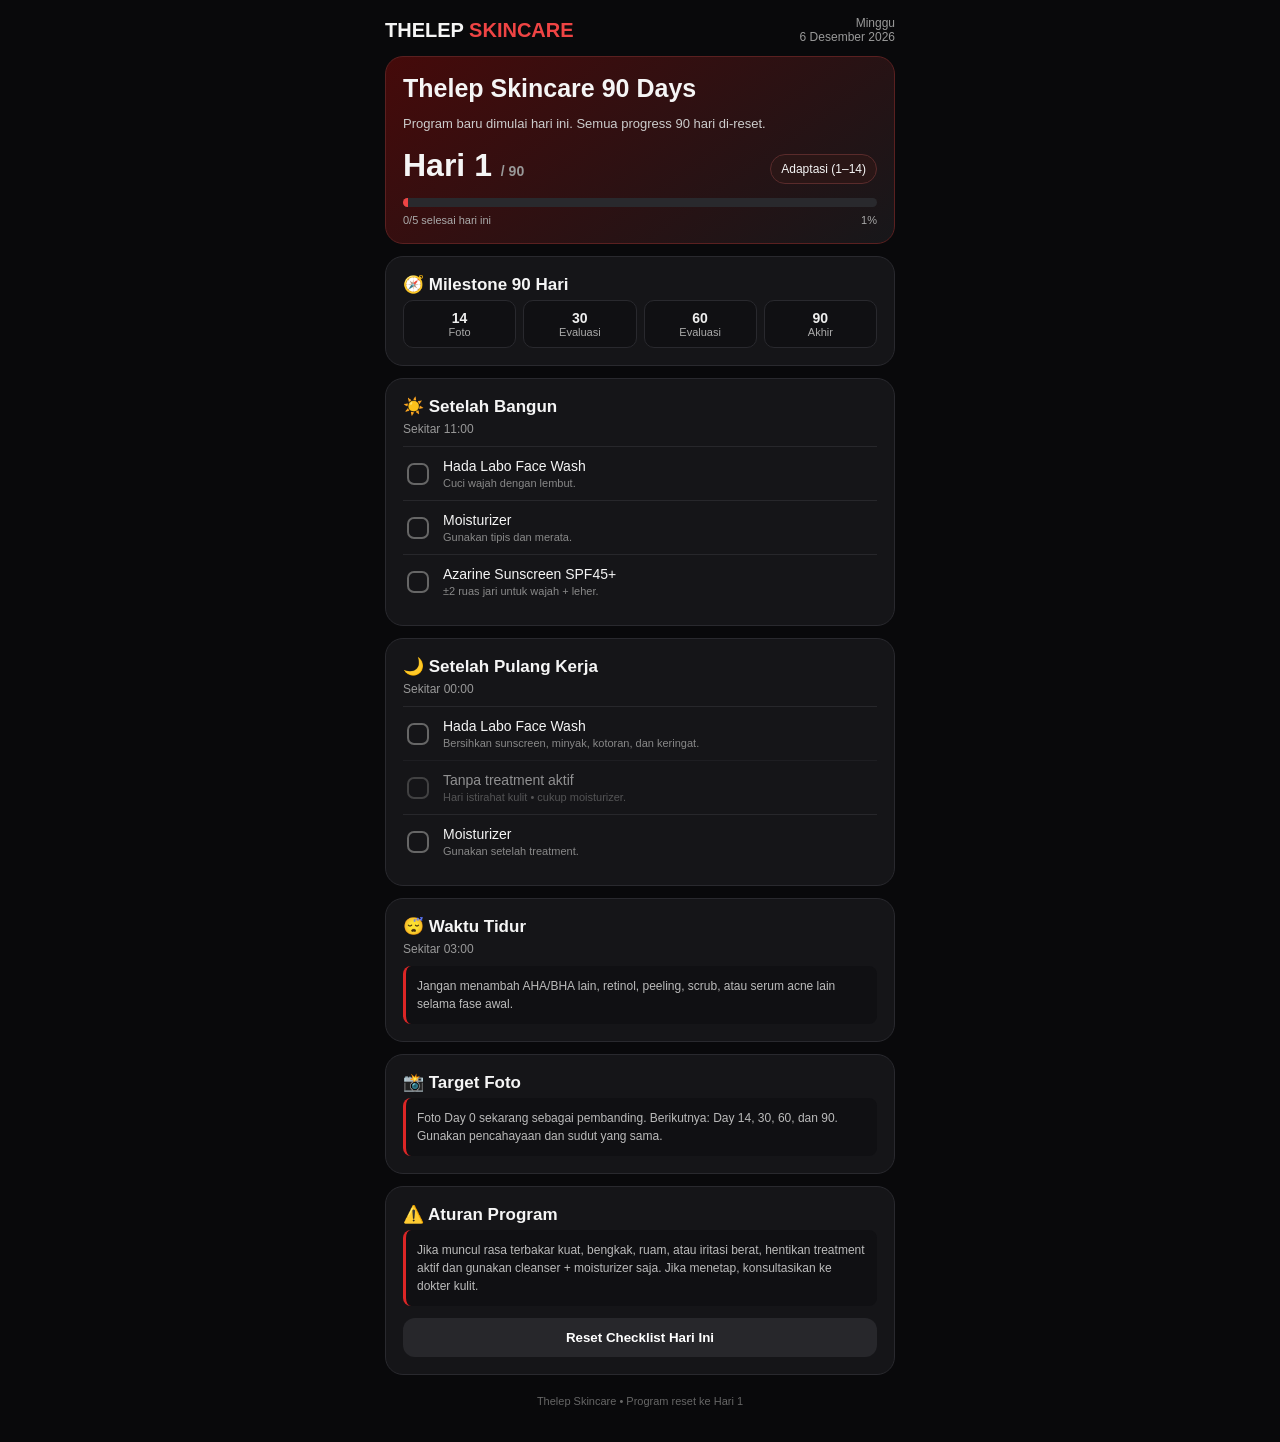
==== index.html @ 9ebb6afb "Reset skincare 90 day program to Day 1" ====
<!doctype html><html lang="id"><head><meta charset="utf-8"><meta name="viewport" content="width=device-width,initial-scale=1"><meta name="theme-color" content="#b91c1c"><title>Thelep Skincare 90 Days</title><style>*{box-sizing:border-box}body{margin:0;background:#09090b;color:#f5f5f5;font-family:Arial,sans-serif}.app{max-width:540px;margin:auto;padding:16px 15px 35px}.header{display:flex;justify-content:space-between;align-items:center}.logo{font-weight:900;font-size:20px}.logo span{color:#ef4444}.date{color:#999;font-size:12px;text-align:right}.hero,.card{background:#151518;border:1px solid #29292e;border-radius:18px;padding:17px;margin:12px 0}.hero{background:linear-gradient(145deg,#450a0a,#17171a);border-color:#5a2020}.hero h1{margin:0;font-size:25px}.hero p{color:#ccc;font-size:13px}.dayrow{display:flex;justify-content:space-between;align-items:end;margin-top:16px}.daynum{font-size:32px;font-weight:900}.daynum small{font-size:14px;color:#999}.phase{font-size:12px;padding:7px 10px;border-radius:99px;background:#2a1616;border:1px solid #5a2b2b}.bar{height:9px;background:#29292d;border-radius:99px;overflow:hidden;margin-top:14px}.fill{height:100%;background:#ef4444;width:1%}.stats{display:flex;justify-content:space-between;color:#aaa;font-size:11px;margin-top:7px}.card h2{font-size:17px;margin:0 0 5px}.time{font-size:12px;color:#999;margin-bottom:10px}.task{display:flex;gap:11px;align-items:center;padding:11px 0;border-top:1px solid #27272b}.task input{appearance:none;width:22px;height:22px;border:2px solid #666;border-radius:7px}.task input:checked{background:#dc2626;border-color:#dc2626}.task input:checked:after{content:'✓';display:block;text-align:center;color:white;line-height:18px}.task label{font-size:14px}.task small{display:block;color:#888;font-size:11px;margin-top:3px}.done label{text-decoration:line-through;color:#777}.note{background:#101013;border-left:3px solid #dc2626;padding:11px;border-radius:8px;color:#bbb;font-size:12px;line-height:1.5}.milestones{display:grid;grid-template-columns:repeat(4,1fr);gap:7px}.mile{text-align:center;background:#101013;border:1px solid #29292e;border-radius:10px;padding:9px 4px;color:#aaa;font-size:11px}.mile b{display:block;color:#eee;font-size:14px}.btn{width:100%;border:0;border-radius:12px;padding:12px;background:#b91c1c;color:#fff;font-weight:700;margin-top:12px}.secondary{background:#27272b}.footer{text-align:center;color:#666;font-size:11px;margin-top:20px}</style></head><body><div class="app"><div class="header"><div class="logo">THELEP <span>SKINCARE</span></div><div class="date" id="date"></div></div><section class="hero"><h1>Thelep Skincare 90 Days</h1><p>Program baru dimulai hari ini. Semua progress 90 hari di-reset.</p><div class="dayrow"><div class="daynum">Hari 1 <small>/ 90</small></div><div class="phase">Adaptasi (1–14)</div></div><div class="bar"><div class="fill"></div></div><div class="stats"><span id="count">0/0 selesai hari ini</span><span>1%</span></div></section><section class="card"><h2>🧭 Milestone 90 Hari</h2><div class="milestones"><div class="mile"><b>14</b>Foto</div><div class="mile"><b>30</b>Evaluasi</div><div class="mile"><b>60</b>Evaluasi</div><div class="mile"><b>90</b>Akhir</div></div></section><section class="card"><h2>☀️ Setelah Bangun</h2><div class="time">Sekitar 11:00</div><div class="task"><input type="checkbox" data-id="clean-am"><label>Hada Labo Face Wash<small>Cuci wajah dengan lembut.</small></label></div><div class="task"><input type="checkbox" data-id="moist-am"><label>Moisturizer<small>Gunakan tipis dan merata.</small></label></div><div class="task"><input type="checkbox" data-id="sun"><label>Azarine Sunscreen SPF45+<small>±2 ruas jari untuk wajah + leher.</small></label></div></section><section class="card"><h2>🌙 Setelah Pulang Kerja</h2><div class="time">Sekitar 00:00</div><div class="task"><input type="checkbox" data-id="clean-pm"><label>Hada Labo Face Wash<small>Bersihkan sunscreen, minyak, kotoran, dan keringat.</small></label></div><div id="treatment"></div><div class="task"><input type="checkbox" data-id="moist-pm"><label>Moisturizer<small>Gunakan setelah treatment.</small></label></div></section><section class="card"><h2>😴 Waktu Tidur</h2><div class="time">Sekitar 03:00</div><div class="note">Jangan menambah AHA/BHA lain, retinol, peeling, scrub, atau serum acne lain selama fase awal.</div></section><section class="card"><h2>📸 Target Foto</h2><div class="note">Foto Day 0 sekarang sebagai pembanding. Berikutnya: Day 14, 30, 60, dan 90. Gunakan pencahayaan dan sudut yang sama.</div></section><section class="card"><h2>⚠️ Aturan Program</h2><div class="note">Jika muncul rasa terbakar kuat, bengkak, ruam, atau iritasi berat, hentikan treatment aktif dan gunakan cleanser + moisturizer saja. Jika menetap, konsultasikan ke dokter kulit.</div><button class="btn secondary" onclick="clearToday()">Reset Checklist Hari Ini</button></section><div class="footer">Thelep Skincare • Program reset ke Hari 1</div></div><script>const now=new Date();document.getElementById('date').innerHTML=['Minggu','Senin','Selasa','Rabu','Kamis','Jumat','Sabtu'][now.getDay()]+'<br>'+now.toLocaleDateString('id-ID',{day:'numeric',month:'long',year:'numeric'});const key='thelep-skincare-reset-'+now.getFullYear()+'-'+now.getMonth()+'-'+now.getDate();const treatmentDay=[1,3,5].includes(now.getDay());document.getElementById('treatment').innerHTML=treatmentDay?'<div class="task"><input type="checkbox" data-id="serum"><label>Wardah Acnederm Acne Relief Serum<small>Hari treatment • Senin/Rabu/Jumat • 3×/minggu.</small></label></div>':'<div class="task" style="opacity:.55"><input type="checkbox" disabled><label>Tanpa treatment aktif<small>Hari istirahat kulit • cukup moisturizer.</small></label></div>';let saved=JSON.parse(localStorage.getItem(key)||'{}');function update(){let a=[...document.querySelectorAll('input[data-id]')],d=a.filter(x=>x.checked).length;document.getElementById('count').textContent=d+'/'+a.length+' selesai hari ini';a.forEach(x=>x.closest('.task').classList.toggle('done',x.checked))}document.querySelectorAll('input[data-id]').forEach(x=>{x.checked=!!saved[x.dataset.id];x.onchange=()=>{saved[x.dataset.id]=x.checked;localStorage.setItem(key,JSON.stringify(saved));update()}});update();function clearToday(){localStorage.removeItem(key);location.reload()}</script></body></html>
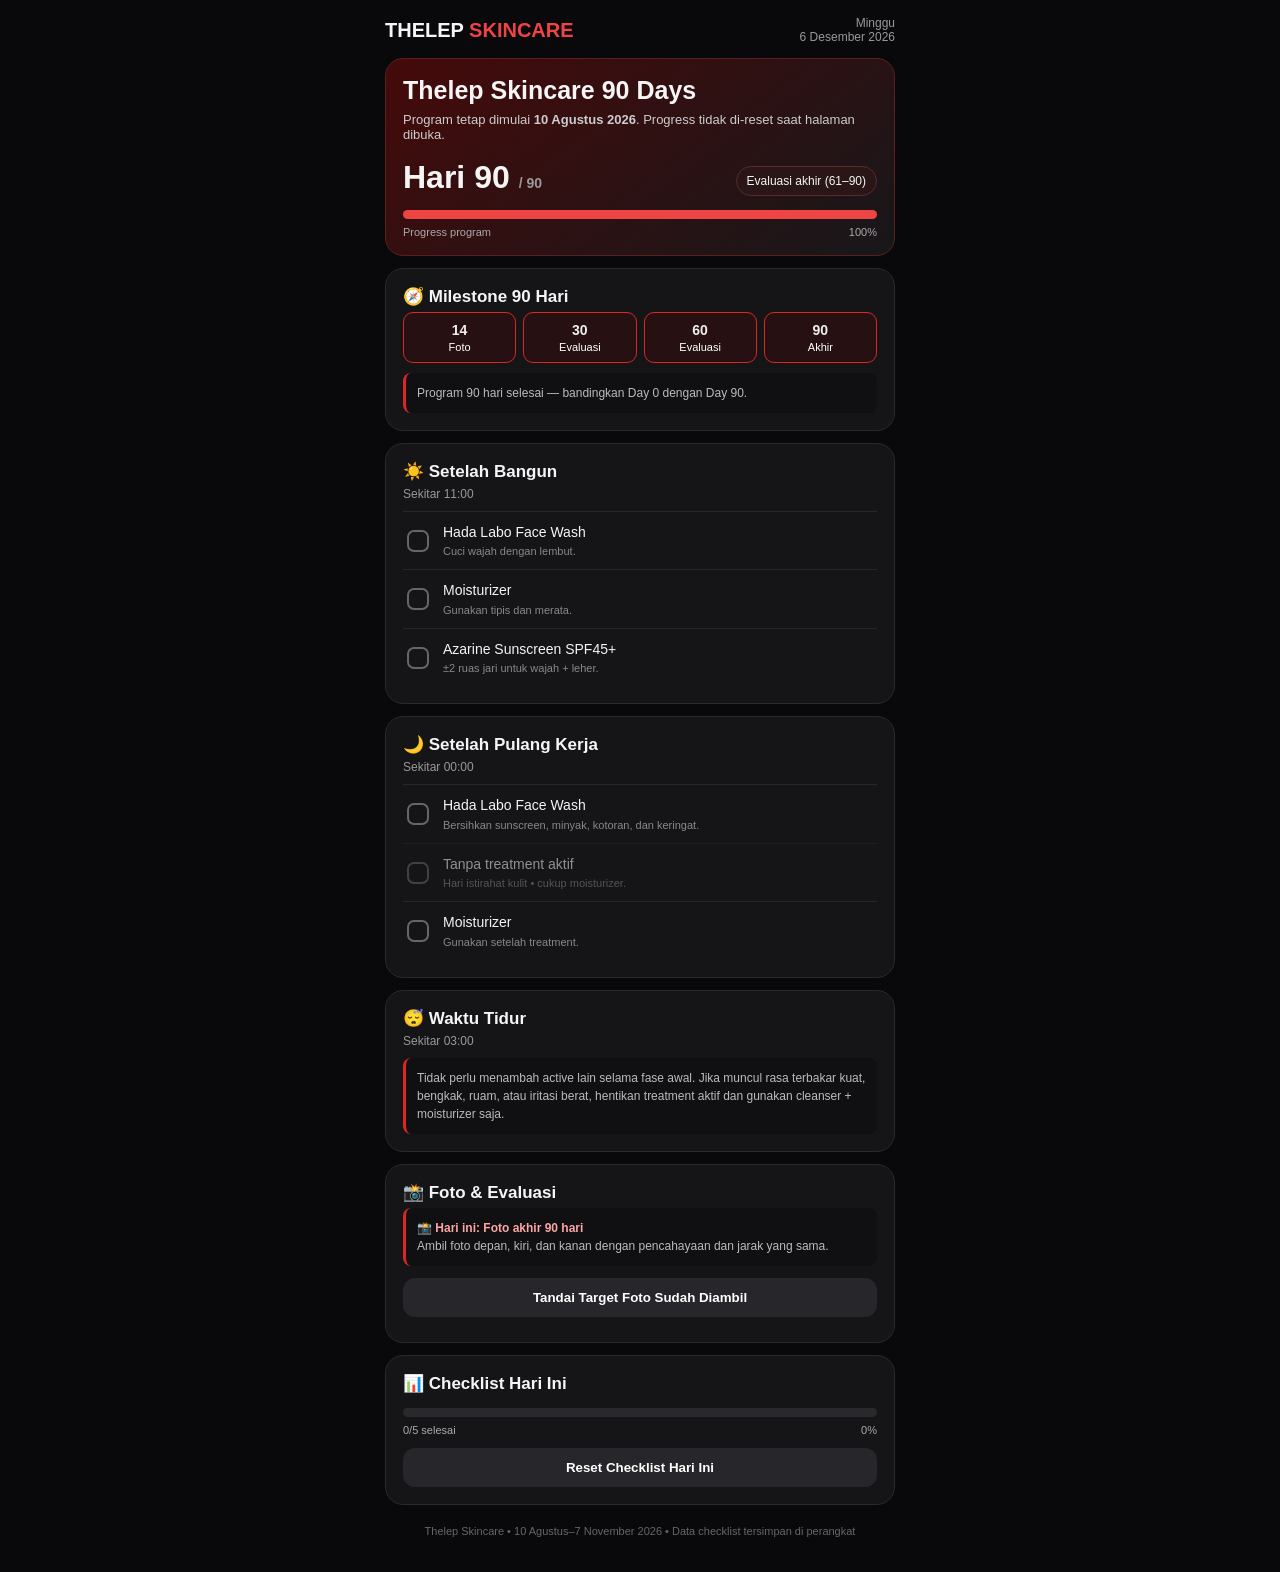
==== commit 68de9f56: "Fix 90-day timeline, daily checklist, milestones and local progress" ====
--- a/index.html
+++ b/index.html
@@ -1 +1,69 @@
-<!doctype html><html lang="id"><head><meta charset="utf-8"><meta name="viewport" content="width=device-width,initial-scale=1"><meta name="theme-color" content="#b91c1c"><title>Thelep Skincare 90 Days</title><style>*{box-sizing:border-box}body{margin:0;background:#09090b;color:#f5f5f5;font-family:Arial,sans-serif}.app{max-width:540px;margin:auto;padding:16px 15px 35px}.header{display:flex;justify-content:space-between;align-items:center}.logo{font-weight:900;font-size:20px}.logo span{color:#ef4444}.date{color:#999;font-size:12px;text-align:right}.hero,.card{background:#151518;border:1px solid #29292e;border-radius:18px;padding:17px;margin:12px 0}.hero{background:linear-gradient(145deg,#450a0a,#17171a);border-color:#5a2020}.hero h1{margin:0;font-size:25px}.hero p{color:#ccc;font-size:13px}.dayrow{display:flex;justify-content:space-between;align-items:end;margin-top:16px}.daynum{font-size:32px;font-weight:900}.daynum small{font-size:14px;color:#999}.phase{font-size:12px;padding:7px 10px;border-radius:99px;background:#2a1616;border:1px solid #5a2b2b}.bar{height:9px;background:#29292d;border-radius:99px;overflow:hidden;margin-top:14px}.fill{height:100%;background:#ef4444;width:1%}.stats{display:flex;justify-content:space-between;color:#aaa;font-size:11px;margin-top:7px}.card h2{font-size:17px;margin:0 0 5px}.time{font-size:12px;color:#999;margin-bottom:10px}.task{display:flex;gap:11px;align-items:center;padding:11px 0;border-top:1px solid #27272b}.task input{appearance:none;width:22px;height:22px;border:2px solid #666;border-radius:7px}.task input:checked{background:#dc2626;border-color:#dc2626}.task input:checked:after{content:'✓';display:block;text-align:center;color:white;line-height:18px}.task label{font-size:14px}.task small{display:block;color:#888;font-size:11px;margin-top:3px}.done label{text-decoration:line-through;color:#777}.note{background:#101013;border-left:3px solid #dc2626;padding:11px;border-radius:8px;color:#bbb;font-size:12px;line-height:1.5}.milestones{display:grid;grid-template-columns:repeat(4,1fr);gap:7px}.mile{text-align:center;background:#101013;border:1px solid #29292e;border-radius:10px;padding:9px 4px;color:#aaa;font-size:11px}.mile b{display:block;color:#eee;font-size:14px}.btn{width:100%;border:0;border-radius:12px;padding:12px;background:#b91c1c;color:#fff;font-weight:700;margin-top:12px}.secondary{background:#27272b}.footer{text-align:center;color:#666;font-size:11px;margin-top:20px}</style></head><body><div class="app"><div class="header"><div class="logo">THELEP <span>SKINCARE</span></div><div class="date" id="date"></div></div><section class="hero"><h1>Thelep Skincare 90 Days</h1><p>Program baru dimulai hari ini. Semua progress 90 hari di-reset.</p><div class="dayrow"><div class="daynum">Hari 1 <small>/ 90</small></div><div class="phase">Adaptasi (1–14)</div></div><div class="bar"><div class="fill"></div></div><div class="stats"><span id="count">0/0 selesai hari ini</span><span>1%</span></div></section><section class="card"><h2>🧭 Milestone 90 Hari</h2><div class="milestones"><div class="mile"><b>14</b>Foto</div><div class="mile"><b>30</b>Evaluasi</div><div class="mile"><b>60</b>Evaluasi</div><div class="mile"><b>90</b>Akhir</div></div></section><section class="card"><h2>☀️ Setelah Bangun</h2><div class="time">Sekitar 11:00</div><div class="task"><input type="checkbox" data-id="clean-am"><label>Hada Labo Face Wash<small>Cuci wajah dengan lembut.</small></label></div><div class="task"><input type="checkbox" data-id="moist-am"><label>Moisturizer<small>Gunakan tipis dan merata.</small></label></div><div class="task"><input type="checkbox" data-id="sun"><label>Azarine Sunscreen SPF45+<small>±2 ruas jari untuk wajah + leher.</small></label></div></section><section class="card"><h2>🌙 Setelah Pulang Kerja</h2><div class="time">Sekitar 00:00</div><div class="task"><input type="checkbox" data-id="clean-pm"><label>Hada Labo Face Wash<small>Bersihkan sunscreen, minyak, kotoran, dan keringat.</small></label></div><div id="treatment"></div><div class="task"><input type="checkbox" data-id="moist-pm"><label>Moisturizer<small>Gunakan setelah treatment.</small></label></div></section><section class="card"><h2>😴 Waktu Tidur</h2><div class="time">Sekitar 03:00</div><div class="note">Jangan menambah AHA/BHA lain, retinol, peeling, scrub, atau serum acne lain selama fase awal.</div></section><section class="card"><h2>📸 Target Foto</h2><div class="note">Foto Day 0 sekarang sebagai pembanding. Berikutnya: Day 14, 30, 60, dan 90. Gunakan pencahayaan dan sudut yang sama.</div></section><section class="card"><h2>⚠️ Aturan Program</h2><div class="note">Jika muncul rasa terbakar kuat, bengkak, ruam, atau iritasi berat, hentikan treatment aktif dan gunakan cleanser + moisturizer saja. Jika menetap, konsultasikan ke dokter kulit.</div><button class="btn secondary" onclick="clearToday()">Reset Checklist Hari Ini</button></section><div class="footer">Thelep Skincare • Program reset ke Hari 1</div></div><script>const now=new Date();document.getElementById('date').innerHTML=['Minggu','Senin','Selasa','Rabu','Kamis','Jumat','Sabtu'][now.getDay()]+'<br>'+now.toLocaleDateString('id-ID',{day:'numeric',month:'long',year:'numeric'});const key='thelep-skincare-reset-'+now.getFullYear()+'-'+now.getMonth()+'-'+now.getDate();const treatmentDay=[1,3,5].includes(now.getDay());document.getElementById('treatment').innerHTML=treatmentDay?'<div class="task"><input type="checkbox" data-id="serum"><label>Wardah Acnederm Acne Relief Serum<small>Hari treatment • Senin/Rabu/Jumat • 3×/minggu.</small></label></div>':'<div class="task" style="opacity:.55"><input type="checkbox" disabled><label>Tanpa treatment aktif<small>Hari istirahat kulit • cukup moisturizer.</small></label></div>';let saved=JSON.parse(localStorage.getItem(key)||'{}');function update(){let a=[...document.querySelectorAll('input[data-id]')],d=a.filter(x=>x.checked).length;document.getElementById('count').textContent=d+'/'+a.length+' selesai hari ini';a.forEach(x=>x.closest('.task').classList.toggle('done',x.checked))}document.querySelectorAll('input[data-id]').forEach(x=>{x.checked=!!saved[x.dataset.id];x.onchange=()=>{saved[x.dataset.id]=x.checked;localStorage.setItem(key,JSON.stringify(saved));update()}});update();function clearToday(){localStorage.removeItem(key);location.reload()}</script></body></html>+<!doctype html>
+<html lang="id">
+<head>
+<meta charset="utf-8">
+<meta name="viewport" content="width=device-width,initial-scale=1,viewport-fit=cover">
+<meta name="theme-color" content="#b91c1c">
+<meta name="apple-mobile-web-app-capable" content="yes">
+<title>Thelep Skincare 90 Days</title>
+<style>
+*{box-sizing:border-box}body{margin:0;background:#09090b;color:#f5f5f5;font-family:Arial,sans-serif}.app{max-width:540px;margin:auto;min-height:100vh;padding:16px 15px 35px}.header{display:flex;justify-content:space-between;align-items:center;margin-bottom:14px}.logo{font-weight:900;font-size:20px}.logo span{color:#ef4444}.date{color:#999;font-size:12px;text-align:right}.hero,.card{background:#151518;border:1px solid #29292e;border-radius:18px;padding:17px;margin:12px 0}.hero{background:linear-gradient(145deg,#450a0a,#17171a);border-color:#5a2020}.hero h1{margin:0;font-size:25px}.hero p{margin:7px 0 0;color:#ccc;font-size:13px}.dayrow{display:flex;justify-content:space-between;align-items:end;margin-top:17px}.daynum{font-size:32px;font-weight:900}.daynum small{font-size:14px;color:#999}.phase{font-size:12px;padding:7px 10px;border-radius:99px;background:#2a1616;border:1px solid #5a2b2b}.bar{height:9px;background:#29292d;border-radius:99px;overflow:hidden;margin-top:14px}.fill{height:100%;background:#ef4444;transition:.3s}.stats{display:flex;justify-content:space-between;color:#aaa;font-size:11px;margin-top:7px}.card h2{font-size:17px;margin:0 0 5px}.time{font-size:12px;color:#999;margin-bottom:10px}.task{display:flex;gap:11px;align-items:center;padding:11px 0;border-top:1px solid #27272b}.task input{appearance:none;width:22px;height:22px;border:2px solid #666;border-radius:7px;flex:none}.task input:checked{background:#dc2626;border-color:#dc2626}.task input:checked:after{content:'✓';display:block;text-align:center;color:white;line-height:18px}.task label{font-size:14px;line-height:1.3}.task small{display:block;color:#888;font-size:11px;margin-top:3px}.done label{text-decoration:line-through;color:#777}.note{background:#101013;border-left:3px solid #dc2626;padding:11px;border-radius:8px;color:#bbb;font-size:12px;line-height:1.5}.milestones{display:grid;grid-template-columns:repeat(4,1fr);gap:7px}.mile{text-align:center;background:#101013;border:1px solid #29292e;border-radius:10px;padding:9px 4px;color:#aaa;font-size:11px}.mile b{display:block;color:#eee;font-size:14px;margin-bottom:3px}.mile.active{border-color:#dc2626;background:#261012;color:#fff}.btn{width:100%;border:0;border-radius:12px;padding:12px;background:#b91c1c;color:#fff;font-weight:700;margin-top:12px}.secondary{background:#27272b}.footer{text-align:center;color:#666;font-size:11px;margin-top:20px}.success{color:#86efac}.warning{color:#fca5a5}.muted{color:#888;font-size:11px}
+</style>
+</head>
+<body>
+<div class="app">
+<div class="header"><div class="logo">THELEP <span>SKINCARE</span></div><div class="date" id="date"></div></div>
+<section class="hero">
+<h1>Thelep Skincare 90 Days</h1><p>Program tetap dimulai <b>10 Agustus 2026</b>. Progress tidak di-reset saat halaman dibuka.</p>
+<div class="dayrow"><div class="daynum" id="dayNum"></div><div class="phase" id="phase"></div></div>
+<div class="bar"><div class="fill" id="dayFill"></div></div>
+<div class="stats"><span>Progress program</span><span id="dayPercent"></span></div>
+</section>
+<section class="card"><h2>🧭 Milestone 90 Hari</h2><div class="milestones"><div class="mile" id="m14"><b>14</b>Foto</div><div class="mile" id="m30"><b>30</b>Evaluasi</div><div class="mile" id="m60"><b>60</b>Evaluasi</div><div class="mile" id="m90"><b>90</b>Akhir</div></div><div class="note" id="milestoneNote" style="margin-top:10px"></div></section>
+<section class="card"><h2>☀️ Setelah Bangun</h2><div class="time">Sekitar 11:00</div>
+<div class="task"><input type="checkbox" data-id="clean-am"><label>Hada Labo Face Wash<small>Cuci wajah dengan lembut.</small></label></div>
+<div class="task"><input type="checkbox" data-id="moist-am"><label>Moisturizer<small>Gunakan tipis dan merata.</small></label></div>
+<div class="task"><input type="checkbox" data-id="sun"><label>Azarine Sunscreen SPF45+<small>±2 ruas jari untuk wajah + leher.</small></label></div></section>
+<section class="card"><h2>🌙 Setelah Pulang Kerja</h2><div class="time">Sekitar 00:00</div>
+<div class="task"><input type="checkbox" data-id="clean-pm"><label>Hada Labo Face Wash<small>Bersihkan sunscreen, minyak, kotoran, dan keringat.</small></label></div>
+<div id="treatment"></div>
+<div class="task"><input type="checkbox" data-id="moist-pm"><label>Moisturizer<small>Gunakan setelah treatment.</small></label></div></section>
+<section class="card"><h2>😴 Waktu Tidur</h2><div class="time">Sekitar 03:00</div><div class="note">Tidak perlu menambah active lain selama fase awal. Jika muncul rasa terbakar kuat, bengkak, ruam, atau iritasi berat, hentikan treatment aktif dan gunakan cleanser + moisturizer saja.</div></section>
+<section class="card"><h2>📸 Foto & Evaluasi</h2><div class="note" id="photoNote"></div><button class="btn secondary" id="photoBtn" onclick="markPhoto()">Tandai Target Foto Sudah Diambil</button><div id="photoStatus" class="muted" style="margin-top:8px"></div></section>
+<section class="card"><h2>📊 Checklist Hari Ini</h2><div class="bar"><div class="fill" id="checkFill"></div></div><div class="stats"><span id="checkText">0/0 selesai</span><span id="checkPct">0%</span></div><button class="btn secondary" onclick="resetToday()">Reset Checklist Hari Ini</button></section>
+<div class="footer">Thelep Skincare • 10 Agustus–7 November 2026 • Data checklist tersimpan di perangkat</div>
+</div>
+<script>
+const START=Date.UTC(2026,7,10), END=Date.UTC(2026,10,7);
+const now=new Date();
+const todayUTC=Date.UTC(now.getFullYear(),now.getMonth(),now.getDate());
+const dayNames=['Minggu','Senin','Selasa','Rabu','Kamis','Jumat','Sabtu'];
+const pad=n=>String(n).padStart(2,'0');
+const dateKey=now.getFullYear()+'-'+pad(now.getMonth()+1)+'-'+pad(now.getDate());
+const storageKey='thelep-skincare-90-'+dateKey;
+document.getElementById('date').innerHTML=dayNames[now.getDay()]+'<br>'+now.toLocaleDateString('id-ID',{day:'numeric',month:'long',year:'numeric'});
+let day=Math.floor((todayUTC-START)/86400000)+1;
+if(todayUTC<START) day=0;
+if(todayUTC>END) day=90;
+const phase=day<=14?'Adaptasi (1–14)':day<=30?'Konsistensi (15–30)':day<=60?'Perkembangan (31–60)':'Evaluasi akhir (61–90)';
+document.getElementById('dayNum').innerHTML=day?'Hari '+day+' <small>/ 90</small>':'Program belum dimulai';
+document.getElementById('phase').textContent=phase;
+const dayPct=day?Math.round(day/90*100):0;
+document.getElementById('dayFill').style.width=dayPct+'%';document.getElementById('dayPercent').textContent=dayPct+'%';
+[14,30,60,90].forEach(x=>{if(day>=x)document.getElementById('m'+x).classList.add('active')});
+const photoTargets=[14,30,60,90];
+const nextTarget=photoTargets.find(x=>x>=day)||90;
+const labels={14:'Foto progres pertama',30:'Evaluasi bulan pertama',60:'Evaluasi bulan kedua',90:'Foto akhir 90 hari'};
+document.getElementById('milestoneNote').textContent=day<14?'Target berikutnya Hari 14 — foto progres pertama.':day<30?'Target berikutnya Hari 30 — evaluasi bulan pertama.':day<60?'Target berikutnya Hari 60 — evaluasi bulan kedua.':day<90?'Target berikutnya Hari 90 — evaluasi akhir.':'Program 90 hari selesai — bandingkan Day 0 dengan Day 90.';
+const treatmentDay=[1,3,5].includes(now.getDay());
+document.getElementById('treatment').innerHTML=(day>=1&&day<=90&&treatmentDay)?'<div class="task"><input type="checkbox" data-id="serum"><label>Wardah Acnederm Acne Relief Serum<small>Hari treatment • Senin/Rabu/Jumat • 3×/minggu.</small></label></div>':'<div class="task" style="opacity:.55"><input type="checkbox" disabled><label>Tanpa treatment aktif<small>Hari istirahat kulit • cukup moisturizer.</small></label></div>';
+let saved=JSON.parse(localStorage.getItem(storageKey)||'{}');
+function update(){const a=[...document.querySelectorAll('input[data-id]')],done=a.filter(x=>x.checked).length,p=a.length?Math.round(done/a.length*100):0;document.getElementById('checkFill').style.width=p+'%';document.getElementById('checkText').textContent=done+'/'+a.length+' selesai';document.getElementById('checkPct').textContent=p+'%';a.forEach(x=>x.closest('.task').classList.toggle('done',x.checked))}
+document.querySelectorAll('input[data-id]').forEach(x=>{x.checked=!!saved[x.dataset.id];x.addEventListener('change',()=>{saved[x.dataset.id]=x.checked;localStorage.setItem(storageKey,JSON.stringify(saved));update()})});
+const photoStore=JSON.parse(localStorage.getItem('thelep-skincare-90-photos')||'{}');
+function refreshPhoto(){if(day===nextTarget){document.getElementById('photoNote').innerHTML='📸 <b class="warning">Hari ini: '+labels[nextTarget]+'</b><br>Ambil foto depan, kiri, dan kanan dengan pencahayaan dan jarak yang sama.'}else{document.getElementById('photoNote').textContent=day<nextTarget?'Target berikutnya: Hari '+nextTarget+' — '+labels[nextTarget]+'.':'Program selesai. Bandingkan foto Day 0 dengan Day 90.'}document.getElementById('photoStatus').innerHTML=photoStore[nextTarget]?'<span class="success">✓ Target foto Hari '+nextTarget+' sudah ditandai.</span>':''}
+function markPhoto(){photoStore[nextTarget]=new Date().toISOString();localStorage.setItem('thelep-skincare-90-photos',JSON.stringify(photoStore));refreshPhoto()}
+function resetToday(){localStorage.removeItem(storageKey);location.reload()}
+update();refreshPhoto();
+</script>
+</body></html>
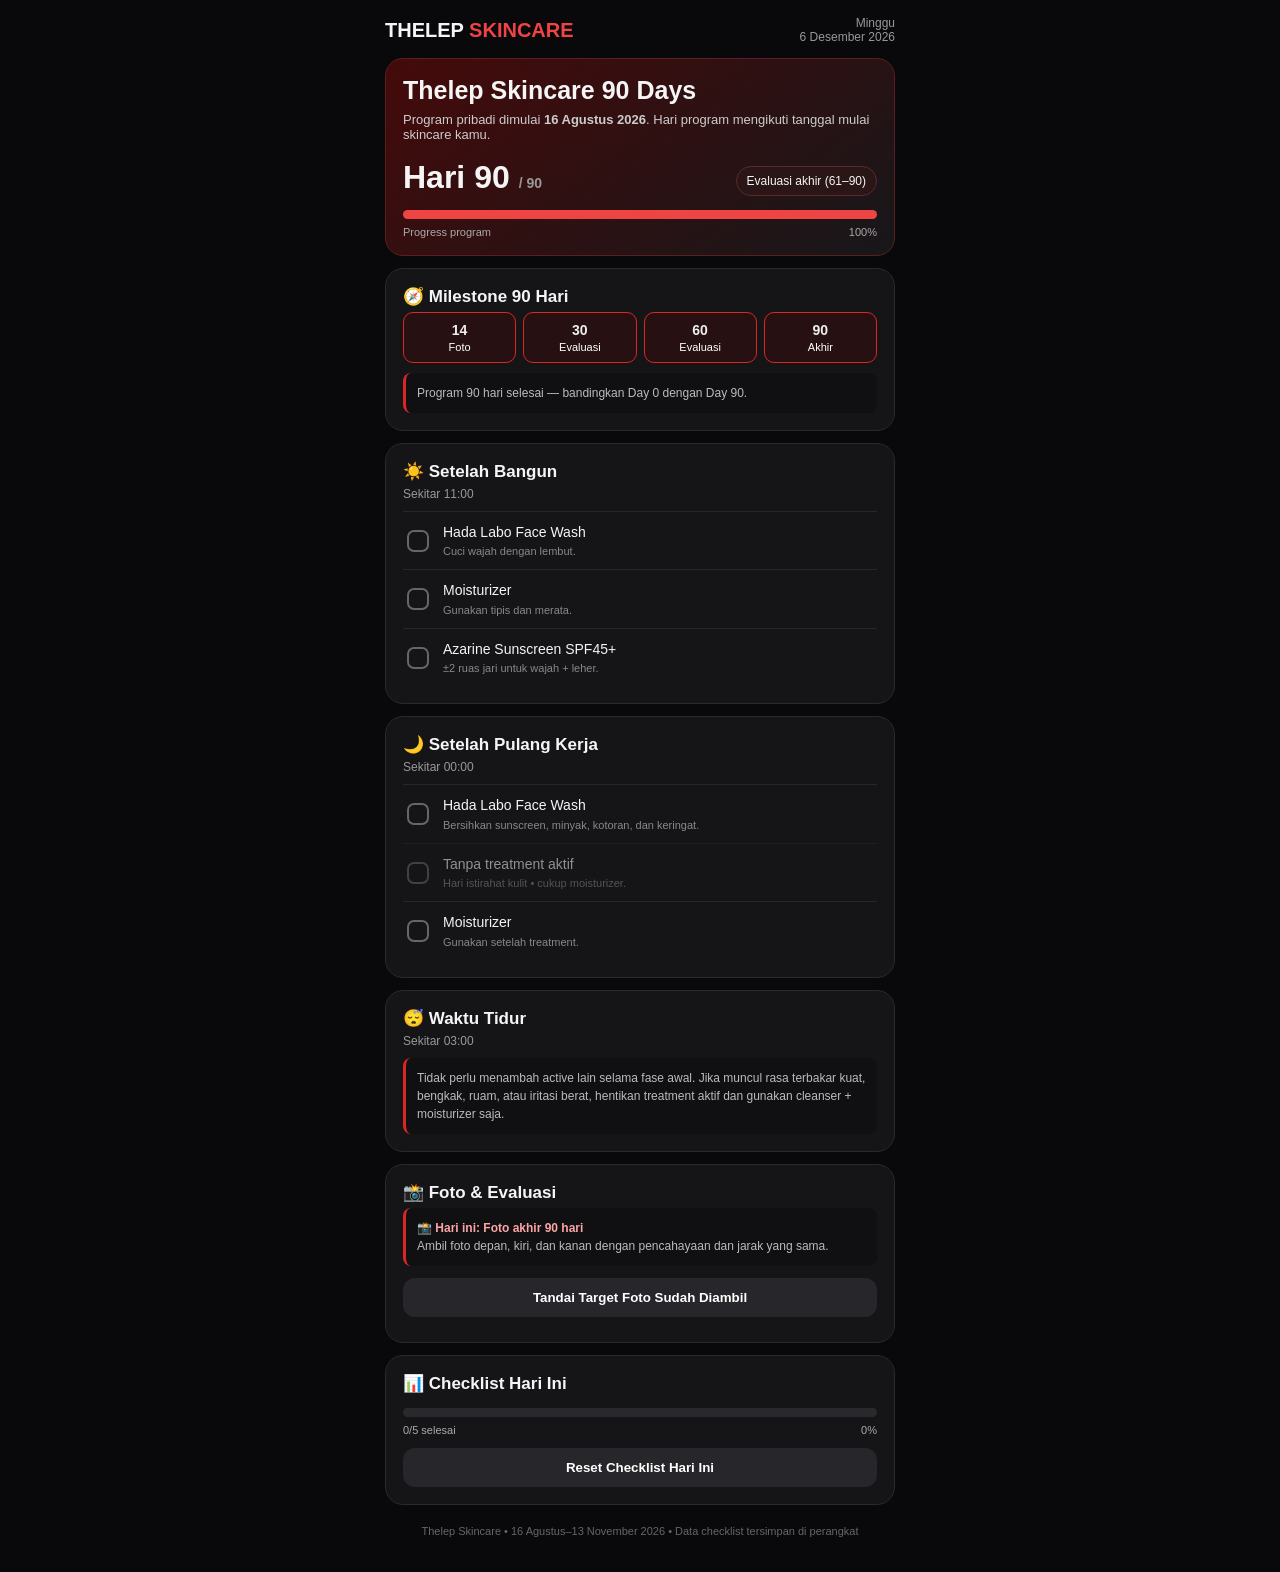
==== commit 8489fd8c: "Correct 90 day program start date to August 16" ====
--- a/index.html
+++ b/index.html
@@ -1,69 +1,27 @@
 <!doctype html>
 <html lang="id">
-<head>
-<meta charset="utf-8">
-<meta name="viewport" content="width=device-width,initial-scale=1,viewport-fit=cover">
-<meta name="theme-color" content="#b91c1c">
-<meta name="apple-mobile-web-app-capable" content="yes">
-<title>Thelep Skincare 90 Days</title>
-<style>
-*{box-sizing:border-box}body{margin:0;background:#09090b;color:#f5f5f5;font-family:Arial,sans-serif}.app{max-width:540px;margin:auto;min-height:100vh;padding:16px 15px 35px}.header{display:flex;justify-content:space-between;align-items:center;margin-bottom:14px}.logo{font-weight:900;font-size:20px}.logo span{color:#ef4444}.date{color:#999;font-size:12px;text-align:right}.hero,.card{background:#151518;border:1px solid #29292e;border-radius:18px;padding:17px;margin:12px 0}.hero{background:linear-gradient(145deg,#450a0a,#17171a);border-color:#5a2020}.hero h1{margin:0;font-size:25px}.hero p{margin:7px 0 0;color:#ccc;font-size:13px}.dayrow{display:flex;justify-content:space-between;align-items:end;margin-top:17px}.daynum{font-size:32px;font-weight:900}.daynum small{font-size:14px;color:#999}.phase{font-size:12px;padding:7px 10px;border-radius:99px;background:#2a1616;border:1px solid #5a2b2b}.bar{height:9px;background:#29292d;border-radius:99px;overflow:hidden;margin-top:14px}.fill{height:100%;background:#ef4444;transition:.3s}.stats{display:flex;justify-content:space-between;color:#aaa;font-size:11px;margin-top:7px}.card h2{font-size:17px;margin:0 0 5px}.time{font-size:12px;color:#999;margin-bottom:10px}.task{display:flex;gap:11px;align-items:center;padding:11px 0;border-top:1px solid #27272b}.task input{appearance:none;width:22px;height:22px;border:2px solid #666;border-radius:7px;flex:none}.task input:checked{background:#dc2626;border-color:#dc2626}.task input:checked:after{content:'✓';display:block;text-align:center;color:white;line-height:18px}.task label{font-size:14px;line-height:1.3}.task small{display:block;color:#888;font-size:11px;margin-top:3px}.done label{text-decoration:line-through;color:#777}.note{background:#101013;border-left:3px solid #dc2626;padding:11px;border-radius:8px;color:#bbb;font-size:12px;line-height:1.5}.milestones{display:grid;grid-template-columns:repeat(4,1fr);gap:7px}.mile{text-align:center;background:#101013;border:1px solid #29292e;border-radius:10px;padding:9px 4px;color:#aaa;font-size:11px}.mile b{display:block;color:#eee;font-size:14px;margin-bottom:3px}.mile.active{border-color:#dc2626;background:#261012;color:#fff}.btn{width:100%;border:0;border-radius:12px;padding:12px;background:#b91c1c;color:#fff;font-weight:700;margin-top:12px}.secondary{background:#27272b}.footer{text-align:center;color:#666;font-size:11px;margin-top:20px}.success{color:#86efac}.warning{color:#fca5a5}.muted{color:#888;font-size:11px}
-</style>
-</head>
-<body>
-<div class="app">
+<head><meta charset="utf-8"><meta name="viewport" content="width=device-width,initial-scale=1,viewport-fit=cover"><meta name="theme-color" content="#b91c1c"><meta name="apple-mobile-web-app-capable" content="yes"><title>Thelep Skincare 90 Days</title>
+<style>*{box-sizing:border-box}body{margin:0;background:#09090b;color:#f5f5f5;font-family:Arial,sans-serif}.app{max-width:540px;margin:auto;min-height:100vh;padding:16px 15px 35px}.header{display:flex;justify-content:space-between;align-items:center;margin-bottom:14px}.logo{font-weight:900;font-size:20px}.logo span{color:#ef4444}.date{color:#999;font-size:12px;text-align:right}.hero,.card{background:#151518;border:1px solid #29292e;border-radius:18px;padding:17px;margin:12px 0}.hero{background:linear-gradient(145deg,#450a0a,#17171a);border-color:#5a2020}.hero h1{margin:0;font-size:25px}.hero p{margin:7px 0 0;color:#ccc;font-size:13px}.dayrow{display:flex;justify-content:space-between;align-items:end;margin-top:17px}.daynum{font-size:32px;font-weight:900}.daynum small{font-size:14px;color:#999}.phase{font-size:12px;padding:7px 10px;border-radius:99px;background:#2a1616;border:1px solid #5a2b2b}.bar{height:9px;background:#29292d;border-radius:99px;overflow:hidden;margin-top:14px}.fill{height:100%;background:#ef4444;transition:.3s}.stats{display:flex;justify-content:space-between;color:#aaa;font-size:11px;margin-top:7px}.card h2{font-size:17px;margin:0 0 5px}.time{font-size:12px;color:#999;margin-bottom:10px}.task{display:flex;gap:11px;align-items:center;padding:11px 0;border-top:1px solid #27272b}.task input{appearance:none;width:22px;height:22px;border:2px solid #666;border-radius:7px;flex:none}.task input:checked{background:#dc2626;border-color:#dc2626}.task input:checked:after{content:'✓';display:block;text-align:center;color:white;line-height:18px}.task label{font-size:14px;line-height:1.3}.task small{display:block;color:#888;font-size:11px;margin-top:3px}.done label{text-decoration:line-through;color:#777}.note{background:#101013;border-left:3px solid #dc2626;padding:11px;border-radius:8px;color:#bbb;font-size:12px;line-height:1.5}.milestones{display:grid;grid-template-columns:repeat(4,1fr);gap:7px}.mile{text-align:center;background:#101013;border:1px solid #29292e;border-radius:10px;padding:9px 4px;color:#aaa;font-size:11px}.mile b{display:block;color:#eee;font-size:14px;margin-bottom:3px}.mile.active{border-color:#dc2626;background:#261012;color:#fff}.btn{width:100%;border:0;border-radius:12px;padding:12px;background:#b91c1c;color:#fff;font-weight:700;margin-top:12px}.secondary{background:#27272b}.footer{text-align:center;color:#666;font-size:11px;margin-top:20px}.success{color:#86efac}.warning{color:#fca5a5}.muted{color:#888;font-size:11px}</style>
+</head><body><div class="app">
 <div class="header"><div class="logo">THELEP <span>SKINCARE</span></div><div class="date" id="date"></div></div>
-<section class="hero">
-<h1>Thelep Skincare 90 Days</h1><p>Program tetap dimulai <b>10 Agustus 2026</b>. Progress tidak di-reset saat halaman dibuka.</p>
-<div class="dayrow"><div class="daynum" id="dayNum"></div><div class="phase" id="phase"></div></div>
-<div class="bar"><div class="fill" id="dayFill"></div></div>
-<div class="stats"><span>Progress program</span><span id="dayPercent"></span></div>
-</section>
+<section class="hero"><h1>Thelep Skincare 90 Days</h1><p>Program pribadi dimulai <b>16 Agustus 2026</b>. Hari program mengikuti tanggal mulai skincare kamu.</p><div class="dayrow"><div class="daynum" id="dayNum"></div><div class="phase" id="phase"></div></div><div class="bar"><div class="fill" id="dayFill"></div></div><div class="stats"><span>Progress program</span><span id="dayPercent"></span></div></section>
 <section class="card"><h2>🧭 Milestone 90 Hari</h2><div class="milestones"><div class="mile" id="m14"><b>14</b>Foto</div><div class="mile" id="m30"><b>30</b>Evaluasi</div><div class="mile" id="m60"><b>60</b>Evaluasi</div><div class="mile" id="m90"><b>90</b>Akhir</div></div><div class="note" id="milestoneNote" style="margin-top:10px"></div></section>
-<section class="card"><h2>☀️ Setelah Bangun</h2><div class="time">Sekitar 11:00</div>
-<div class="task"><input type="checkbox" data-id="clean-am"><label>Hada Labo Face Wash<small>Cuci wajah dengan lembut.</small></label></div>
-<div class="task"><input type="checkbox" data-id="moist-am"><label>Moisturizer<small>Gunakan tipis dan merata.</small></label></div>
-<div class="task"><input type="checkbox" data-id="sun"><label>Azarine Sunscreen SPF45+<small>±2 ruas jari untuk wajah + leher.</small></label></div></section>
-<section class="card"><h2>🌙 Setelah Pulang Kerja</h2><div class="time">Sekitar 00:00</div>
-<div class="task"><input type="checkbox" data-id="clean-pm"><label>Hada Labo Face Wash<small>Bersihkan sunscreen, minyak, kotoran, dan keringat.</small></label></div>
-<div id="treatment"></div>
-<div class="task"><input type="checkbox" data-id="moist-pm"><label>Moisturizer<small>Gunakan setelah treatment.</small></label></div></section>
+<section class="card"><h2>☀️ Setelah Bangun</h2><div class="time">Sekitar 11:00</div><div class="task"><input type="checkbox" data-id="clean-am"><label>Hada Labo Face Wash<small>Cuci wajah dengan lembut.</small></label></div><div class="task"><input type="checkbox" data-id="moist-am"><label>Moisturizer<small>Gunakan tipis dan merata.</small></label></div><div class="task"><input type="checkbox" data-id="sun"><label>Azarine Sunscreen SPF45+<small>±2 ruas jari untuk wajah + leher.</small></label></div></section>
+<section class="card"><h2>🌙 Setelah Pulang Kerja</h2><div class="time">Sekitar 00:00</div><div class="task"><input type="checkbox" data-id="clean-pm"><label>Hada Labo Face Wash<small>Bersihkan sunscreen, minyak, kotoran, dan keringat.</small></label></div><div id="treatment"></div><div class="task"><input type="checkbox" data-id="moist-pm"><label>Moisturizer<small>Gunakan setelah treatment.</small></label></div></section>
 <section class="card"><h2>😴 Waktu Tidur</h2><div class="time">Sekitar 03:00</div><div class="note">Tidak perlu menambah active lain selama fase awal. Jika muncul rasa terbakar kuat, bengkak, ruam, atau iritasi berat, hentikan treatment aktif dan gunakan cleanser + moisturizer saja.</div></section>
-<section class="card"><h2>📸 Foto & Evaluasi</h2><div class="note" id="photoNote"></div><button class="btn secondary" id="photoBtn" onclick="markPhoto()">Tandai Target Foto Sudah Diambil</button><div id="photoStatus" class="muted" style="margin-top:8px"></div></section>
-<section class="card"><h2>📊 Checklist Hari Ini</h2><div class="bar"><div class="fill" id="checkFill"></div></div><div class="stats"><span id="checkText">0/0 selesai</span><span id="checkPct">0%</span></div><button class="btn secondary" onclick="resetToday()">Reset Checklist Hari Ini</button></section>
-<div class="footer">Thelep Skincare • 10 Agustus–7 November 2026 • Data checklist tersimpan di perangkat</div>
+<section class="card"><h2>📸 Foto & Evaluasi</h2><div class="note" id="photoNote"></div><button class="btn secondary" onclick="markPhoto()">Tandai Target Foto Sudah Diambil</button><div id="photoStatus" class="muted" style="margin-top:8px"></div></section>
+<section class="card"><h2>📊 Checklist Hari Ini</h2><div class="bar"><div class="fill" id="checkFill"></div></div><div class="stats"><span id="checkText">0/0 selesai</span><span id="checkPct">0%</span></div><button class="btn secondary" onclick="resetToday()">Reset Checklist Hari Ini</button></section><div class="footer">Thelep Skincare • 16 Agustus–13 November 2026 • Data checklist tersimpan di perangkat</div>
 </div>
 <script>
-const START=Date.UTC(2026,7,10), END=Date.UTC(2026,10,7);
-const now=new Date();
-const todayUTC=Date.UTC(now.getFullYear(),now.getMonth(),now.getDate());
-const dayNames=['Minggu','Senin','Selasa','Rabu','Kamis','Jumat','Sabtu'];
-const pad=n=>String(n).padStart(2,'0');
-const dateKey=now.getFullYear()+'-'+pad(now.getMonth()+1)+'-'+pad(now.getDate());
-const storageKey='thelep-skincare-90-'+dateKey;
+const START=Date.UTC(2026,7,16),END=Date.UTC(2026,10,13),now=new Date(),todayUTC=Date.UTC(now.getFullYear(),now.getMonth(),now.getDate());
+const dayNames=['Minggu','Senin','Selasa','Rabu','Kamis','Jumat','Sabtu'],pad=n=>String(n).padStart(2,'0'),dateKey=now.getFullYear()+'-'+pad(now.getMonth()+1)+'-'+pad(now.getDate()),storageKey='thelep-skincare-90-'+dateKey;
 document.getElementById('date').innerHTML=dayNames[now.getDay()]+'<br>'+now.toLocaleDateString('id-ID',{day:'numeric',month:'long',year:'numeric'});
-let day=Math.floor((todayUTC-START)/86400000)+1;
-if(todayUTC<START) day=0;
-if(todayUTC>END) day=90;
+let day=Math.floor((todayUTC-START)/86400000)+1;if(todayUTC<START)day=0;if(todayUTC>END)day=90;
 const phase=day<=14?'Adaptasi (1–14)':day<=30?'Konsistensi (15–30)':day<=60?'Perkembangan (31–60)':'Evaluasi akhir (61–90)';
-document.getElementById('dayNum').innerHTML=day?'Hari '+day+' <small>/ 90</small>':'Program belum dimulai';
-document.getElementById('phase').textContent=phase;
-const dayPct=day?Math.round(day/90*100):0;
-document.getElementById('dayFill').style.width=dayPct+'%';document.getElementById('dayPercent').textContent=dayPct+'%';
-[14,30,60,90].forEach(x=>{if(day>=x)document.getElementById('m'+x).classList.add('active')});
-const photoTargets=[14,30,60,90];
-const nextTarget=photoTargets.find(x=>x>=day)||90;
-const labels={14:'Foto progres pertama',30:'Evaluasi bulan pertama',60:'Evaluasi bulan kedua',90:'Foto akhir 90 hari'};
+document.getElementById('dayNum').innerHTML=day?'Hari '+day+' <small>/ 90</small>':'Program belum dimulai';document.getElementById('phase').textContent=phase;const dayPct=day?Math.round(day/90*100):0;document.getElementById('dayFill').style.width=dayPct+'%';document.getElementById('dayPercent').textContent=dayPct+'%';
+[14,30,60,90].forEach(x=>{if(day>=x)document.getElementById('m'+x).classList.add('active')});const photoTargets=[14,30,60,90],nextTarget=photoTargets.find(x=>x>=day)||90,labels={14:'Foto progres pertama',30:'Evaluasi bulan pertama',60:'Evaluasi bulan kedua',90:'Foto akhir 90 hari'};
 document.getElementById('milestoneNote').textContent=day<14?'Target berikutnya Hari 14 — foto progres pertama.':day<30?'Target berikutnya Hari 30 — evaluasi bulan pertama.':day<60?'Target berikutnya Hari 60 — evaluasi bulan kedua.':day<90?'Target berikutnya Hari 90 — evaluasi akhir.':'Program 90 hari selesai — bandingkan Day 0 dengan Day 90.';
-const treatmentDay=[1,3,5].includes(now.getDay());
-document.getElementById('treatment').innerHTML=(day>=1&&day<=90&&treatmentDay)?'<div class="task"><input type="checkbox" data-id="serum"><label>Wardah Acnederm Acne Relief Serum<small>Hari treatment • Senin/Rabu/Jumat • 3×/minggu.</small></label></div>':'<div class="task" style="opacity:.55"><input type="checkbox" disabled><label>Tanpa treatment aktif<small>Hari istirahat kulit • cukup moisturizer.</small></label></div>';
-let saved=JSON.parse(localStorage.getItem(storageKey)||'{}');
-function update(){const a=[...document.querySelectorAll('input[data-id]')],done=a.filter(x=>x.checked).length,p=a.length?Math.round(done/a.length*100):0;document.getElementById('checkFill').style.width=p+'%';document.getElementById('checkText').textContent=done+'/'+a.length+' selesai';document.getElementById('checkPct').textContent=p+'%';a.forEach(x=>x.closest('.task').classList.toggle('done',x.checked))}
-document.querySelectorAll('input[data-id]').forEach(x=>{x.checked=!!saved[x.dataset.id];x.addEventListener('change',()=>{saved[x.dataset.id]=x.checked;localStorage.setItem(storageKey,JSON.stringify(saved));update()})});
-const photoStore=JSON.parse(localStorage.getItem('thelep-skincare-90-photos')||'{}');
-function refreshPhoto(){if(day===nextTarget){document.getElementById('photoNote').innerHTML='📸 <b class="warning">Hari ini: '+labels[nextTarget]+'</b><br>Ambil foto depan, kiri, dan kanan dengan pencahayaan dan jarak yang sama.'}else{document.getElementById('photoNote').textContent=day<nextTarget?'Target berikutnya: Hari '+nextTarget+' — '+labels[nextTarget]+'.':'Program selesai. Bandingkan foto Day 0 dengan Day 90.'}document.getElementById('photoStatus').innerHTML=photoStore[nextTarget]?'<span class="success">✓ Target foto Hari '+nextTarget+' sudah ditandai.</span>':''}
-function markPhoto(){photoStore[nextTarget]=new Date().toISOString();localStorage.setItem('thelep-skincare-90-photos',JSON.stringify(photoStore));refreshPhoto()}
-function resetToday(){localStorage.removeItem(storageKey);location.reload()}
-update();refreshPhoto();
-</script>
-</body></html>+const treatmentDay=[1,3,5].includes(now.getDay());document.getElementById('treatment').innerHTML=(day>=1&&day<=90&&treatmentDay)?'<div class="task"><input type="checkbox" data-id="serum"><label>Wardah Acnederm Acne Relief Serum<small>Hari treatment • Senin/Rabu/Jumat • 3×/minggu.</small></label></div>':'<div class="task" style="opacity:.55"><input type="checkbox" disabled><label>Tanpa treatment aktif<small>Hari istirahat kulit • cukup moisturizer.</small></label></div>';
+let saved=JSON.parse(localStorage.getItem(storageKey)||'{}');function update(){const a=[...document.querySelectorAll('input[data-id]')],done=a.filter(x=>x.checked).length,p=a.length?Math.round(done/a.length*100):0;document.getElementById('checkFill').style.width=p+'%';document.getElementById('checkText').textContent=done+'/'+a.length+' selesai';document.getElementById('checkPct').textContent=p+'%';a.forEach(x=>x.closest('.task').classList.toggle('done',x.checked))}document.querySelectorAll('input[data-id]').forEach(x=>{x.checked=!!saved[x.dataset.id];x.addEventListener('change',()=>{saved[x.dataset.id]=x.checked;localStorage.setItem(storageKey,JSON.stringify(saved));update()})});
+const photoStore=JSON.parse(localStorage.getItem('thelep-skincare-90-photos')||'{}');function refreshPhoto(){document.getElementById('photoNote').innerHTML=day===nextTarget?'📸 <b class="warning">Hari ini: '+labels[nextTarget]+'</b><br>Ambil foto depan, kiri, dan kanan dengan pencahayaan dan jarak yang sama.':day<nextTarget?'Target berikutnya: Hari '+nextTarget+' — '+labels[nextTarget]+'.':'Program selesai. Bandingkan foto Day 0 dengan Day 90.';document.getElementById('photoStatus').innerHTML=photoStore[nextTarget]?'<span class="success">✓ Target foto Hari '+nextTarget+' sudah ditandai.</span>':''}function markPhoto(){photoStore[nextTarget]=new Date().toISOString();localStorage.setItem('thelep-skincare-90-photos',JSON.stringify(photoStore));refreshPhoto()}function resetToday(){localStorage.removeItem(storageKey);location.reload()}update();refreshPhoto();
+</script></body></html>
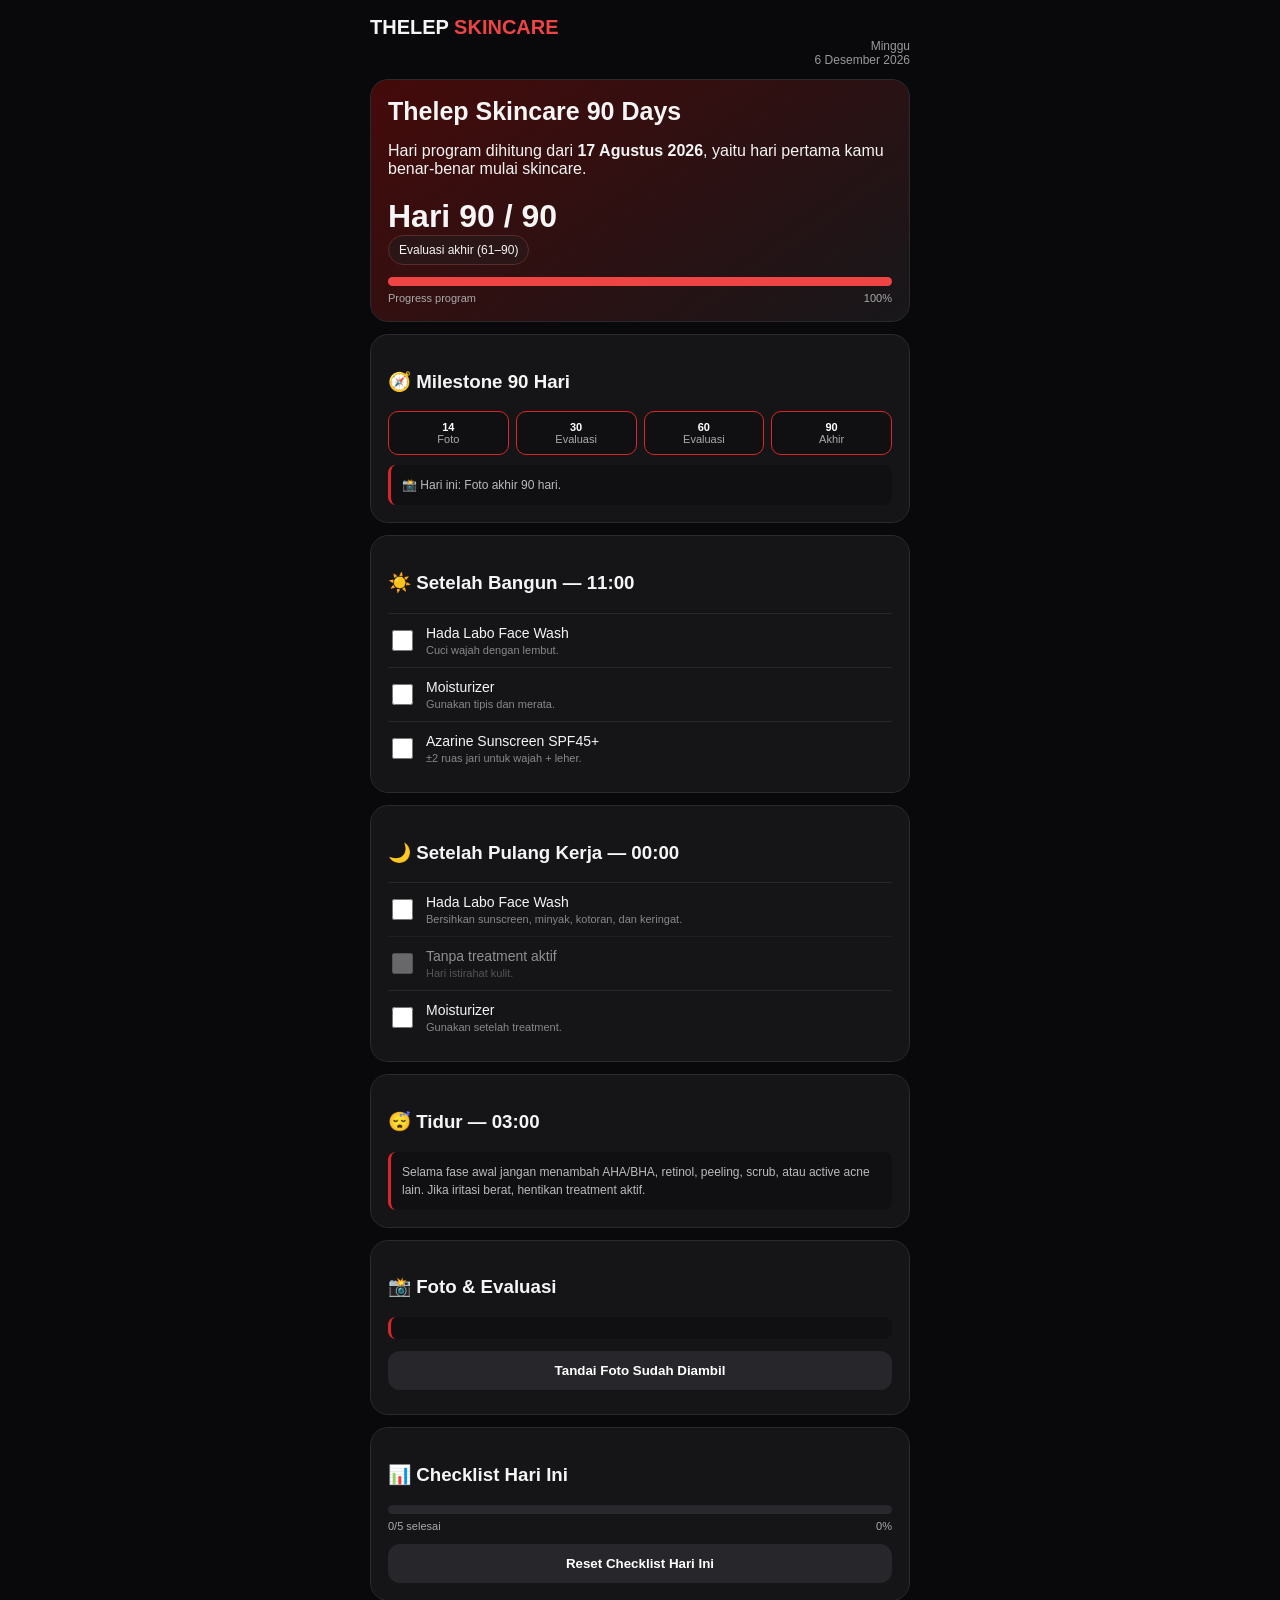
==== commit ff7b5b08: "Correct 90 day start date to 17 August 2026" ====
--- a/index.html
+++ b/index.html
@@ -1,27 +1 @@
-<!doctype html>
-<html lang="id">
-<head><meta charset="utf-8"><meta name="viewport" content="width=device-width,initial-scale=1,viewport-fit=cover"><meta name="theme-color" content="#b91c1c"><meta name="apple-mobile-web-app-capable" content="yes"><title>Thelep Skincare 90 Days</title>
-<style>*{box-sizing:border-box}body{margin:0;background:#09090b;color:#f5f5f5;font-family:Arial,sans-serif}.app{max-width:540px;margin:auto;min-height:100vh;padding:16px 15px 35px}.header{display:flex;justify-content:space-between;align-items:center;margin-bottom:14px}.logo{font-weight:900;font-size:20px}.logo span{color:#ef4444}.date{color:#999;font-size:12px;text-align:right}.hero,.card{background:#151518;border:1px solid #29292e;border-radius:18px;padding:17px;margin:12px 0}.hero{background:linear-gradient(145deg,#450a0a,#17171a);border-color:#5a2020}.hero h1{margin:0;font-size:25px}.hero p{margin:7px 0 0;color:#ccc;font-size:13px}.dayrow{display:flex;justify-content:space-between;align-items:end;margin-top:17px}.daynum{font-size:32px;font-weight:900}.daynum small{font-size:14px;color:#999}.phase{font-size:12px;padding:7px 10px;border-radius:99px;background:#2a1616;border:1px solid #5a2b2b}.bar{height:9px;background:#29292d;border-radius:99px;overflow:hidden;margin-top:14px}.fill{height:100%;background:#ef4444;transition:.3s}.stats{display:flex;justify-content:space-between;color:#aaa;font-size:11px;margin-top:7px}.card h2{font-size:17px;margin:0 0 5px}.time{font-size:12px;color:#999;margin-bottom:10px}.task{display:flex;gap:11px;align-items:center;padding:11px 0;border-top:1px solid #27272b}.task input{appearance:none;width:22px;height:22px;border:2px solid #666;border-radius:7px;flex:none}.task input:checked{background:#dc2626;border-color:#dc2626}.task input:checked:after{content:'✓';display:block;text-align:center;color:white;line-height:18px}.task label{font-size:14px;line-height:1.3}.task small{display:block;color:#888;font-size:11px;margin-top:3px}.done label{text-decoration:line-through;color:#777}.note{background:#101013;border-left:3px solid #dc2626;padding:11px;border-radius:8px;color:#bbb;font-size:12px;line-height:1.5}.milestones{display:grid;grid-template-columns:repeat(4,1fr);gap:7px}.mile{text-align:center;background:#101013;border:1px solid #29292e;border-radius:10px;padding:9px 4px;color:#aaa;font-size:11px}.mile b{display:block;color:#eee;font-size:14px;margin-bottom:3px}.mile.active{border-color:#dc2626;background:#261012;color:#fff}.btn{width:100%;border:0;border-radius:12px;padding:12px;background:#b91c1c;color:#fff;font-weight:700;margin-top:12px}.secondary{background:#27272b}.footer{text-align:center;color:#666;font-size:11px;margin-top:20px}.success{color:#86efac}.warning{color:#fca5a5}.muted{color:#888;font-size:11px}</style>
-</head><body><div class="app">
-<div class="header"><div class="logo">THELEP <span>SKINCARE</span></div><div class="date" id="date"></div></div>
-<section class="hero"><h1>Thelep Skincare 90 Days</h1><p>Program pribadi dimulai <b>16 Agustus 2026</b>. Hari program mengikuti tanggal mulai skincare kamu.</p><div class="dayrow"><div class="daynum" id="dayNum"></div><div class="phase" id="phase"></div></div><div class="bar"><div class="fill" id="dayFill"></div></div><div class="stats"><span>Progress program</span><span id="dayPercent"></span></div></section>
-<section class="card"><h2>🧭 Milestone 90 Hari</h2><div class="milestones"><div class="mile" id="m14"><b>14</b>Foto</div><div class="mile" id="m30"><b>30</b>Evaluasi</div><div class="mile" id="m60"><b>60</b>Evaluasi</div><div class="mile" id="m90"><b>90</b>Akhir</div></div><div class="note" id="milestoneNote" style="margin-top:10px"></div></section>
-<section class="card"><h2>☀️ Setelah Bangun</h2><div class="time">Sekitar 11:00</div><div class="task"><input type="checkbox" data-id="clean-am"><label>Hada Labo Face Wash<small>Cuci wajah dengan lembut.</small></label></div><div class="task"><input type="checkbox" data-id="moist-am"><label>Moisturizer<small>Gunakan tipis dan merata.</small></label></div><div class="task"><input type="checkbox" data-id="sun"><label>Azarine Sunscreen SPF45+<small>±2 ruas jari untuk wajah + leher.</small></label></div></section>
-<section class="card"><h2>🌙 Setelah Pulang Kerja</h2><div class="time">Sekitar 00:00</div><div class="task"><input type="checkbox" data-id="clean-pm"><label>Hada Labo Face Wash<small>Bersihkan sunscreen, minyak, kotoran, dan keringat.</small></label></div><div id="treatment"></div><div class="task"><input type="checkbox" data-id="moist-pm"><label>Moisturizer<small>Gunakan setelah treatment.</small></label></div></section>
-<section class="card"><h2>😴 Waktu Tidur</h2><div class="time">Sekitar 03:00</div><div class="note">Tidak perlu menambah active lain selama fase awal. Jika muncul rasa terbakar kuat, bengkak, ruam, atau iritasi berat, hentikan treatment aktif dan gunakan cleanser + moisturizer saja.</div></section>
-<section class="card"><h2>📸 Foto & Evaluasi</h2><div class="note" id="photoNote"></div><button class="btn secondary" onclick="markPhoto()">Tandai Target Foto Sudah Diambil</button><div id="photoStatus" class="muted" style="margin-top:8px"></div></section>
-<section class="card"><h2>📊 Checklist Hari Ini</h2><div class="bar"><div class="fill" id="checkFill"></div></div><div class="stats"><span id="checkText">0/0 selesai</span><span id="checkPct">0%</span></div><button class="btn secondary" onclick="resetToday()">Reset Checklist Hari Ini</button></section><div class="footer">Thelep Skincare • 16 Agustus–13 November 2026 • Data checklist tersimpan di perangkat</div>
-</div>
-<script>
-const START=Date.UTC(2026,7,16),END=Date.UTC(2026,10,13),now=new Date(),todayUTC=Date.UTC(now.getFullYear(),now.getMonth(),now.getDate());
-const dayNames=['Minggu','Senin','Selasa','Rabu','Kamis','Jumat','Sabtu'],pad=n=>String(n).padStart(2,'0'),dateKey=now.getFullYear()+'-'+pad(now.getMonth()+1)+'-'+pad(now.getDate()),storageKey='thelep-skincare-90-'+dateKey;
-document.getElementById('date').innerHTML=dayNames[now.getDay()]+'<br>'+now.toLocaleDateString('id-ID',{day:'numeric',month:'long',year:'numeric'});
-let day=Math.floor((todayUTC-START)/86400000)+1;if(todayUTC<START)day=0;if(todayUTC>END)day=90;
-const phase=day<=14?'Adaptasi (1–14)':day<=30?'Konsistensi (15–30)':day<=60?'Perkembangan (31–60)':'Evaluasi akhir (61–90)';
-document.getElementById('dayNum').innerHTML=day?'Hari '+day+' <small>/ 90</small>':'Program belum dimulai';document.getElementById('phase').textContent=phase;const dayPct=day?Math.round(day/90*100):0;document.getElementById('dayFill').style.width=dayPct+'%';document.getElementById('dayPercent').textContent=dayPct+'%';
-[14,30,60,90].forEach(x=>{if(day>=x)document.getElementById('m'+x).classList.add('active')});const photoTargets=[14,30,60,90],nextTarget=photoTargets.find(x=>x>=day)||90,labels={14:'Foto progres pertama',30:'Evaluasi bulan pertama',60:'Evaluasi bulan kedua',90:'Foto akhir 90 hari'};
-document.getElementById('milestoneNote').textContent=day<14?'Target berikutnya Hari 14 — foto progres pertama.':day<30?'Target berikutnya Hari 30 — evaluasi bulan pertama.':day<60?'Target berikutnya Hari 60 — evaluasi bulan kedua.':day<90?'Target berikutnya Hari 90 — evaluasi akhir.':'Program 90 hari selesai — bandingkan Day 0 dengan Day 90.';
-const treatmentDay=[1,3,5].includes(now.getDay());document.getElementById('treatment').innerHTML=(day>=1&&day<=90&&treatmentDay)?'<div class="task"><input type="checkbox" data-id="serum"><label>Wardah Acnederm Acne Relief Serum<small>Hari treatment • Senin/Rabu/Jumat • 3×/minggu.</small></label></div>':'<div class="task" style="opacity:.55"><input type="checkbox" disabled><label>Tanpa treatment aktif<small>Hari istirahat kulit • cukup moisturizer.</small></label></div>';
-let saved=JSON.parse(localStorage.getItem(storageKey)||'{}');function update(){const a=[...document.querySelectorAll('input[data-id]')],done=a.filter(x=>x.checked).length,p=a.length?Math.round(done/a.length*100):0;document.getElementById('checkFill').style.width=p+'%';document.getElementById('checkText').textContent=done+'/'+a.length+' selesai';document.getElementById('checkPct').textContent=p+'%';a.forEach(x=>x.closest('.task').classList.toggle('done',x.checked))}document.querySelectorAll('input[data-id]').forEach(x=>{x.checked=!!saved[x.dataset.id];x.addEventListener('change',()=>{saved[x.dataset.id]=x.checked;localStorage.setItem(storageKey,JSON.stringify(saved));update()})});
-const photoStore=JSON.parse(localStorage.getItem('thelep-skincare-90-photos')||'{}');function refreshPhoto(){document.getElementById('photoNote').innerHTML=day===nextTarget?'📸 <b class="warning">Hari ini: '+labels[nextTarget]+'</b><br>Ambil foto depan, kiri, dan kanan dengan pencahayaan dan jarak yang sama.':day<nextTarget?'Target berikutnya: Hari '+nextTarget+' — '+labels[nextTarget]+'.':'Program selesai. Bandingkan foto Day 0 dengan Day 90.';document.getElementById('photoStatus').innerHTML=photoStore[nextTarget]?'<span class="success">✓ Target foto Hari '+nextTarget+' sudah ditandai.</span>':''}function markPhoto(){photoStore[nextTarget]=new Date().toISOString();localStorage.setItem('thelep-skincare-90-photos',JSON.stringify(photoStore));refreshPhoto()}function resetToday(){localStorage.removeItem(storageKey);location.reload()}update();refreshPhoto();
-</script></body></html>+<!doctype html><html lang="id"><head><meta charset="utf-8"><meta name="viewport" content="width=device-width,initial-scale=1"><meta name="theme-color" content="#b91c1c"><title>Thelep Skincare 90 Days</title><style>body{margin:0;background:#09090b;color:#f5f5f5;font-family:Arial,sans-serif}.app{max-width:540px;margin:auto;padding:16px}.hero,.card{background:#151518;border:1px solid #29292e;border-radius:18px;padding:17px;margin:12px 0}.hero{background:linear-gradient(145deg,#450a0a,#17171a)}h1{margin:0;font-size:25px}.logo{font-weight:900;font-size:20px}.logo span{color:#ef4444}.date{float:right;color:#999;font-size:12px;text-align:right}.day{font-size:32px;font-weight:900;margin-top:20px}.phase{display:inline-block;background:#2a1616;border:1px solid #5a2b2b;border-radius:99px;padding:7px 10px;font-size:12px}.bar{height:9px;background:#29292d;border-radius:99px;overflow:hidden;margin-top:12px}.fill{height:100%;background:#ef4444}.stats{display:flex;justify-content:space-between;color:#aaa;font-size:11px;margin-top:6px}.task{display:flex;gap:10px;align-items:center;padding:11px 0;border-top:1px solid #27272b}.task input{width:21px;height:21px}.task label{font-size:14px}.task small{display:block;color:#888;font-size:11px;margin-top:3px}.done label{text-decoration:line-through;color:#777}.note{background:#101013;border-left:3px solid #dc2626;padding:11px;border-radius:8px;color:#bbb;font-size:12px;line-height:1.5}.milestones{display:grid;grid-template-columns:repeat(4,1fr);gap:7px}.mile{text-align:center;background:#101013;border:1px solid #29292e;border-radius:10px;padding:9px 3px;color:#aaa;font-size:11px}.mile b{display:block;color:#fff}.active{border-color:#dc2626!important}.btn{width:100%;border:0;border-radius:12px;padding:12px;background:#b91c1c;color:white;font-weight:700;margin-top:12px}.secondary{background:#27272b}.muted{color:#888;font-size:11px;margin-top:7px}</style></head><body><div class="app"><div class="logo">THELEP <span>SKINCARE</span></div><div class="date" id="date"></div><div style="clear:both"></div><section class="hero"><h1>Thelep Skincare 90 Days</h1><p>Hari program dihitung dari <b>17 Agustus 2026</b>, yaitu hari pertama kamu benar-benar mulai skincare.</p><div class="day" id="day"></div><div class="phase" id="phase"></div><div class="bar"><div class="fill" id="programFill"></div></div><div class="stats"><span>Progress program</span><span id="programPct"></span></div></section><section class="card"><h3>🧭 Milestone 90 Hari</h3><div class="milestones"><div class="mile" id="m14"><b>14</b>Foto</div><div class="mile" id="m30"><b>30</b>Evaluasi</div><div class="mile" id="m60"><b>60</b>Evaluasi</div><div class="mile" id="m90"><b>90</b>Akhir</div></div><div class="note" id="milestone" style="margin-top:10px"></div></section><section class="card"><h3>☀️ Setelah Bangun — 11:00</h3><div class="task"><input type="checkbox" data-id="clean-am"><label>Hada Labo Face Wash<small>Cuci wajah dengan lembut.</small></label></div><div class="task"><input type="checkbox" data-id="moist-am"><label>Moisturizer<small>Gunakan tipis dan merata.</small></label></div><div class="task"><input type="checkbox" data-id="sun"><label>Azarine Sunscreen SPF45+<small>±2 ruas jari untuk wajah + leher.</small></label></div></section><section class="card"><h3>🌙 Setelah Pulang Kerja — 00:00</h3><div class="task"><input type="checkbox" data-id="clean-pm"><label>Hada Labo Face Wash<small>Bersihkan sunscreen, minyak, kotoran, dan keringat.</small></label></div><div id="treatment"></div><div class="task"><input type="checkbox" data-id="moist-pm"><label>Moisturizer<small>Gunakan setelah treatment.</small></label></div></section><section class="card"><h3>😴 Tidur — 03:00</h3><div class="note">Selama fase awal jangan menambah AHA/BHA, retinol, peeling, scrub, atau active acne lain. Jika iritasi berat, hentikan treatment aktif.</div></section><section class="card"><h3>📸 Foto & Evaluasi</h3><div class="note" id="photoNote"></div><button class="btn secondary" onclick="markPhoto()">Tandai Foto Sudah Diambil</button><div id="photoStatus" class="muted"></div></section><section class="card"><h3>📊 Checklist Hari Ini</h3><div class="bar"><div class="fill" id="checkFill"></div></div><div class="stats"><span id="checkText"></span><span id="checkPct"></span></div><button class="btn secondary" onclick="resetToday()">Reset Checklist Hari Ini</button></section></div><script>const START=Date.UTC(2026,7,17),now=new Date(),today=Date.UTC(now.getFullYear(),now.getMonth(),now.getDate());const names=['Minggu','Senin','Selasa','Rabu','Kamis','Jumat','Sabtu'];document.getElementById('date').innerHTML=names[now.getDay()]+'<br>'+now.toLocaleDateString('id-ID',{day:'numeric',month:'long',year:'numeric'});let day=Math.floor((today-START)/86400000)+1;if(day<0)day=0;if(day>90)day=90;document.getElementById('day').innerHTML=day?'Hari '+day+' / 90':'Program belum dimulai';document.getElementById('phase').textContent=day<=14?'Adaptasi (1–14)':day<=30?'Konsistensi (15–30)':day<=60?'Perkembangan (31–60)':'Evaluasi akhir (61–90)';document.getElementById('programFill').style.width=(day/90*100)+'%';document.getElementById('programPct').textContent=Math.round(day/90*100)+'%';[14,30,60,90].forEach(x=>{if(day>=x)document.getElementById('m'+x).classList.add('active')});let targets=[14,30,60,90],labels={14:'Foto progres pertama',30:'Evaluasi bulan pertama',60:'Evaluasi bulan kedua',90:'Foto akhir 90 hari'},next=targets.find(x=>x>=day)||90;document.getElementById('milestone').textContent=day<next?'Target berikutnya Hari '+next+' — '+labels[next]+'.':day===next?'📸 Hari ini: '+labels[next]+'.':'Program 90 hari selesai.';let treatment=[1,3,5].includes(now.getDay());document.getElementById('treatment').innerHTML=treatment?'<div class="task"><input type="checkbox" data-id="serum"><label>Wardah Acnederm Acne Relief Serum<small>Senin/Rabu/Jumat.</small></label></div>':'<div class="task" style="opacity:.55"><input type="checkbox" disabled><label>Tanpa treatment aktif<small>Hari istirahat kulit.</small></label></div>';let key='thelep-skincare-90-'+now.getFullYear()+'-'+(now.getMonth()+1)+'-'+now.getDate(),saved=JSON.parse(localStorage.getItem(key)||'{}');function update(){let a=[...document.querySelectorAll('input[data-id]')],d=a.filter(x=>x.checked).length,p=a.length?Math.round(d/a.length*100):0;document.getElementById('checkFill').style.width=p+'%';document.getElementById('checkText').textContent=d+'/'+a.length+' selesai';document.getElementById('checkPct').textContent=p+'%';a.forEach(x=>x.closest('.task').classList.toggle('done',x.checked))}document.querySelectorAll('input[data-id]').forEach(x=>{x.checked=!!saved[x.dataset.id];x.onchange=()=>{saved[x.dataset.id]=x.checked;localStorage.setItem(key,JSON.stringify(saved));update()}});let photos=JSON.parse(localStorage.getItem('thelep-skincare-photos')||'{}');function refreshPhoto(){document.getElementById('photoStatus').textContent=photos[next]?'✓ Foto Hari '+next+' sudah ditandai.':''}function markPhoto(){photos[next]=new Date().toISOString();localStorage.setItem('thelep-skincare-photos',JSON.stringify(photos));refreshPhoto()}function resetToday(){localStorage.removeItem(key);location.reload()}update();refreshPhoto();</script></body></html>
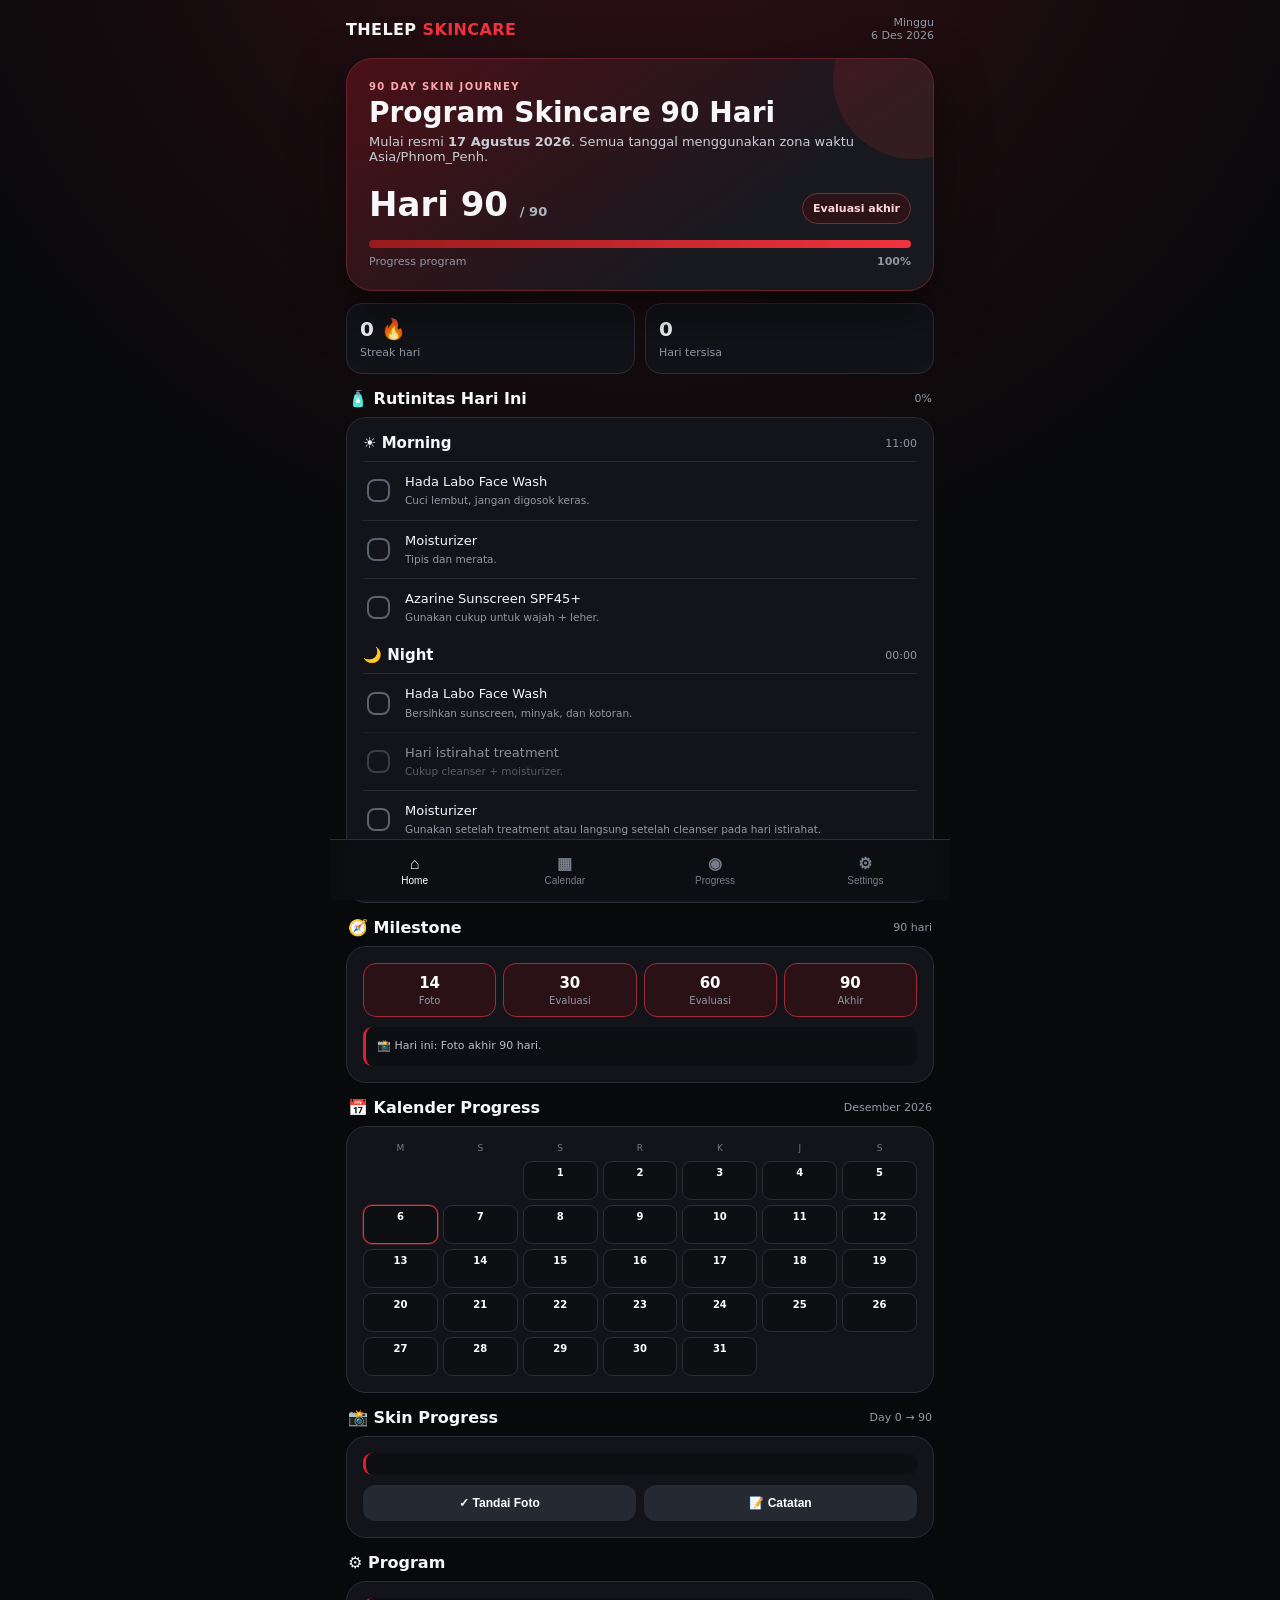
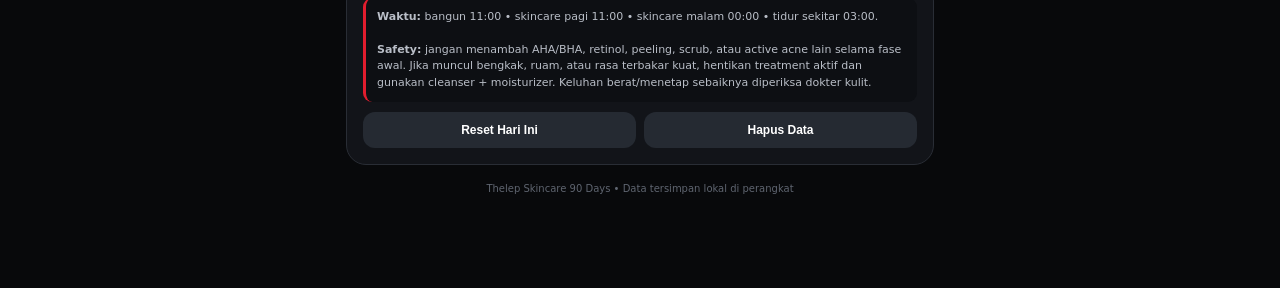
==== commit 70f6ddda: "Create professional responsive skincare PWA v2" ====
--- a/index.html
+++ b/index.html
@@ -1 +1,30 @@
-<!doctype html><html lang="id"><head><meta charset="utf-8"><meta name="viewport" content="width=device-width,initial-scale=1"><meta name="theme-color" content="#b91c1c"><title>Thelep Skincare 90 Days</title><style>body{margin:0;background:#09090b;color:#f5f5f5;font-family:Arial,sans-serif}.app{max-width:540px;margin:auto;padding:16px}.hero,.card{background:#151518;border:1px solid #29292e;border-radius:18px;padding:17px;margin:12px 0}.hero{background:linear-gradient(145deg,#450a0a,#17171a)}h1{margin:0;font-size:25px}.logo{font-weight:900;font-size:20px}.logo span{color:#ef4444}.date{float:right;color:#999;font-size:12px;text-align:right}.day{font-size:32px;font-weight:900;margin-top:20px}.phase{display:inline-block;background:#2a1616;border:1px solid #5a2b2b;border-radius:99px;padding:7px 10px;font-size:12px}.bar{height:9px;background:#29292d;border-radius:99px;overflow:hidden;margin-top:12px}.fill{height:100%;background:#ef4444}.stats{display:flex;justify-content:space-between;color:#aaa;font-size:11px;margin-top:6px}.task{display:flex;gap:10px;align-items:center;padding:11px 0;border-top:1px solid #27272b}.task input{width:21px;height:21px}.task label{font-size:14px}.task small{display:block;color:#888;font-size:11px;margin-top:3px}.done label{text-decoration:line-through;color:#777}.note{background:#101013;border-left:3px solid #dc2626;padding:11px;border-radius:8px;color:#bbb;font-size:12px;line-height:1.5}.milestones{display:grid;grid-template-columns:repeat(4,1fr);gap:7px}.mile{text-align:center;background:#101013;border:1px solid #29292e;border-radius:10px;padding:9px 3px;color:#aaa;font-size:11px}.mile b{display:block;color:#fff}.active{border-color:#dc2626!important}.btn{width:100%;border:0;border-radius:12px;padding:12px;background:#b91c1c;color:white;font-weight:700;margin-top:12px}.secondary{background:#27272b}.muted{color:#888;font-size:11px;margin-top:7px}</style></head><body><div class="app"><div class="logo">THELEP <span>SKINCARE</span></div><div class="date" id="date"></div><div style="clear:both"></div><section class="hero"><h1>Thelep Skincare 90 Days</h1><p>Hari program dihitung dari <b>17 Agustus 2026</b>, yaitu hari pertama kamu benar-benar mulai skincare.</p><div class="day" id="day"></div><div class="phase" id="phase"></div><div class="bar"><div class="fill" id="programFill"></div></div><div class="stats"><span>Progress program</span><span id="programPct"></span></div></section><section class="card"><h3>🧭 Milestone 90 Hari</h3><div class="milestones"><div class="mile" id="m14"><b>14</b>Foto</div><div class="mile" id="m30"><b>30</b>Evaluasi</div><div class="mile" id="m60"><b>60</b>Evaluasi</div><div class="mile" id="m90"><b>90</b>Akhir</div></div><div class="note" id="milestone" style="margin-top:10px"></div></section><section class="card"><h3>☀️ Setelah Bangun — 11:00</h3><div class="task"><input type="checkbox" data-id="clean-am"><label>Hada Labo Face Wash<small>Cuci wajah dengan lembut.</small></label></div><div class="task"><input type="checkbox" data-id="moist-am"><label>Moisturizer<small>Gunakan tipis dan merata.</small></label></div><div class="task"><input type="checkbox" data-id="sun"><label>Azarine Sunscreen SPF45+<small>±2 ruas jari untuk wajah + leher.</small></label></div></section><section class="card"><h3>🌙 Setelah Pulang Kerja — 00:00</h3><div class="task"><input type="checkbox" data-id="clean-pm"><label>Hada Labo Face Wash<small>Bersihkan sunscreen, minyak, kotoran, dan keringat.</small></label></div><div id="treatment"></div><div class="task"><input type="checkbox" data-id="moist-pm"><label>Moisturizer<small>Gunakan setelah treatment.</small></label></div></section><section class="card"><h3>😴 Tidur — 03:00</h3><div class="note">Selama fase awal jangan menambah AHA/BHA, retinol, peeling, scrub, atau active acne lain. Jika iritasi berat, hentikan treatment aktif.</div></section><section class="card"><h3>📸 Foto & Evaluasi</h3><div class="note" id="photoNote"></div><button class="btn secondary" onclick="markPhoto()">Tandai Foto Sudah Diambil</button><div id="photoStatus" class="muted"></div></section><section class="card"><h3>📊 Checklist Hari Ini</h3><div class="bar"><div class="fill" id="checkFill"></div></div><div class="stats"><span id="checkText"></span><span id="checkPct"></span></div><button class="btn secondary" onclick="resetToday()">Reset Checklist Hari Ini</button></section></div><script>const START=Date.UTC(2026,7,17),now=new Date(),today=Date.UTC(now.getFullYear(),now.getMonth(),now.getDate());const names=['Minggu','Senin','Selasa','Rabu','Kamis','Jumat','Sabtu'];document.getElementById('date').innerHTML=names[now.getDay()]+'<br>'+now.toLocaleDateString('id-ID',{day:'numeric',month:'long',year:'numeric'});let day=Math.floor((today-START)/86400000)+1;if(day<0)day=0;if(day>90)day=90;document.getElementById('day').innerHTML=day?'Hari '+day+' / 90':'Program belum dimulai';document.getElementById('phase').textContent=day<=14?'Adaptasi (1–14)':day<=30?'Konsistensi (15–30)':day<=60?'Perkembangan (31–60)':'Evaluasi akhir (61–90)';document.getElementById('programFill').style.width=(day/90*100)+'%';document.getElementById('programPct').textContent=Math.round(day/90*100)+'%';[14,30,60,90].forEach(x=>{if(day>=x)document.getElementById('m'+x).classList.add('active')});let targets=[14,30,60,90],labels={14:'Foto progres pertama',30:'Evaluasi bulan pertama',60:'Evaluasi bulan kedua',90:'Foto akhir 90 hari'},next=targets.find(x=>x>=day)||90;document.getElementById('milestone').textContent=day<next?'Target berikutnya Hari '+next+' — '+labels[next]+'.':day===next?'📸 Hari ini: '+labels[next]+'.':'Program 90 hari selesai.';let treatment=[1,3,5].includes(now.getDay());document.getElementById('treatment').innerHTML=treatment?'<div class="task"><input type="checkbox" data-id="serum"><label>Wardah Acnederm Acne Relief Serum<small>Senin/Rabu/Jumat.</small></label></div>':'<div class="task" style="opacity:.55"><input type="checkbox" disabled><label>Tanpa treatment aktif<small>Hari istirahat kulit.</small></label></div>';let key='thelep-skincare-90-'+now.getFullYear()+'-'+(now.getMonth()+1)+'-'+now.getDate(),saved=JSON.parse(localStorage.getItem(key)||'{}');function update(){let a=[...document.querySelectorAll('input[data-id]')],d=a.filter(x=>x.checked).length,p=a.length?Math.round(d/a.length*100):0;document.getElementById('checkFill').style.width=p+'%';document.getElementById('checkText').textContent=d+'/'+a.length+' selesai';document.getElementById('checkPct').textContent=p+'%';a.forEach(x=>x.closest('.task').classList.toggle('done',x.checked))}document.querySelectorAll('input[data-id]').forEach(x=>{x.checked=!!saved[x.dataset.id];x.onchange=()=>{saved[x.dataset.id]=x.checked;localStorage.setItem(key,JSON.stringify(saved));update()}});let photos=JSON.parse(localStorage.getItem('thelep-skincare-photos')||'{}');function refreshPhoto(){document.getElementById('photoStatus').textContent=photos[next]?'✓ Foto Hari '+next+' sudah ditandai.':''}function markPhoto(){photos[next]=new Date().toISOString();localStorage.setItem('thelep-skincare-photos',JSON.stringify(photos));refreshPhoto()}function resetToday(){localStorage.removeItem(key);location.reload()}update();refreshPhoto();</script></body></html>+<!doctype html><html lang="id"><head><meta charset="utf-8"><meta name="viewport" content="width=device-width,initial-scale=1,viewport-fit=cover"><meta name="theme-color" content="#b91c1c"><meta name="apple-mobile-web-app-capable" content="yes"><meta name="description" content="Thelep Skincare 90 Days — personal skincare tracker"><link rel="manifest" href="manifest.json"><title>Thelep Skincare 90 Days</title><style>
+:root{--bg:#08090b;--panel:#121419;--panel2:#171a20;--line:#292d35;--text:#f6f7f9;--muted:#9298a3;--red:#e11d2e;--red2:#991b1b;--green:#22c55e;--amber:#f59e0b;--radius:20px}*{box-sizing:border-box}html{scroll-behavior:smooth}body{margin:0;background:radial-gradient(circle at 50% -10%,#321015 0,#08090b 36%);color:var(--text);font-family:Inter,system-ui,-apple-system,BlinkMacSystemFont,"Segoe UI",sans-serif}.app{max-width:620px;margin:auto;padding:16px 16px 94px}.top{display:flex;align-items:center;justify-content:space-between;margin-bottom:16px}.brand{font-weight:900;letter-spacing:.4px}.brand span{color:#ef3340}.top small{color:var(--muted);font-size:11px;text-align:right}.hero{position:relative;overflow:hidden;background:linear-gradient(145deg,#4b1016,#17191f 70%);border:1px solid #66242b;border-radius:26px;padding:22px;box-shadow:0 18px 50px #0008}.hero:after{content:"";position:absolute;width:160px;height:160px;border-radius:50%;right:-60px;top:-60px;background:#ef334022}.eyebrow{text-transform:uppercase;letter-spacing:1.4px;color:#fca5ad;font-size:10px;font-weight:800}.hero h1{font-size:28px;line-height:1.08;margin:6px 0}.hero p{margin:0;color:#c8ccd4;font-size:13px}.heroGrid{display:grid;grid-template-columns:1fr auto;gap:15px;align-items:end;margin-top:20px}.day{font-size:34px;font-weight:900}.day small{font-size:13px;color:#aeb4bf;font-weight:600}.badge{display:inline-block;border:1px solid #713038;background:#2c1317;color:#ffd5d9;border-radius:999px;padding:8px 10px;font-size:11px;font-weight:700}.bar{height:8px;background:#2a2e35;border-radius:99px;overflow:hidden}.fill{height:100%;width:0;background:linear-gradient(90deg,#991b1b,#ef3340);transition:.35s}.hero .bar{margin-top:16px}.stats{display:flex;justify-content:space-between;color:var(--muted);font-size:11px;margin-top:7px}.grid{display:grid;grid-template-columns:1fr 1fr;gap:10px;margin-top:12px}.stat{background:#111318;border:1px solid var(--line);border-radius:16px;padding:13px}.stat b{display:block;font-size:20px}.stat span{font-size:11px;color:var(--muted)}.section{margin-top:15px}.sectionTitle{display:flex;justify-content:space-between;align-items:center;margin:0 2px 9px}.sectionTitle h2{font-size:16px;margin:0}.sectionTitle span{font-size:11px;color:var(--muted)}.card{background:var(--panel);border:1px solid var(--line);border-radius:var(--radius);padding:16px}.routine{margin-bottom:10px}.routineHead{display:flex;justify-content:space-between;align-items:center;margin-bottom:9px}.routineHead h3{margin:0;font-size:15px}.time{color:var(--muted);font-size:11px}.task{display:flex;gap:12px;align-items:center;padding:12px 0;border-top:1px solid #252931}.task input{appearance:none;width:23px;height:23px;border:2px solid #5b626e;border-radius:8px;flex:none;cursor:pointer}.task input:checked{background:var(--red);border-color:var(--red)}.task input:checked:after{content:'✓';display:block;text-align:center;color:#fff;font-weight:900;line-height:19px}.task label{font-size:13px;line-height:1.25;cursor:pointer}.task small{display:block;color:var(--muted);font-size:10.5px;margin-top:4px}.done label{text-decoration:line-through;color:#707783}.miniPct{font-size:10px;color:var(--muted)}.milestones{display:grid;grid-template-columns:repeat(4,1fr);gap:7px}.mile{text-align:center;background:#0d0f13;border:1px solid var(--line);border-radius:13px;padding:10px 3px;color:var(--muted);font-size:10px}.mile b{display:block;color:#fff;font-size:15px;margin-bottom:3px}.mile.active{border-color:#a52a35;background:#2a1115}.note{background:#0d0f13;border-left:3px solid var(--red);border-radius:9px;padding:11px;color:#b9bec7;font-size:11px;line-height:1.5}.btn{border:0;border-radius:12px;padding:11px 13px;background:var(--red);color:#fff;font-weight:800;font-size:12px;cursor:pointer}.btn.secondary{background:#252a32}.actions{display:flex;gap:8px;margin-top:10px}.actions .btn{flex:1}.calendar{display:grid;grid-template-columns:repeat(7,1fr);gap:5px}.calHead{text-align:center;color:#737985;font-size:9px;padding-bottom:3px}.daycell{min-height:39px;border:1px solid var(--line);border-radius:9px;background:#0d0f13;padding:5px;text-align:center;font-size:10px;color:#aab0ba}.daycell.today{border-color:#ef3340;box-shadow:0 0 0 1px #ef334044}.daycell.done{background:#102318;border-color:#1d6a38;color:#9be6b1}.daycell.mile{background:#251316;border-color:#74303a;color:#ffb6be}.daycell .n{font-weight:800;color:#fff}.daycell .d{display:block;font-size:8px;color:inherit;margin-top:2px}.tabs{position:fixed;z-index:20;bottom:0;left:50%;transform:translateX(-50%);width:min(620px,100%);padding:8px 12px calc(8px + env(safe-area-inset-bottom));background:#0c0e12ee;backdrop-filter:blur(16px);border-top:1px solid var(--line);display:grid;grid-template-columns:repeat(4,1fr);gap:5px}.tab{border:0;background:transparent;color:#777d88;padding:6px 2px;font-size:10px}.tab b{display:block;font-size:16px;margin-bottom:2px}.tab.active{color:#fff}.danger{color:#fca5ad}.hidden{display:none!important}.footer{text-align:center;color:#5f6570;font-size:10px;margin-top:18px}@media(max-width:390px){.app{padding-left:11px;padding-right:11px}.hero{padding:18px}.day{font-size:29px}.grid{gap:7px}.stat{padding:11px}.calendar{gap:3px}.daycell{min-height:35px}}
+</style></head><body><main class="app"><header class="top"><div class="brand">THELEP <span>SKINCARE</span></div><small id="date"></small></header>
+<section class="hero"><div class="eyebrow">90 DAY SKIN JOURNEY</div><h1>Program Skincare 90 Hari</h1><p>Mulai resmi <b>17 Agustus 2026</b>. Semua tanggal menggunakan zona waktu Asia/Phnom_Penh.</p><div class="heroGrid"><div class="day" id="day"></div><div class="badge" id="phase"></div></div><div class="bar"><div class="fill" id="programFill"></div></div><div class="stats"><span>Progress program</span><b id="programPct"></b></div></section>
+<div class="grid"><div class="stat"><b id="streak">0 🔥</b><span>Streak hari</span></div><div class="stat"><b id="remaining">90</b><span>Hari tersisa</span></div></div>
+<section class="section" id="home"><div class="sectionTitle"><h2>🧴 Rutinitas Hari Ini</h2><span id="checkPct"></span></div><div class="card"><div class="routine"><div class="routineHead"><h3>☀️ Morning</h3><span class="time">11:00</span></div><div class="task"><input type="checkbox" data-id="clean-am"><label>Hada Labo Face Wash<small>Cuci lembut, jangan digosok keras.</small></label></div><div class="task"><input type="checkbox" data-id="moist-am"><label>Moisturizer<small>Tipis dan merata.</small></label></div><div class="task"><input type="checkbox" data-id="sun"><label>Azarine Sunscreen SPF45+<small>Gunakan cukup untuk wajah + leher.</small></label></div></div><div class="routine"><div class="routineHead"><h3>🌙 Night</h3><span class="time">00:00</span></div><div class="task"><input type="checkbox" data-id="clean-pm"><label>Hada Labo Face Wash<small>Bersihkan sunscreen, minyak, dan kotoran.</small></label></div><div id="treatment"></div><div class="task"><input type="checkbox" data-id="moist-pm"><label>Moisturizer<small>Gunakan setelah treatment atau langsung setelah cleanser pada hari istirahat.</small></label></div></div><div class="bar"><div class="fill" id="checkFill"></div></div><div class="stats"><span id="checkText">0/0 selesai</span><span>Checklist hari ini</span></div></div></section>
+<section class="section"><div class="sectionTitle"><h2>🧭 Milestone</h2><span>90 hari</span></div><div class="card"><div class="milestones"><div class="mile" id="m14"><b>14</b>Foto</div><div class="mile" id="m30"><b>30</b>Evaluasi</div><div class="mile" id="m60"><b>60</b>Evaluasi</div><div class="mile" id="m90"><b>90</b>Akhir</div></div><div class="note" id="milestone" style="margin-top:10px"></div></div></section>
+<section class="section" id="calendarSection"><div class="sectionTitle"><h2>📅 Kalender Progress</h2><span id="monthLabel"></span></div><div class="card"><div class="calendar" id="calendar"></div></div></section>
+<section class="section" id="progressSection"><div class="sectionTitle"><h2>📸 Skin Progress</h2><span>Day 0 → 90</span></div><div class="card"><div class="note" id="photoNote"></div><div class="actions"><button class="btn secondary" onclick="markPhoto()">✓ Tandai Foto</button><button class="btn secondary" onclick="addNote()">📝 Catatan</button></div><div class="muted" id="photoStatus"></div></div></section>
+<section class="section"><div class="sectionTitle"><h2>⚙️ Program</h2></div><div class="card"><div class="note"><b>Waktu:</b> bangun 11:00 • skincare pagi 11:00 • skincare malam 00:00 • tidur sekitar 03:00.<br><br><b>Safety:</b> jangan menambah AHA/BHA, retinol, peeling, scrub, atau active acne lain selama fase awal. Jika muncul bengkak, ruam, atau rasa terbakar kuat, hentikan treatment aktif dan gunakan cleanser + moisturizer. Keluhan berat/menetap sebaiknya diperiksa dokter kulit.</div><div class="actions"><button class="btn secondary" onclick="resetToday()">Reset Hari Ini</button><button class="btn secondary" onclick="clearAllData()">Hapus Data</button></div></div></section>
+<div class="footer">Thelep Skincare 90 Days • Data tersimpan lokal di perangkat</div></main>
+<nav class="tabs"><button class="tab active" onclick="scrollToId('home',this)"><b>⌂</b>Home</button><button class="tab" onclick="scrollToId('calendarSection',this)"><b>▦</b>Calendar</button><button class="tab" onclick="scrollToId('progressSection',this)"><b>◉</b>Progress</button><button class="tab" onclick="scrollToId('calendarSection',this)"><b>⚙</b>Settings</button></nav>
+<script>
+const TZ='Asia/Phnom_Penh', START={y:2026,m:8,d:17};
+const now=new Date();
+const parts=new Intl.DateTimeFormat('en-CA',{timeZone:TZ,year:'numeric',month:'2-digit',day:'2-digit'}).formatToParts(now);const gp=t=>parts.find(x=>x.type===t).value;const y=+gp('year'),m=+gp('month'),d=+gp('day');const serial=Date.UTC(y,m-1,d),start=Date.UTC(START.y,START.m-1,START.d);let day=Math.floor((serial-start)/86400000)+1;if(serial<start)day=0;if(day>90)day=90;
+const dt=new Date(serial),names=['Minggu','Senin','Selasa','Rabu','Kamis','Jumat','Sabtu'];document.getElementById('date').innerHTML=names[dt.getUTCDay()]+'<br>'+new Intl.DateTimeFormat('id-ID',{timeZone:TZ,day:'numeric',month:'short',year:'numeric'}).format(now);
+const phase=day<=14?'Adaptasi':day<=30?'Konsistensi':day<=60?'Perkembangan':'Evaluasi akhir';document.getElementById('day').innerHTML=day?`Hari ${day} <small>/ 90</small>`:'Belum dimulai';document.getElementById('phase').textContent=phase;document.getElementById('programFill').style.width=(day/90*100)+'%';document.getElementById('programPct').textContent=Math.round(day/90*100)+'%';document.getElementById('remaining').textContent=Math.max(0,90-day);
+[14,30,60,90].forEach(n=>{if(day>=n)document.getElementById('m'+n).classList.add('active')});const labels={14:'Foto progres pertama',30:'Evaluasi bulan pertama',60:'Evaluasi bulan kedua',90:'Foto akhir 90 hari'},targets=[14,30,60,90],next=targets.find(n=>n>=day)||90;document.getElementById('milestone').textContent=day===next?'📸 Hari ini: '+labels[next]+'.':day<next?'Target berikutnya Hari '+next+' — '+labels[next]+'.':'Program 90 hari selesai.';
+const treatmentDay=[1,3,5].includes(dt.getUTCDay());document.getElementById('treatment').innerHTML=treatmentDay?'<div class="task"><input type="checkbox" data-id="serum"><label>Wardah Acnederm Acne Relief Serum<small>Senin / Rabu / Jumat • treatment malam.</small></label></div>':'<div class="task" style="opacity:.55"><input type="checkbox" disabled><label>Hari istirahat treatment<small>Cukup cleanser + moisturizer.</small></label></div>';
+const key='thelep-v2-'+y+'-'+m+'-'+d;let saved=JSON.parse(localStorage.getItem(key)||'{}');
+function update(){const a=[...document.querySelectorAll('input[data-id]')],done=a.filter(x=>x.checked).length,p=a.length?Math.round(done/a.length*100):0;document.getElementById('checkFill').style.width=p+'%';document.getElementById('checkText').textContent=done+'/'+a.length+' selesai';document.getElementById('checkPct').textContent=p+'%';a.forEach(x=>x.closest('.task').classList.toggle('done',x.checked));calcStreak()}
+document.querySelectorAll('input[data-id]').forEach(x=>{x.checked=!!saved[x.dataset.id];x.addEventListener('change',()=>{saved[x.dataset.id]=x.checked;localStorage.setItem(key,JSON.stringify(saved));update()})});
+function dayComplete(offset){const dd=new Date(serial-offset*86400000),yy=dd.getUTCFullYear(),mm=dd.getUTCMonth()+1,da=dd.getUTCDate();if(yy<START.y|| (yy===START.y&&mm<START.m)|| (yy===START.y&&mm===START.m&&da<START.d))return false;const s=JSON.parse(localStorage.getItem('thelep-v2-'+yy+'-'+mm+'-'+da)||'{}');const ids=['clean-am','moist-am','sun','clean-pm','serum','moist-pm'];const required=(new Date(Date.UTC(yy,mm-1,da)).getUTCDay() in {1:1,3:1,5:1})?ids:ids.filter(i=>i!=='serum');return required.every(i=>s[i])}
+function calcStreak(){let s=0;for(let i=0;i<90;i++){if(dayComplete(i))s++;else break}document.getElementById('streak').textContent=s+' 🔥'}
+function buildCalendar(){const cal=document.getElementById('calendar'),first=new Date(Date.UTC(y,m-1,1)),daysIn=new Date(Date.UTC(y,m,0)).getUTCDate();document.getElementById('monthLabel').textContent=new Intl.DateTimeFormat('id-ID',{month:'long',year:'numeric',timeZone:TZ}).format(new Date(serial));['M','S','S','R','K','J','S'].forEach(x=>{const e=document.createElement('div');e.className='calHead';e.textContent=x;cal.appendChild(e)});for(let i=0;i<first.getUTCDay();i++){const e=document.createElement('div');cal.appendChild(e)}for(let n=1;n<=daysIn;n++){const e=document.createElement('div');e.className='daycell';const ds=Date.UTC(y,m-1,n),dn=Math.floor((ds-start)/86400000)+1;e.innerHTML='<span class="n">'+n+'</span><span class="d">'+(dn>0&&dn<=90?'D'+dn:'')+'</span>';if(n===d)e.classList.add('today');if([14,30,60,90].includes(dn))e.classList.add('mile');if(dn>0&&dn<day&&dayComplete(day-dn))e.classList.add('done');cal.appendChild(e)}}
+buildCalendar();let photos=JSON.parse(localStorage.getItem('thelep-v2-photos')||'{}');document.getElementById('photoStatus').textContent=photos[next]?'✓ Foto Hari '+next+' sudah ditandai.':'';function markPhoto(){photos[next]=new Date().toISOString();localStorage.setItem('thelep-v2-photos',JSON.stringify(photos));document.getElementById('photoStatus').textContent='✓ Foto Hari '+next+' sudah ditandai.'}
+function addNote(){const old=localStorage.getItem('thelep-v2-note-'+y+'-'+m+'-'+d)||'';const text=prompt('Catatan kondisi kulit hari ini:',old);if(text!==null)localStorage.setItem('thelep-v2-note-'+y+'-'+m+'-'+d,text)}function resetToday(){localStorage.removeItem(key);location.reload()}function clearAllData(){if(confirm('Hapus semua data checklist dan progress lokal?')){Object.keys(localStorage).filter(k=>k.startsWith('thelep-v2-')).forEach(k=>localStorage.removeItem(k));location.reload()}}function scrollToId(id,btn){document.getElementById(id).scrollIntoView({behavior:'smooth'});document.querySelectorAll('.tab').forEach(x=>x.classList.remove('active'));btn.classList.add('active')}
+update();
+</script></body></html>
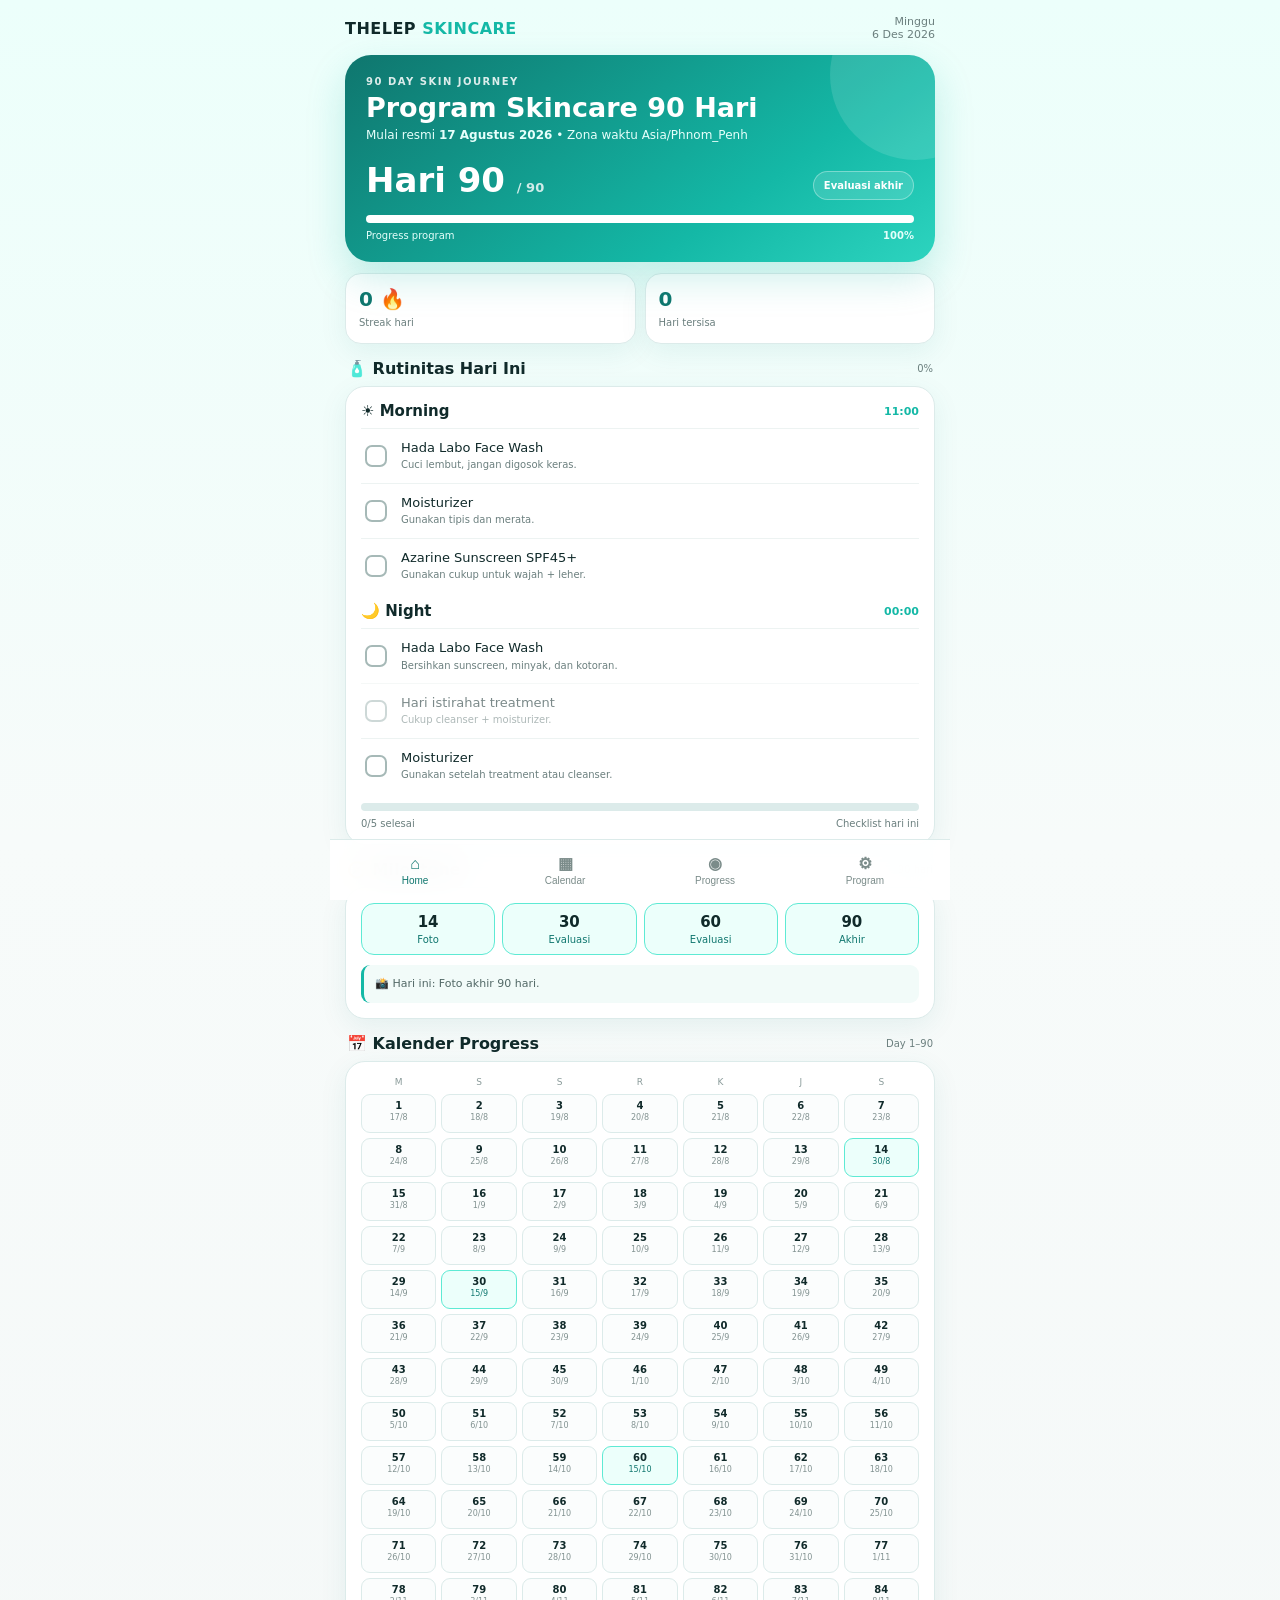
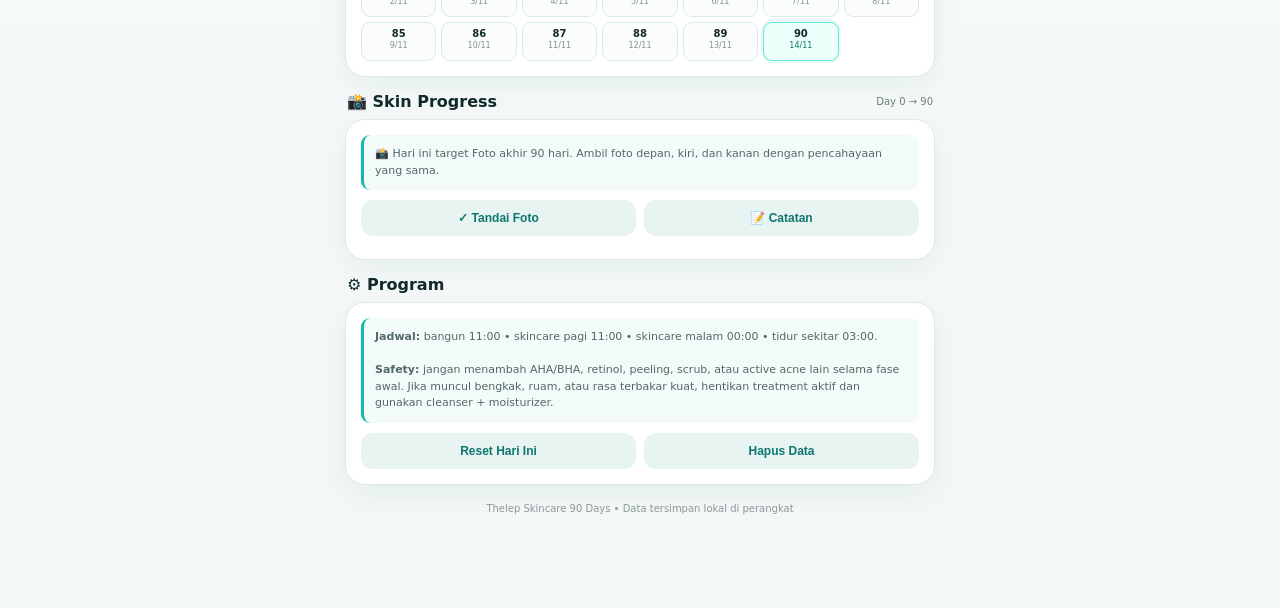
==== commit c3c7f7bf: "Refresh v2 theme with bright turquoise wellness design" ====
--- a/index.html
+++ b/index.html
@@ -1,30 +1,5 @@
-<!doctype html><html lang="id"><head><meta charset="utf-8"><meta name="viewport" content="width=device-width,initial-scale=1,viewport-fit=cover"><meta name="theme-color" content="#b91c1c"><meta name="apple-mobile-web-app-capable" content="yes"><meta name="description" content="Thelep Skincare 90 Days — personal skincare tracker"><link rel="manifest" href="manifest.json"><title>Thelep Skincare 90 Days</title><style>
-:root{--bg:#08090b;--panel:#121419;--panel2:#171a20;--line:#292d35;--text:#f6f7f9;--muted:#9298a3;--red:#e11d2e;--red2:#991b1b;--green:#22c55e;--amber:#f59e0b;--radius:20px}*{box-sizing:border-box}html{scroll-behavior:smooth}body{margin:0;background:radial-gradient(circle at 50% -10%,#321015 0,#08090b 36%);color:var(--text);font-family:Inter,system-ui,-apple-system,BlinkMacSystemFont,"Segoe UI",sans-serif}.app{max-width:620px;margin:auto;padding:16px 16px 94px}.top{display:flex;align-items:center;justify-content:space-between;margin-bottom:16px}.brand{font-weight:900;letter-spacing:.4px}.brand span{color:#ef3340}.top small{color:var(--muted);font-size:11px;text-align:right}.hero{position:relative;overflow:hidden;background:linear-gradient(145deg,#4b1016,#17191f 70%);border:1px solid #66242b;border-radius:26px;padding:22px;box-shadow:0 18px 50px #0008}.hero:after{content:"";position:absolute;width:160px;height:160px;border-radius:50%;right:-60px;top:-60px;background:#ef334022}.eyebrow{text-transform:uppercase;letter-spacing:1.4px;color:#fca5ad;font-size:10px;font-weight:800}.hero h1{font-size:28px;line-height:1.08;margin:6px 0}.hero p{margin:0;color:#c8ccd4;font-size:13px}.heroGrid{display:grid;grid-template-columns:1fr auto;gap:15px;align-items:end;margin-top:20px}.day{font-size:34px;font-weight:900}.day small{font-size:13px;color:#aeb4bf;font-weight:600}.badge{display:inline-block;border:1px solid #713038;background:#2c1317;color:#ffd5d9;border-radius:999px;padding:8px 10px;font-size:11px;font-weight:700}.bar{height:8px;background:#2a2e35;border-radius:99px;overflow:hidden}.fill{height:100%;width:0;background:linear-gradient(90deg,#991b1b,#ef3340);transition:.35s}.hero .bar{margin-top:16px}.stats{display:flex;justify-content:space-between;color:var(--muted);font-size:11px;margin-top:7px}.grid{display:grid;grid-template-columns:1fr 1fr;gap:10px;margin-top:12px}.stat{background:#111318;border:1px solid var(--line);border-radius:16px;padding:13px}.stat b{display:block;font-size:20px}.stat span{font-size:11px;color:var(--muted)}.section{margin-top:15px}.sectionTitle{display:flex;justify-content:space-between;align-items:center;margin:0 2px 9px}.sectionTitle h2{font-size:16px;margin:0}.sectionTitle span{font-size:11px;color:var(--muted)}.card{background:var(--panel);border:1px solid var(--line);border-radius:var(--radius);padding:16px}.routine{margin-bottom:10px}.routineHead{display:flex;justify-content:space-between;align-items:center;margin-bottom:9px}.routineHead h3{margin:0;font-size:15px}.time{color:var(--muted);font-size:11px}.task{display:flex;gap:12px;align-items:center;padding:12px 0;border-top:1px solid #252931}.task input{appearance:none;width:23px;height:23px;border:2px solid #5b626e;border-radius:8px;flex:none;cursor:pointer}.task input:checked{background:var(--red);border-color:var(--red)}.task input:checked:after{content:'✓';display:block;text-align:center;color:#fff;font-weight:900;line-height:19px}.task label{font-size:13px;line-height:1.25;cursor:pointer}.task small{display:block;color:var(--muted);font-size:10.5px;margin-top:4px}.done label{text-decoration:line-through;color:#707783}.miniPct{font-size:10px;color:var(--muted)}.milestones{display:grid;grid-template-columns:repeat(4,1fr);gap:7px}.mile{text-align:center;background:#0d0f13;border:1px solid var(--line);border-radius:13px;padding:10px 3px;color:var(--muted);font-size:10px}.mile b{display:block;color:#fff;font-size:15px;margin-bottom:3px}.mile.active{border-color:#a52a35;background:#2a1115}.note{background:#0d0f13;border-left:3px solid var(--red);border-radius:9px;padding:11px;color:#b9bec7;font-size:11px;line-height:1.5}.btn{border:0;border-radius:12px;padding:11px 13px;background:var(--red);color:#fff;font-weight:800;font-size:12px;cursor:pointer}.btn.secondary{background:#252a32}.actions{display:flex;gap:8px;margin-top:10px}.actions .btn{flex:1}.calendar{display:grid;grid-template-columns:repeat(7,1fr);gap:5px}.calHead{text-align:center;color:#737985;font-size:9px;padding-bottom:3px}.daycell{min-height:39px;border:1px solid var(--line);border-radius:9px;background:#0d0f13;padding:5px;text-align:center;font-size:10px;color:#aab0ba}.daycell.today{border-color:#ef3340;box-shadow:0 0 0 1px #ef334044}.daycell.done{background:#102318;border-color:#1d6a38;color:#9be6b1}.daycell.mile{background:#251316;border-color:#74303a;color:#ffb6be}.daycell .n{font-weight:800;color:#fff}.daycell .d{display:block;font-size:8px;color:inherit;margin-top:2px}.tabs{position:fixed;z-index:20;bottom:0;left:50%;transform:translateX(-50%);width:min(620px,100%);padding:8px 12px calc(8px + env(safe-area-inset-bottom));background:#0c0e12ee;backdrop-filter:blur(16px);border-top:1px solid var(--line);display:grid;grid-template-columns:repeat(4,1fr);gap:5px}.tab{border:0;background:transparent;color:#777d88;padding:6px 2px;font-size:10px}.tab b{display:block;font-size:16px;margin-bottom:2px}.tab.active{color:#fff}.danger{color:#fca5ad}.hidden{display:none!important}.footer{text-align:center;color:#5f6570;font-size:10px;margin-top:18px}@media(max-width:390px){.app{padding-left:11px;padding-right:11px}.hero{padding:18px}.day{font-size:29px}.grid{gap:7px}.stat{padding:11px}.calendar{gap:3px}.daycell{min-height:35px}}
-</style></head><body><main class="app"><header class="top"><div class="brand">THELEP <span>SKINCARE</span></div><small id="date"></small></header>
-<section class="hero"><div class="eyebrow">90 DAY SKIN JOURNEY</div><h1>Program Skincare 90 Hari</h1><p>Mulai resmi <b>17 Agustus 2026</b>. Semua tanggal menggunakan zona waktu Asia/Phnom_Penh.</p><div class="heroGrid"><div class="day" id="day"></div><div class="badge" id="phase"></div></div><div class="bar"><div class="fill" id="programFill"></div></div><div class="stats"><span>Progress program</span><b id="programPct"></b></div></section>
-<div class="grid"><div class="stat"><b id="streak">0 🔥</b><span>Streak hari</span></div><div class="stat"><b id="remaining">90</b><span>Hari tersisa</span></div></div>
-<section class="section" id="home"><div class="sectionTitle"><h2>🧴 Rutinitas Hari Ini</h2><span id="checkPct"></span></div><div class="card"><div class="routine"><div class="routineHead"><h3>☀️ Morning</h3><span class="time">11:00</span></div><div class="task"><input type="checkbox" data-id="clean-am"><label>Hada Labo Face Wash<small>Cuci lembut, jangan digosok keras.</small></label></div><div class="task"><input type="checkbox" data-id="moist-am"><label>Moisturizer<small>Tipis dan merata.</small></label></div><div class="task"><input type="checkbox" data-id="sun"><label>Azarine Sunscreen SPF45+<small>Gunakan cukup untuk wajah + leher.</small></label></div></div><div class="routine"><div class="routineHead"><h3>🌙 Night</h3><span class="time">00:00</span></div><div class="task"><input type="checkbox" data-id="clean-pm"><label>Hada Labo Face Wash<small>Bersihkan sunscreen, minyak, dan kotoran.</small></label></div><div id="treatment"></div><div class="task"><input type="checkbox" data-id="moist-pm"><label>Moisturizer<small>Gunakan setelah treatment atau langsung setelah cleanser pada hari istirahat.</small></label></div></div><div class="bar"><div class="fill" id="checkFill"></div></div><div class="stats"><span id="checkText">0/0 selesai</span><span>Checklist hari ini</span></div></div></section>
-<section class="section"><div class="sectionTitle"><h2>🧭 Milestone</h2><span>90 hari</span></div><div class="card"><div class="milestones"><div class="mile" id="m14"><b>14</b>Foto</div><div class="mile" id="m30"><b>30</b>Evaluasi</div><div class="mile" id="m60"><b>60</b>Evaluasi</div><div class="mile" id="m90"><b>90</b>Akhir</div></div><div class="note" id="milestone" style="margin-top:10px"></div></div></section>
-<section class="section" id="calendarSection"><div class="sectionTitle"><h2>📅 Kalender Progress</h2><span id="monthLabel"></span></div><div class="card"><div class="calendar" id="calendar"></div></div></section>
-<section class="section" id="progressSection"><div class="sectionTitle"><h2>📸 Skin Progress</h2><span>Day 0 → 90</span></div><div class="card"><div class="note" id="photoNote"></div><div class="actions"><button class="btn secondary" onclick="markPhoto()">✓ Tandai Foto</button><button class="btn secondary" onclick="addNote()">📝 Catatan</button></div><div class="muted" id="photoStatus"></div></div></section>
-<section class="section"><div class="sectionTitle"><h2>⚙️ Program</h2></div><div class="card"><div class="note"><b>Waktu:</b> bangun 11:00 • skincare pagi 11:00 • skincare malam 00:00 • tidur sekitar 03:00.<br><br><b>Safety:</b> jangan menambah AHA/BHA, retinol, peeling, scrub, atau active acne lain selama fase awal. Jika muncul bengkak, ruam, atau rasa terbakar kuat, hentikan treatment aktif dan gunakan cleanser + moisturizer. Keluhan berat/menetap sebaiknya diperiksa dokter kulit.</div><div class="actions"><button class="btn secondary" onclick="resetToday()">Reset Hari Ini</button><button class="btn secondary" onclick="clearAllData()">Hapus Data</button></div></div></section>
-<div class="footer">Thelep Skincare 90 Days • Data tersimpan lokal di perangkat</div></main>
-<nav class="tabs"><button class="tab active" onclick="scrollToId('home',this)"><b>⌂</b>Home</button><button class="tab" onclick="scrollToId('calendarSection',this)"><b>▦</b>Calendar</button><button class="tab" onclick="scrollToId('progressSection',this)"><b>◉</b>Progress</button><button class="tab" onclick="scrollToId('calendarSection',this)"><b>⚙</b>Settings</button></nav>
-<script>
-const TZ='Asia/Phnom_Penh', START={y:2026,m:8,d:17};
-const now=new Date();
-const parts=new Intl.DateTimeFormat('en-CA',{timeZone:TZ,year:'numeric',month:'2-digit',day:'2-digit'}).formatToParts(now);const gp=t=>parts.find(x=>x.type===t).value;const y=+gp('year'),m=+gp('month'),d=+gp('day');const serial=Date.UTC(y,m-1,d),start=Date.UTC(START.y,START.m-1,START.d);let day=Math.floor((serial-start)/86400000)+1;if(serial<start)day=0;if(day>90)day=90;
-const dt=new Date(serial),names=['Minggu','Senin','Selasa','Rabu','Kamis','Jumat','Sabtu'];document.getElementById('date').innerHTML=names[dt.getUTCDay()]+'<br>'+new Intl.DateTimeFormat('id-ID',{timeZone:TZ,day:'numeric',month:'short',year:'numeric'}).format(now);
-const phase=day<=14?'Adaptasi':day<=30?'Konsistensi':day<=60?'Perkembangan':'Evaluasi akhir';document.getElementById('day').innerHTML=day?`Hari ${day} <small>/ 90</small>`:'Belum dimulai';document.getElementById('phase').textContent=phase;document.getElementById('programFill').style.width=(day/90*100)+'%';document.getElementById('programPct').textContent=Math.round(day/90*100)+'%';document.getElementById('remaining').textContent=Math.max(0,90-day);
-[14,30,60,90].forEach(n=>{if(day>=n)document.getElementById('m'+n).classList.add('active')});const labels={14:'Foto progres pertama',30:'Evaluasi bulan pertama',60:'Evaluasi bulan kedua',90:'Foto akhir 90 hari'},targets=[14,30,60,90],next=targets.find(n=>n>=day)||90;document.getElementById('milestone').textContent=day===next?'📸 Hari ini: '+labels[next]+'.':day<next?'Target berikutnya Hari '+next+' — '+labels[next]+'.':'Program 90 hari selesai.';
-const treatmentDay=[1,3,5].includes(dt.getUTCDay());document.getElementById('treatment').innerHTML=treatmentDay?'<div class="task"><input type="checkbox" data-id="serum"><label>Wardah Acnederm Acne Relief Serum<small>Senin / Rabu / Jumat • treatment malam.</small></label></div>':'<div class="task" style="opacity:.55"><input type="checkbox" disabled><label>Hari istirahat treatment<small>Cukup cleanser + moisturizer.</small></label></div>';
-const key='thelep-v2-'+y+'-'+m+'-'+d;let saved=JSON.parse(localStorage.getItem(key)||'{}');
-function update(){const a=[...document.querySelectorAll('input[data-id]')],done=a.filter(x=>x.checked).length,p=a.length?Math.round(done/a.length*100):0;document.getElementById('checkFill').style.width=p+'%';document.getElementById('checkText').textContent=done+'/'+a.length+' selesai';document.getElementById('checkPct').textContent=p+'%';a.forEach(x=>x.closest('.task').classList.toggle('done',x.checked));calcStreak()}
-document.querySelectorAll('input[data-id]').forEach(x=>{x.checked=!!saved[x.dataset.id];x.addEventListener('change',()=>{saved[x.dataset.id]=x.checked;localStorage.setItem(key,JSON.stringify(saved));update()})});
-function dayComplete(offset){const dd=new Date(serial-offset*86400000),yy=dd.getUTCFullYear(),mm=dd.getUTCMonth()+1,da=dd.getUTCDate();if(yy<START.y|| (yy===START.y&&mm<START.m)|| (yy===START.y&&mm===START.m&&da<START.d))return false;const s=JSON.parse(localStorage.getItem('thelep-v2-'+yy+'-'+mm+'-'+da)||'{}');const ids=['clean-am','moist-am','sun','clean-pm','serum','moist-pm'];const required=(new Date(Date.UTC(yy,mm-1,da)).getUTCDay() in {1:1,3:1,5:1})?ids:ids.filter(i=>i!=='serum');return required.every(i=>s[i])}
-function calcStreak(){let s=0;for(let i=0;i<90;i++){if(dayComplete(i))s++;else break}document.getElementById('streak').textContent=s+' 🔥'}
-function buildCalendar(){const cal=document.getElementById('calendar'),first=new Date(Date.UTC(y,m-1,1)),daysIn=new Date(Date.UTC(y,m,0)).getUTCDate();document.getElementById('monthLabel').textContent=new Intl.DateTimeFormat('id-ID',{month:'long',year:'numeric',timeZone:TZ}).format(new Date(serial));['M','S','S','R','K','J','S'].forEach(x=>{const e=document.createElement('div');e.className='calHead';e.textContent=x;cal.appendChild(e)});for(let i=0;i<first.getUTCDay();i++){const e=document.createElement('div');cal.appendChild(e)}for(let n=1;n<=daysIn;n++){const e=document.createElement('div');e.className='daycell';const ds=Date.UTC(y,m-1,n),dn=Math.floor((ds-start)/86400000)+1;e.innerHTML='<span class="n">'+n+'</span><span class="d">'+(dn>0&&dn<=90?'D'+dn:'')+'</span>';if(n===d)e.classList.add('today');if([14,30,60,90].includes(dn))e.classList.add('mile');if(dn>0&&dn<day&&dayComplete(day-dn))e.classList.add('done');cal.appendChild(e)}}
-buildCalendar();let photos=JSON.parse(localStorage.getItem('thelep-v2-photos')||'{}');document.getElementById('photoStatus').textContent=photos[next]?'✓ Foto Hari '+next+' sudah ditandai.':'';function markPhoto(){photos[next]=new Date().toISOString();localStorage.setItem('thelep-v2-photos',JSON.stringify(photos));document.getElementById('photoStatus').textContent='✓ Foto Hari '+next+' sudah ditandai.'}
-function addNote(){const old=localStorage.getItem('thelep-v2-note-'+y+'-'+m+'-'+d)||'';const text=prompt('Catatan kondisi kulit hari ini:',old);if(text!==null)localStorage.setItem('thelep-v2-note-'+y+'-'+m+'-'+d,text)}function resetToday(){localStorage.removeItem(key);location.reload()}function clearAllData(){if(confirm('Hapus semua data checklist dan progress lokal?')){Object.keys(localStorage).filter(k=>k.startsWith('thelep-v2-')).forEach(k=>localStorage.removeItem(k));location.reload()}}function scrollToId(id,btn){document.getElementById(id).scrollIntoView({behavior:'smooth'});document.querySelectorAll('.tab').forEach(x=>x.classList.remove('active'));btn.classList.add('active')}
-update();
+<!doctype html><html lang="id"><head><meta charset="utf-8"><meta name="viewport" content="width=device-width,initial-scale=1,viewport-fit=cover"><meta name="theme-color" content="#14b8a6"><meta name="apple-mobile-web-app-capable" content="yes"><meta name="description" content="Thelep Skincare 90 Days — personal skincare tracker"><link rel="manifest" href="manifest.json"><title>Thelep Skincare 90 Days</title><style>
+:root{--bg:#f4fbfa;--card:#fff;--text:#102a2a;--muted:#6b7f7e;--line:#dcebea;--teal:#14b8a6;--teal2:#2dd4bf;--dark:#0f766e;--shadow:0 8px 28px rgba(15,118,110,.08);--radius:20px}*{box-sizing:border-box}html{scroll-behavior:smooth}body{margin:0;background:linear-gradient(180deg,#ecfffb 0,#f7fbfa 38%,#f4f7f7 100%);color:var(--text);font-family:Inter,system-ui,-apple-system,"Segoe UI",sans-serif}.app{max-width:620px;margin:auto;padding:15px 15px 94px}.top{display:flex;align-items:center;justify-content:space-between;margin-bottom:14px}.brand{font-weight:900;letter-spacing:.5px}.brand span{color:var(--teal)}.top small{color:var(--muted);font-size:11px;text-align:right}.hero{position:relative;overflow:hidden;background:linear-gradient(145deg,#0f766e,#14b8a6 68%,#2dd4bf);color:#fff;border-radius:26px;padding:21px;box-shadow:0 16px 38px rgba(20,184,166,.22)}.hero:after{content:"";position:absolute;width:170px;height:170px;border-radius:50%;right:-65px;top:-65px;background:#ffffff1f}.eyebrow{font-size:10px;letter-spacing:1.5px;font-weight:800;opacity:.85}.hero h1{font-size:27px;line-height:1.08;margin:6px 0}.hero p{font-size:12px;margin:0;color:#e6fffb}.heroGrid{display:grid;grid-template-columns:1fr auto;align-items:end;gap:12px;margin-top:18px}.day{font-size:34px;font-weight:900}.day small{font-size:13px;opacity:.8}.badge{background:#ffffff22;border:1px solid #ffffff55;border-radius:999px;padding:8px 10px;font-size:10px;font-weight:800}.bar{height:8px;background:#dcebea;border-radius:99px;overflow:hidden}.hero .bar{background:#ffffff38;margin-top:15px}.fill{height:100%;width:0;background:var(--teal2);transition:.3s}.hero .fill{background:#fff}.stats{display:flex;justify-content:space-between;margin-top:7px;color:var(--muted);font-size:10px}.hero .stats{color:#e5fffb}.grid{display:grid;grid-template-columns:1fr 1fr;gap:9px;margin-top:11px}.stat{background:var(--card);border:1px solid var(--line);border-radius:16px;padding:13px;box-shadow:var(--shadow)}.stat b{display:block;font-size:20px;color:var(--dark)}.stat span{font-size:10px;color:var(--muted)}.section{margin-top:15px}.title{display:flex;justify-content:space-between;align-items:center;margin:0 2px 8px}.title h2{font-size:16px;margin:0}.title span{font-size:10px;color:var(--muted)}.card{background:var(--card);border:1px solid var(--line);border-radius:var(--radius);padding:15px;box-shadow:var(--shadow)}.routine{margin-bottom:10px}.routineHead{display:flex;justify-content:space-between;align-items:center;margin-bottom:8px}.routineHead h3{margin:0;font-size:15px}.time{color:var(--teal);font-size:11px;font-weight:800}.task{display:flex;gap:11px;align-items:center;padding:11px 0;border-top:1px solid #edf3f2}.task input{appearance:none;width:22px;height:22px;border:2px solid #a6b9b7;border-radius:7px;flex:none;cursor:pointer}.task input:checked{background:var(--teal);border-color:var(--teal)}.task input:checked:after{content:'✓';display:block;text-align:center;color:#fff;font-weight:900;line-height:18px}.task label{font-size:13px;line-height:1.25}.task small{display:block;color:var(--muted);font-size:10px;margin-top:3px}.done label{text-decoration:line-through;color:#8b9998}.milestones{display:grid;grid-template-columns:repeat(4,1fr);gap:7px}.mile{text-align:center;background:#f7fbfa;border:1px solid var(--line);border-radius:13px;padding:9px 3px;color:var(--muted);font-size:10px}.mile b{display:block;color:var(--text);font-size:15px;margin-bottom:3px}.mile.active{border-color:#5eead4;background:#ecfffb;color:var(--dark)}.note{background:#f2fbf9;border-left:3px solid var(--teal);border-radius:9px;padding:11px;color:#526866;font-size:11px;line-height:1.5}.btn{border:0;border-radius:12px;padding:11px 13px;background:var(--teal);color:#fff;font-weight:800;font-size:12px;cursor:pointer}.btn.secondary{background:#e7f4f2;color:var(--dark)}.actions{display:flex;gap:8px;margin-top:10px}.actions .btn{flex:1}.calendar{display:grid;grid-template-columns:repeat(7,1fr);gap:5px}.calHead{text-align:center;color:#8a9b9a;font-size:9px;padding-bottom:2px}.daycell{min-height:39px;border:1px solid var(--line);border-radius:9px;background:#fbfdfd;padding:5px;text-align:center;font-size:10px;color:#829291}.daycell.today{border-color:var(--teal);box-shadow:0 0 0 2px #14b8a61a}.daycell.done{background:#ecfdf5;border-color:#86efac;color:#15803d}.daycell.mile{background:#ecfffb;border-color:#5eead4;color:#0f766e}.daycell .n{font-weight:800;color:var(--text)}.daycell .d{display:block;font-size:8px;margin-top:2px}.tabs{position:fixed;z-index:20;bottom:0;left:50%;transform:translateX(-50%);width:min(620px,100%);padding:8px 12px calc(8px + env(safe-area-inset-bottom));background:#ffffffee;backdrop-filter:blur(16px);border-top:1px solid var(--line);display:grid;grid-template-columns:repeat(4,1fr);gap:4px}.tab{border:0;background:transparent;color:#7b8c8a;padding:6px 2px;font-size:10px}.tab b{display:block;font-size:16px;margin-bottom:2px}.tab.active{color:var(--dark)}.footer{text-align:center;color:#8a9998;font-size:10px;margin-top:18px}@media(max-width:390px){.app{padding-left:11px;padding-right:11px}.hero{padding:18px}.day{font-size:29px}.grid{gap:7px}.calendar{gap:3px}.daycell{min-height:35px}}
+</style></head><body><main class="app"><header class="top"><div class="brand">THELEP <span>SKINCARE</span></div><small id="date"></small></header><section class="hero"><div class="eyebrow">90 DAY SKIN JOURNEY</div><h1>Program Skincare 90 Hari</h1><p>Mulai resmi <b>17 Agustus 2026</b> • Zona waktu Asia/Phnom_Penh</p><div class="heroGrid"><div class="day" id="day"></div><div class="badge" id="phase"></div></div><div class="bar"><div class="fill" id="programFill"></div></div><div class="stats"><span>Progress program</span><b id="programPct"></b></div></section><div class="grid"><div class="stat"><b id="streak">0 🔥</b><span>Streak hari</span></div><div class="stat"><b id="remaining">90</b><span>Hari tersisa</span></div></div><section class="section" id="home"><div class="title"><h2>🧴 Rutinitas Hari Ini</h2><span id="checkPct"></span></div><div class="card"><div class="routine"><div class="routineHead"><h3>☀️ Morning</h3><span class="time">11:00</span></div><div class="task"><input type="checkbox" data-id="clean-am"><label>Hada Labo Face Wash<small>Cuci lembut, jangan digosok keras.</small></label></div><div class="task"><input type="checkbox" data-id="moist-am"><label>Moisturizer<small>Gunakan tipis dan merata.</small></label></div><div class="task"><input type="checkbox" data-id="sun"><label>Azarine Sunscreen SPF45+<small>Gunakan cukup untuk wajah + leher.</small></label></div></div><div class="routine"><div class="routineHead"><h3>🌙 Night</h3><span class="time">00:00</span></div><div class="task"><input type="checkbox" data-id="clean-pm"><label>Hada Labo Face Wash<small>Bersihkan sunscreen, minyak, dan kotoran.</small></label></div><div id="treatment"></div><div class="task"><input type="checkbox" data-id="moist-pm"><label>Moisturizer<small>Gunakan setelah treatment atau cleanser.</small></label></div></div><div class="bar"><div class="fill" id="checkFill"></div></div><div class="stats"><span id="checkText">0/0 selesai</span><span>Checklist hari ini</span></div></div></section><section class="section"><div class="title"><h2>🧭 Milestone</h2><span>90 hari</span></div><div class="card"><div class="milestones"><div class="mile" id="m14"><b>14</b>Foto</div><div class="mile" id="m30"><b>30</b>Evaluasi</div><div class="mile" id="m60"><b>60</b>Evaluasi</div><div class="mile" id="m90"><b>90</b>Akhir</div></div><div class="note" id="milestone" style="margin-top:10px"></div></div></section><section class="section" id="calendarSection"><div class="title"><h2>📅 Kalender Progress</h2><span>Day 1–90</span></div><div class="card"><div class="calendar" id="calendar"></div></div></section><section class="section" id="progressSection"><div class="title"><h2>📸 Skin Progress</h2><span>Day 0 → 90</span></div><div class="card"><div class="note" id="photoNote"></div><div class="actions"><button class="btn secondary" onclick="markPhoto()">✓ Tandai Foto</button><button class="btn secondary" onclick="addNote()">📝 Catatan</button></div><div id="photoStatus" style="font-size:10px;color:#718482;margin-top:8px"></div></div></section><section class="section"><div class="title"><h2>⚙️ Program</h2></div><div class="card"><div class="note"><b>Jadwal:</b> bangun 11:00 • skincare pagi 11:00 • skincare malam 00:00 • tidur sekitar 03:00.<br><br><b>Safety:</b> jangan menambah AHA/BHA, retinol, peeling, scrub, atau active acne lain selama fase awal. Jika muncul bengkak, ruam, atau rasa terbakar kuat, hentikan treatment aktif dan gunakan cleanser + moisturizer.</div><div class="actions"><button class="btn secondary" onclick="resetToday()">Reset Hari Ini</button><button class="btn secondary" onclick="clearAllData()">Hapus Data</button></div></div></section><div class="footer">Thelep Skincare 90 Days • Data tersimpan lokal di perangkat</div></main><nav class="tabs"><button class="tab active" onclick="go('home',this)"><b>⌂</b>Home</button><button class="tab" onclick="go('calendarSection',this)"><b>▦</b>Calendar</button><button class="tab" onclick="go('progressSection',this)"><b>◉</b>Progress</button><button class="tab" onclick="go('home',this)"><b>⚙</b>Program</button></nav><script>
+const TZ='Asia/Phnom_Penh',START=Date.UTC(2026,7,17),now=new Date();const p=new Intl.DateTimeFormat('en-CA',{timeZone:TZ,year:'numeric',month:'2-digit',day:'2-digit'}).formatToParts(now);const get=t=>p.find(x=>x.type===t).value;const y=+get('year'),m=+get('month'),d=+get('day'),serial=Date.UTC(y,m-1,d);let day=Math.floor((serial-START)/86400000)+1;if(serial<START)day=0;if(day>90)day=90;const dateObj=new Date(serial),names=['Minggu','Senin','Selasa','Rabu','Kamis','Jumat','Sabtu'];document.getElementById('date').innerHTML=names[dateObj.getUTCDay()]+'<br>'+new Intl.DateTimeFormat('id-ID',{timeZone:TZ,day:'numeric',month:'short',year:'numeric'}).format(now);const phase=day<=14?'Adaptasi':day<=30?'Konsistensi':day<=60?'Perkembangan':'Evaluasi akhir';document.getElementById('day').innerHTML=day?`Hari ${day} <small>/ 90</small>`:'Belum dimulai';document.getElementById('phase').textContent=phase;document.getElementById('programFill').style.width=(day/90*100)+'%';document.getElementById('programPct').textContent=Math.round(day/90*100)+'%';document.getElementById('remaining').textContent=Math.max(0,90-day);[14,30,60,90].forEach(n=>{if(day>=n)document.getElementById('m'+n).classList.add('active')});const labels={14:'Foto progres pertama',30:'Evaluasi bulan pertama',60:'Evaluasi bulan kedua',90:'Foto akhir 90 hari'},targets=[14,30,60,90],next=targets.find(n=>n>=day)||90;document.getElementById('milestone').textContent=day===next?'📸 Hari ini: '+labels[next]+'.':day<next?'Target berikutnya Hari '+next+' — '+labels[next]+'.':'Program 90 hari selesai.';const treatmentDay=[1,3,5].includes(dateObj.getUTCDay());document.getElementById('treatment').innerHTML=treatmentDay?'<div class="task"><input type="checkbox" data-id="serum"><label>Wardah Acnederm Acne Relief Serum<small>Senin / Rabu / Jumat • treatment malam.</small></label></div>':'<div class="task" style="opacity:.55"><input type="checkbox" disabled><label>Hari istirahat treatment<small>Cukup cleanser + moisturizer.</small></label></div>';const key='thelep-v2-'+y+'-'+m+'-'+d;let saved=JSON.parse(localStorage.getItem(key)||'{}');function update(){const a=[...document.querySelectorAll('input[data-id]')],done=a.filter(x=>x.checked).length,pct=a.length?Math.round(done/a.length*100):0;document.getElementById('checkFill').style.width=pct+'%';document.getElementById('checkText').textContent=done+'/'+a.length+' selesai';document.getElementById('checkPct').textContent=pct+'%';a.forEach(x=>x.closest('.task').classList.toggle('done',x.checked));calcStreak()}document.querySelectorAll('input[data-id]').forEach(x=>{x.checked=!!saved[x.dataset.id];x.addEventListener('change',()=>{saved[x.dataset.id]=x.checked;localStorage.setItem(key,JSON.stringify(saved));update()})});function dateKey(offset){const z=new Date(serial+offset*86400000);return z.toISOString().slice(0,10)}function completeKey(k){const s=JSON.parse(localStorage.getItem('thelep-v2-'+k)||'{}');return ['clean-am','moist-am','sun','clean-pm','moist-pm'].every(id=>s[id]===true)}function calcStreak(){let s=0;for(let i=0;i<day;i++){if(completeKey(dateKey(-i)))s++;else break}document.getElementById('streak').textContent=s+' 🔥'}function renderCalendar(){const el=document.getElementById('calendar');['M','S','S','R','K','J','S'].forEach(h=>{const e=document.createElement('div');e.className='calHead';e.textContent=h;el.appendChild(e)});for(let i=1;i<=90;i++){const e=document.createElement('div');e.className='daycell';if(i===day)e.classList.add('today');if([14,30,60,90].includes(i))e.classList.add('mile');const dt=new Date(START+(i-1)*86400000),k=dt.toISOString().slice(0,10);if(completeKey(k))e.classList.add('done');e.innerHTML='<span class="n">'+i+'</span><span class="d">'+dt.getUTCDate()+'/'+(dt.getUTCMonth()+1)+'</span>';el.appendChild(e)}}renderCalendar();const photos=JSON.parse(localStorage.getItem('thelep-photos')||'{}');function refreshPhoto(){document.getElementById('photoNote').textContent=day===next?'📸 Hari ini target '+labels[next]+'. Ambil foto depan, kiri, dan kanan dengan pencahayaan yang sama.':day<next?'Target berikutnya Hari '+next+' — '+labels[next]+'.':'Program selesai. Bandingkan Day 0 dengan Day 90.';document.getElementById('photoStatus').textContent=photos[next]?'✓ Foto target Hari '+next+' sudah ditandai.':''}function markPhoto(){photos[next]=new Date().toISOString();localStorage.setItem('thelep-photos',JSON.stringify(photos));refreshPhoto()}function addNote(){const n=prompt('Catatan kondisi kulit hari ini:');if(n!==null){localStorage.setItem('thelep-note-'+y+'-'+m+'-'+d,n);alert('Catatan tersimpan.')}}function resetToday(){localStorage.removeItem(key);location.reload()}function clearAllData(){if(confirm('Hapus seluruh data checklist, foto, dan catatan?')){Object.keys(localStorage).filter(k=>k.startsWith('thelep-v2-')||k.startsWith('thelep-photos')||k.startsWith('thelep-note-')).forEach(k=>localStorage.removeItem(k));location.reload()}}function go(id,btn){document.getElementById(id).scrollIntoView({behavior:'smooth'});document.querySelectorAll('.tab').forEach(x=>x.classList.remove('active'));btn.classList.add('active')}update();refreshPhoto();
 </script></body></html>
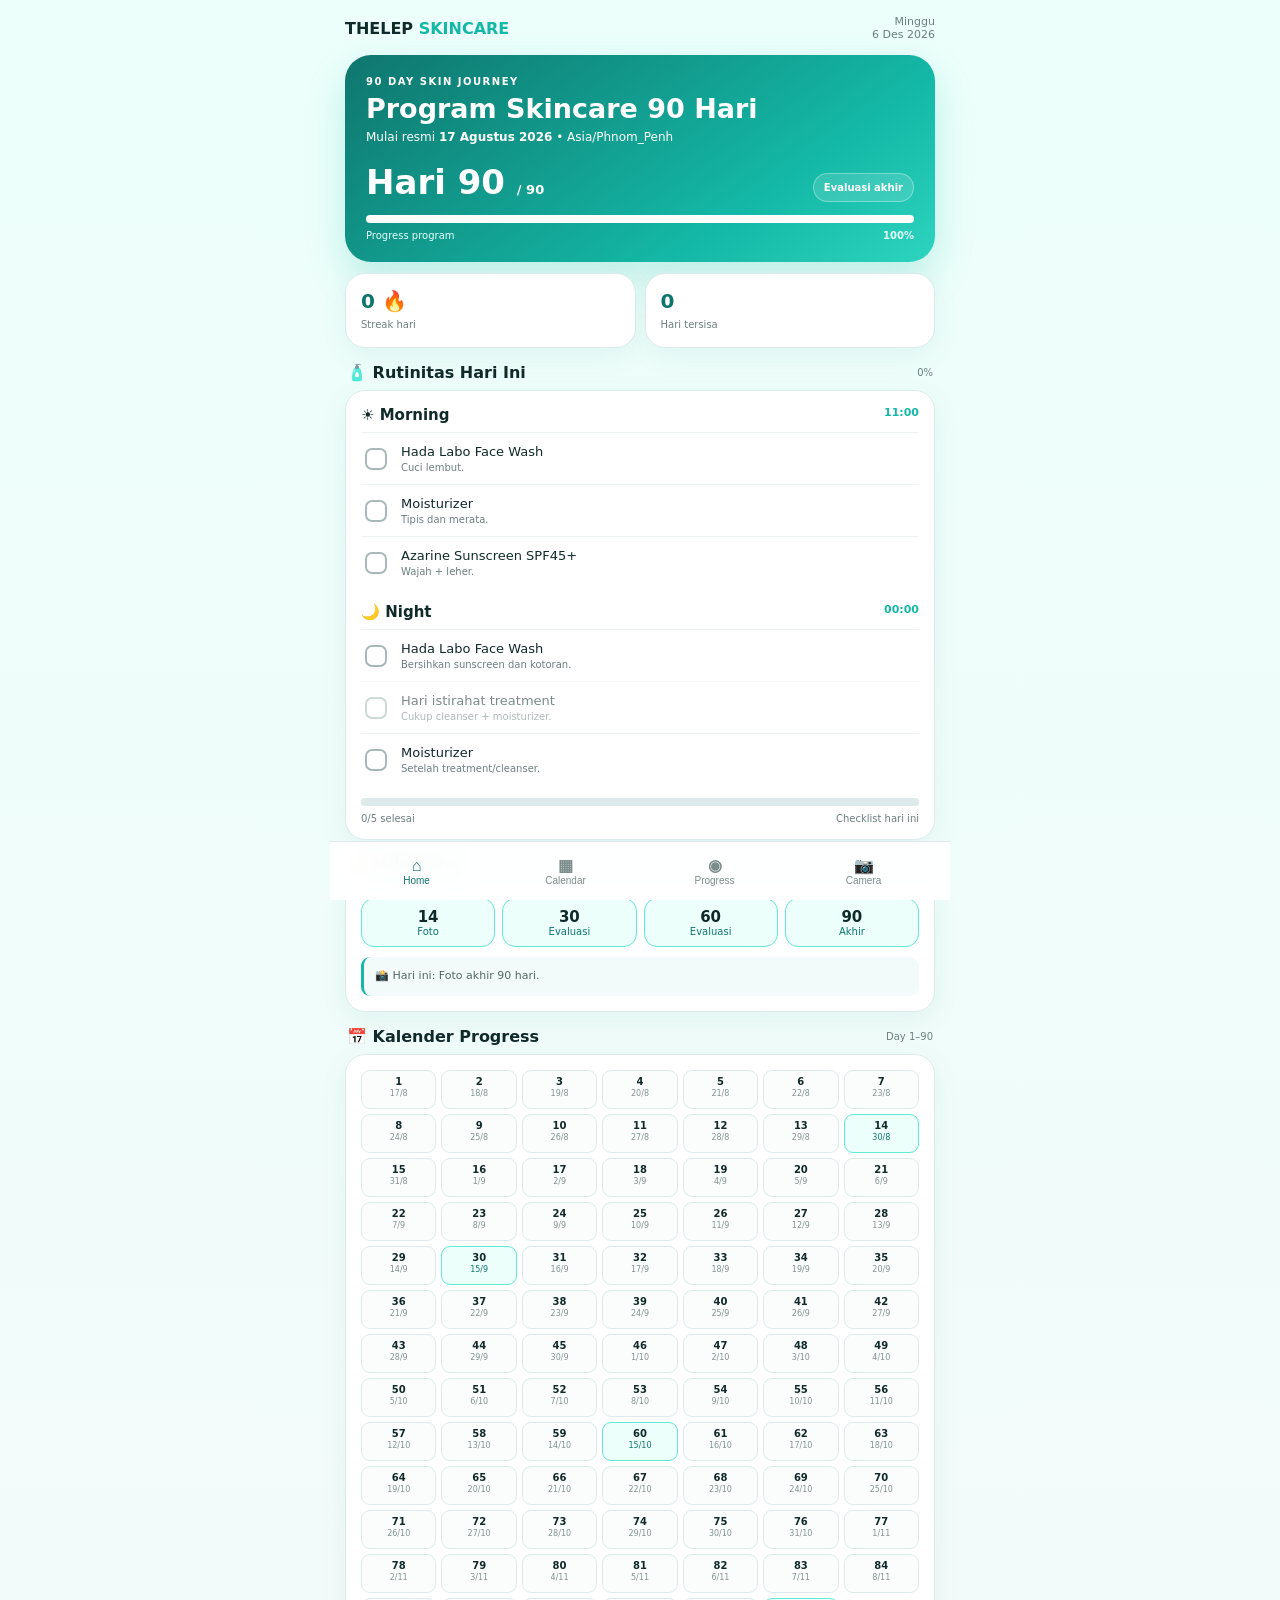
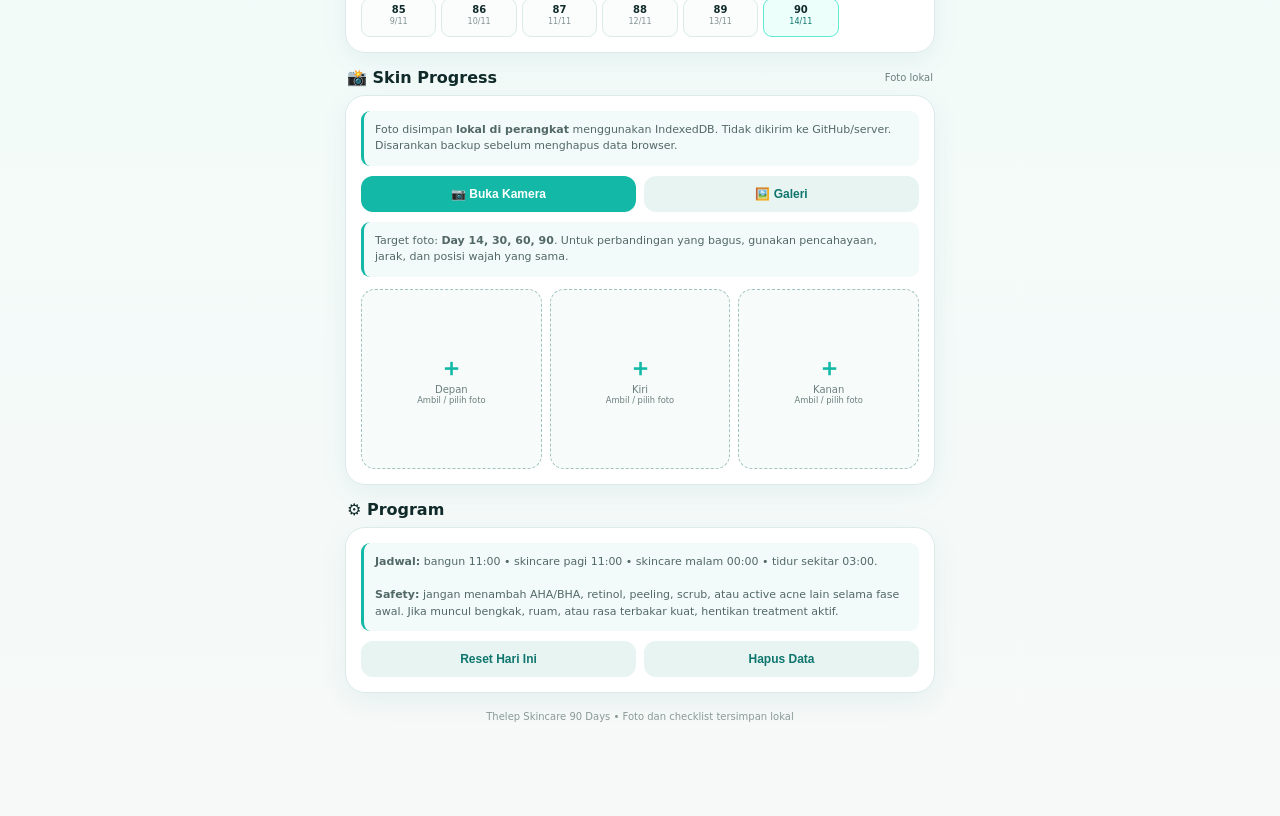
==== commit deddb8e7: "Add local camera and skin progress photo storage" ====
--- a/index.html
+++ b/index.html
@@ -1,5 +1 @@
-<!doctype html><html lang="id"><head><meta charset="utf-8"><meta name="viewport" content="width=device-width,initial-scale=1,viewport-fit=cover"><meta name="theme-color" content="#14b8a6"><meta name="apple-mobile-web-app-capable" content="yes"><meta name="description" content="Thelep Skincare 90 Days — personal skincare tracker"><link rel="manifest" href="manifest.json"><title>Thelep Skincare 90 Days</title><style>
-:root{--bg:#f4fbfa;--card:#fff;--text:#102a2a;--muted:#6b7f7e;--line:#dcebea;--teal:#14b8a6;--teal2:#2dd4bf;--dark:#0f766e;--shadow:0 8px 28px rgba(15,118,110,.08);--radius:20px}*{box-sizing:border-box}html{scroll-behavior:smooth}body{margin:0;background:linear-gradient(180deg,#ecfffb 0,#f7fbfa 38%,#f4f7f7 100%);color:var(--text);font-family:Inter,system-ui,-apple-system,"Segoe UI",sans-serif}.app{max-width:620px;margin:auto;padding:15px 15px 94px}.top{display:flex;align-items:center;justify-content:space-between;margin-bottom:14px}.brand{font-weight:900;letter-spacing:.5px}.brand span{color:var(--teal)}.top small{color:var(--muted);font-size:11px;text-align:right}.hero{position:relative;overflow:hidden;background:linear-gradient(145deg,#0f766e,#14b8a6 68%,#2dd4bf);color:#fff;border-radius:26px;padding:21px;box-shadow:0 16px 38px rgba(20,184,166,.22)}.hero:after{content:"";position:absolute;width:170px;height:170px;border-radius:50%;right:-65px;top:-65px;background:#ffffff1f}.eyebrow{font-size:10px;letter-spacing:1.5px;font-weight:800;opacity:.85}.hero h1{font-size:27px;line-height:1.08;margin:6px 0}.hero p{font-size:12px;margin:0;color:#e6fffb}.heroGrid{display:grid;grid-template-columns:1fr auto;align-items:end;gap:12px;margin-top:18px}.day{font-size:34px;font-weight:900}.day small{font-size:13px;opacity:.8}.badge{background:#ffffff22;border:1px solid #ffffff55;border-radius:999px;padding:8px 10px;font-size:10px;font-weight:800}.bar{height:8px;background:#dcebea;border-radius:99px;overflow:hidden}.hero .bar{background:#ffffff38;margin-top:15px}.fill{height:100%;width:0;background:var(--teal2);transition:.3s}.hero .fill{background:#fff}.stats{display:flex;justify-content:space-between;margin-top:7px;color:var(--muted);font-size:10px}.hero .stats{color:#e5fffb}.grid{display:grid;grid-template-columns:1fr 1fr;gap:9px;margin-top:11px}.stat{background:var(--card);border:1px solid var(--line);border-radius:16px;padding:13px;box-shadow:var(--shadow)}.stat b{display:block;font-size:20px;color:var(--dark)}.stat span{font-size:10px;color:var(--muted)}.section{margin-top:15px}.title{display:flex;justify-content:space-between;align-items:center;margin:0 2px 8px}.title h2{font-size:16px;margin:0}.title span{font-size:10px;color:var(--muted)}.card{background:var(--card);border:1px solid var(--line);border-radius:var(--radius);padding:15px;box-shadow:var(--shadow)}.routine{margin-bottom:10px}.routineHead{display:flex;justify-content:space-between;align-items:center;margin-bottom:8px}.routineHead h3{margin:0;font-size:15px}.time{color:var(--teal);font-size:11px;font-weight:800}.task{display:flex;gap:11px;align-items:center;padding:11px 0;border-top:1px solid #edf3f2}.task input{appearance:none;width:22px;height:22px;border:2px solid #a6b9b7;border-radius:7px;flex:none;cursor:pointer}.task input:checked{background:var(--teal);border-color:var(--teal)}.task input:checked:after{content:'✓';display:block;text-align:center;color:#fff;font-weight:900;line-height:18px}.task label{font-size:13px;line-height:1.25}.task small{display:block;color:var(--muted);font-size:10px;margin-top:3px}.done label{text-decoration:line-through;color:#8b9998}.milestones{display:grid;grid-template-columns:repeat(4,1fr);gap:7px}.mile{text-align:center;background:#f7fbfa;border:1px solid var(--line);border-radius:13px;padding:9px 3px;color:var(--muted);font-size:10px}.mile b{display:block;color:var(--text);font-size:15px;margin-bottom:3px}.mile.active{border-color:#5eead4;background:#ecfffb;color:var(--dark)}.note{background:#f2fbf9;border-left:3px solid var(--teal);border-radius:9px;padding:11px;color:#526866;font-size:11px;line-height:1.5}.btn{border:0;border-radius:12px;padding:11px 13px;background:var(--teal);color:#fff;font-weight:800;font-size:12px;cursor:pointer}.btn.secondary{background:#e7f4f2;color:var(--dark)}.actions{display:flex;gap:8px;margin-top:10px}.actions .btn{flex:1}.calendar{display:grid;grid-template-columns:repeat(7,1fr);gap:5px}.calHead{text-align:center;color:#8a9b9a;font-size:9px;padding-bottom:2px}.daycell{min-height:39px;border:1px solid var(--line);border-radius:9px;background:#fbfdfd;padding:5px;text-align:center;font-size:10px;color:#829291}.daycell.today{border-color:var(--teal);box-shadow:0 0 0 2px #14b8a61a}.daycell.done{background:#ecfdf5;border-color:#86efac;color:#15803d}.daycell.mile{background:#ecfffb;border-color:#5eead4;color:#0f766e}.daycell .n{font-weight:800;color:var(--text)}.daycell .d{display:block;font-size:8px;margin-top:2px}.tabs{position:fixed;z-index:20;bottom:0;left:50%;transform:translateX(-50%);width:min(620px,100%);padding:8px 12px calc(8px + env(safe-area-inset-bottom));background:#ffffffee;backdrop-filter:blur(16px);border-top:1px solid var(--line);display:grid;grid-template-columns:repeat(4,1fr);gap:4px}.tab{border:0;background:transparent;color:#7b8c8a;padding:6px 2px;font-size:10px}.tab b{display:block;font-size:16px;margin-bottom:2px}.tab.active{color:var(--dark)}.footer{text-align:center;color:#8a9998;font-size:10px;margin-top:18px}@media(max-width:390px){.app{padding-left:11px;padding-right:11px}.hero{padding:18px}.day{font-size:29px}.grid{gap:7px}.calendar{gap:3px}.daycell{min-height:35px}}
-</style></head><body><main class="app"><header class="top"><div class="brand">THELEP <span>SKINCARE</span></div><small id="date"></small></header><section class="hero"><div class="eyebrow">90 DAY SKIN JOURNEY</div><h1>Program Skincare 90 Hari</h1><p>Mulai resmi <b>17 Agustus 2026</b> • Zona waktu Asia/Phnom_Penh</p><div class="heroGrid"><div class="day" id="day"></div><div class="badge" id="phase"></div></div><div class="bar"><div class="fill" id="programFill"></div></div><div class="stats"><span>Progress program</span><b id="programPct"></b></div></section><div class="grid"><div class="stat"><b id="streak">0 🔥</b><span>Streak hari</span></div><div class="stat"><b id="remaining">90</b><span>Hari tersisa</span></div></div><section class="section" id="home"><div class="title"><h2>🧴 Rutinitas Hari Ini</h2><span id="checkPct"></span></div><div class="card"><div class="routine"><div class="routineHead"><h3>☀️ Morning</h3><span class="time">11:00</span></div><div class="task"><input type="checkbox" data-id="clean-am"><label>Hada Labo Face Wash<small>Cuci lembut, jangan digosok keras.</small></label></div><div class="task"><input type="checkbox" data-id="moist-am"><label>Moisturizer<small>Gunakan tipis dan merata.</small></label></div><div class="task"><input type="checkbox" data-id="sun"><label>Azarine Sunscreen SPF45+<small>Gunakan cukup untuk wajah + leher.</small></label></div></div><div class="routine"><div class="routineHead"><h3>🌙 Night</h3><span class="time">00:00</span></div><div class="task"><input type="checkbox" data-id="clean-pm"><label>Hada Labo Face Wash<small>Bersihkan sunscreen, minyak, dan kotoran.</small></label></div><div id="treatment"></div><div class="task"><input type="checkbox" data-id="moist-pm"><label>Moisturizer<small>Gunakan setelah treatment atau cleanser.</small></label></div></div><div class="bar"><div class="fill" id="checkFill"></div></div><div class="stats"><span id="checkText">0/0 selesai</span><span>Checklist hari ini</span></div></div></section><section class="section"><div class="title"><h2>🧭 Milestone</h2><span>90 hari</span></div><div class="card"><div class="milestones"><div class="mile" id="m14"><b>14</b>Foto</div><div class="mile" id="m30"><b>30</b>Evaluasi</div><div class="mile" id="m60"><b>60</b>Evaluasi</div><div class="mile" id="m90"><b>90</b>Akhir</div></div><div class="note" id="milestone" style="margin-top:10px"></div></div></section><section class="section" id="calendarSection"><div class="title"><h2>📅 Kalender Progress</h2><span>Day 1–90</span></div><div class="card"><div class="calendar" id="calendar"></div></div></section><section class="section" id="progressSection"><div class="title"><h2>📸 Skin Progress</h2><span>Day 0 → 90</span></div><div class="card"><div class="note" id="photoNote"></div><div class="actions"><button class="btn secondary" onclick="markPhoto()">✓ Tandai Foto</button><button class="btn secondary" onclick="addNote()">📝 Catatan</button></div><div id="photoStatus" style="font-size:10px;color:#718482;margin-top:8px"></div></div></section><section class="section"><div class="title"><h2>⚙️ Program</h2></div><div class="card"><div class="note"><b>Jadwal:</b> bangun 11:00 • skincare pagi 11:00 • skincare malam 00:00 • tidur sekitar 03:00.<br><br><b>Safety:</b> jangan menambah AHA/BHA, retinol, peeling, scrub, atau active acne lain selama fase awal. Jika muncul bengkak, ruam, atau rasa terbakar kuat, hentikan treatment aktif dan gunakan cleanser + moisturizer.</div><div class="actions"><button class="btn secondary" onclick="resetToday()">Reset Hari Ini</button><button class="btn secondary" onclick="clearAllData()">Hapus Data</button></div></div></section><div class="footer">Thelep Skincare 90 Days • Data tersimpan lokal di perangkat</div></main><nav class="tabs"><button class="tab active" onclick="go('home',this)"><b>⌂</b>Home</button><button class="tab" onclick="go('calendarSection',this)"><b>▦</b>Calendar</button><button class="tab" onclick="go('progressSection',this)"><b>◉</b>Progress</button><button class="tab" onclick="go('home',this)"><b>⚙</b>Program</button></nav><script>
-const TZ='Asia/Phnom_Penh',START=Date.UTC(2026,7,17),now=new Date();const p=new Intl.DateTimeFormat('en-CA',{timeZone:TZ,year:'numeric',month:'2-digit',day:'2-digit'}).formatToParts(now);const get=t=>p.find(x=>x.type===t).value;const y=+get('year'),m=+get('month'),d=+get('day'),serial=Date.UTC(y,m-1,d);let day=Math.floor((serial-START)/86400000)+1;if(serial<START)day=0;if(day>90)day=90;const dateObj=new Date(serial),names=['Minggu','Senin','Selasa','Rabu','Kamis','Jumat','Sabtu'];document.getElementById('date').innerHTML=names[dateObj.getUTCDay()]+'<br>'+new Intl.DateTimeFormat('id-ID',{timeZone:TZ,day:'numeric',month:'short',year:'numeric'}).format(now);const phase=day<=14?'Adaptasi':day<=30?'Konsistensi':day<=60?'Perkembangan':'Evaluasi akhir';document.getElementById('day').innerHTML=day?`Hari ${day} <small>/ 90</small>`:'Belum dimulai';document.getElementById('phase').textContent=phase;document.getElementById('programFill').style.width=(day/90*100)+'%';document.getElementById('programPct').textContent=Math.round(day/90*100)+'%';document.getElementById('remaining').textContent=Math.max(0,90-day);[14,30,60,90].forEach(n=>{if(day>=n)document.getElementById('m'+n).classList.add('active')});const labels={14:'Foto progres pertama',30:'Evaluasi bulan pertama',60:'Evaluasi bulan kedua',90:'Foto akhir 90 hari'},targets=[14,30,60,90],next=targets.find(n=>n>=day)||90;document.getElementById('milestone').textContent=day===next?'📸 Hari ini: '+labels[next]+'.':day<next?'Target berikutnya Hari '+next+' — '+labels[next]+'.':'Program 90 hari selesai.';const treatmentDay=[1,3,5].includes(dateObj.getUTCDay());document.getElementById('treatment').innerHTML=treatmentDay?'<div class="task"><input type="checkbox" data-id="serum"><label>Wardah Acnederm Acne Relief Serum<small>Senin / Rabu / Jumat • treatment malam.</small></label></div>':'<div class="task" style="opacity:.55"><input type="checkbox" disabled><label>Hari istirahat treatment<small>Cukup cleanser + moisturizer.</small></label></div>';const key='thelep-v2-'+y+'-'+m+'-'+d;let saved=JSON.parse(localStorage.getItem(key)||'{}');function update(){const a=[...document.querySelectorAll('input[data-id]')],done=a.filter(x=>x.checked).length,pct=a.length?Math.round(done/a.length*100):0;document.getElementById('checkFill').style.width=pct+'%';document.getElementById('checkText').textContent=done+'/'+a.length+' selesai';document.getElementById('checkPct').textContent=pct+'%';a.forEach(x=>x.closest('.task').classList.toggle('done',x.checked));calcStreak()}document.querySelectorAll('input[data-id]').forEach(x=>{x.checked=!!saved[x.dataset.id];x.addEventListener('change',()=>{saved[x.dataset.id]=x.checked;localStorage.setItem(key,JSON.stringify(saved));update()})});function dateKey(offset){const z=new Date(serial+offset*86400000);return z.toISOString().slice(0,10)}function completeKey(k){const s=JSON.parse(localStorage.getItem('thelep-v2-'+k)||'{}');return ['clean-am','moist-am','sun','clean-pm','moist-pm'].every(id=>s[id]===true)}function calcStreak(){let s=0;for(let i=0;i<day;i++){if(completeKey(dateKey(-i)))s++;else break}document.getElementById('streak').textContent=s+' 🔥'}function renderCalendar(){const el=document.getElementById('calendar');['M','S','S','R','K','J','S'].forEach(h=>{const e=document.createElement('div');e.className='calHead';e.textContent=h;el.appendChild(e)});for(let i=1;i<=90;i++){const e=document.createElement('div');e.className='daycell';if(i===day)e.classList.add('today');if([14,30,60,90].includes(i))e.classList.add('mile');const dt=new Date(START+(i-1)*86400000),k=dt.toISOString().slice(0,10);if(completeKey(k))e.classList.add('done');e.innerHTML='<span class="n">'+i+'</span><span class="d">'+dt.getUTCDate()+'/'+(dt.getUTCMonth()+1)+'</span>';el.appendChild(e)}}renderCalendar();const photos=JSON.parse(localStorage.getItem('thelep-photos')||'{}');function refreshPhoto(){document.getElementById('photoNote').textContent=day===next?'📸 Hari ini target '+labels[next]+'. Ambil foto depan, kiri, dan kanan dengan pencahayaan yang sama.':day<next?'Target berikutnya Hari '+next+' — '+labels[next]+'.':'Program selesai. Bandingkan Day 0 dengan Day 90.';document.getElementById('photoStatus').textContent=photos[next]?'✓ Foto target Hari '+next+' sudah ditandai.':''}function markPhoto(){photos[next]=new Date().toISOString();localStorage.setItem('thelep-photos',JSON.stringify(photos));refreshPhoto()}function addNote(){const n=prompt('Catatan kondisi kulit hari ini:');if(n!==null){localStorage.setItem('thelep-note-'+y+'-'+m+'-'+d,n);alert('Catatan tersimpan.')}}function resetToday(){localStorage.removeItem(key);location.reload()}function clearAllData(){if(confirm('Hapus seluruh data checklist, foto, dan catatan?')){Object.keys(localStorage).filter(k=>k.startsWith('thelep-v2-')||k.startsWith('thelep-photos')||k.startsWith('thelep-note-')).forEach(k=>localStorage.removeItem(k));location.reload()}}function go(id,btn){document.getElementById(id).scrollIntoView({behavior:'smooth'});document.querySelectorAll('.tab').forEach(x=>x.classList.remove('active'));btn.classList.add('active')}update();refreshPhoto();
-</script></body></html>+<!doctype html><html lang="id"><head><meta charset="utf-8"><meta name="viewport" content="width=device-width,initial-scale=1,viewport-fit=cover"><meta name="theme-color" content="#14b8a6"><meta name="apple-mobile-web-app-capable" content="yes"><link rel="manifest" href="manifest.json"><title>Thelep Skincare 90 Days</title><style>:root{--teal:#14b8a6;--teal2:#2dd4bf;--dark:#0f766e;--card:#fff;--text:#102a2a;--muted:#6b7f7e;--line:#dcebea}*{box-sizing:border-box}body{margin:0;background:linear-gradient(180deg,#ecfffb,#f6f9f8);color:var(--text);font-family:Inter,system-ui,-apple-system,"Segoe UI",sans-serif}.app{max-width:620px;margin:auto;padding:15px 15px 94px}.top{display:flex;justify-content:space-between;align-items:center;margin-bottom:14px}.brand{font-weight:900}.brand span{color:var(--teal)}.top small{font-size:11px;color:var(--muted);text-align:right}.hero{background:linear-gradient(145deg,#0f766e,#14b8a6 70%,#2dd4bf);color:#fff;border-radius:26px;padding:21px;box-shadow:0 16px 38px #14b8a638}.eyebrow{font-size:10px;letter-spacing:1.5px;font-weight:800}.hero h1{font-size:27px;margin:6px 0}.hero p{font-size:12px;margin:0}.heroGrid{display:grid;grid-template-columns:1fr auto;align-items:end;margin-top:18px}.day{font-size:34px;font-weight:900}.day small{font-size:13px}.badge{padding:8px 10px;border:1px solid #ffffff55;border-radius:99px;background:#ffffff22;font-size:10px;font-weight:800}.bar{height:8px;background:#dcebea;border-radius:99px;overflow:hidden;margin-top:13px}.fill{height:100%;background:var(--teal);transition:.3s}.hero .bar{background:#ffffff38}.hero .fill{background:#fff}.stats{display:flex;justify-content:space-between;margin-top:7px;font-size:10px;color:var(--muted)}.hero .stats{color:#e5fffb}.grid{display:grid;grid-template-columns:1fr 1fr;gap:9px;margin-top:11px}.stat,.card{background:#fff;border:1px solid var(--line);border-radius:20px;padding:15px;box-shadow:0 8px 28px #0f766e12}.stat b{display:block;font-size:20px;color:var(--dark)}.stat span{font-size:10px;color:var(--muted)}.section{margin-top:15px}.title{display:flex;justify-content:space-between;align-items:center;margin:0 2px 8px}.title h2{font-size:16px;margin:0}.title span{font-size:10px;color:var(--muted)}.routineHead{display:flex;justify-content:space-between;margin-bottom:8px}.routineHead h3{font-size:15px;margin:0}.time{font-size:11px;font-weight:800;color:var(--teal)}.task{display:flex;gap:11px;align-items:center;padding:11px 0;border-top:1px solid #edf3f2}.task input{appearance:none;width:22px;height:22px;border:2px solid #a6b9b7;border-radius:7px;flex:none}.task input:checked{background:var(--teal);border-color:var(--teal)}.task input:checked:after{content:'✓';display:block;text-align:center;color:#fff;line-height:18px;font-weight:900}.task label{font-size:13px}.task small{display:block;color:var(--muted);font-size:10px;margin-top:3px}.done label{text-decoration:line-through;color:#8b9998}.milestones{display:grid;grid-template-columns:repeat(4,1fr);gap:7px}.mile{text-align:center;background:#f7fbfa;border:1px solid var(--line);border-radius:13px;padding:9px 3px;color:var(--muted);font-size:10px}.mile b{display:block;color:var(--text);font-size:15px}.mile.active{border-color:#5eead4;background:#ecfffb;color:var(--dark)}.note{background:#f2fbf9;border-left:3px solid var(--teal);border-radius:9px;padding:11px;color:#526866;font-size:11px;line-height:1.5}.btn{border:0;border-radius:12px;padding:11px 13px;background:var(--teal);color:#fff;font-weight:800;font-size:12px}.btn.secondary{background:#e7f4f2;color:var(--dark)}.actions{display:flex;gap:8px;margin-top:10px}.actions .btn{flex:1}.calendar{display:grid;grid-template-columns:repeat(7,1fr);gap:5px}.daycell{min-height:39px;border:1px solid var(--line);border-radius:9px;background:#fbfdfd;padding:5px;text-align:center;font-size:10px;color:#829291}.daycell.today{border-color:var(--teal)}.daycell.done{background:#ecfdf5;border-color:#86efac;color:#15803d}.daycell.mile{background:#ecfffb;border-color:#5eead4;color:#0f766e}.daycell .n{font-weight:800;color:var(--text)}.daycell .d{display:block;font-size:8px;margin-top:2px}.photoGrid{display:grid;grid-template-columns:repeat(3,1fr);gap:8px;margin-top:12px}.photoSlot{position:relative;aspect-ratio:1;border:1px dashed #9fc4c0;border-radius:14px;overflow:hidden;background:#f7fbfa}.photoSlot img{width:100%;height:100%;object-fit:cover}.photoSlot .empty{height:100%;display:flex;flex-direction:column;align-items:center;justify-content:center;color:var(--muted);font-size:10px;text-align:center;padding:5px}.photoSlot .empty b{font-size:24px;color:var(--teal)}.photoSlot button{position:absolute;right:5px;top:5px;border:0;border-radius:99px;background:#ffffffdd;color:#b91c1c;width:27px;height:27px}.cameraBox{display:none;margin-top:12px;background:#071f1d;border-radius:16px;padding:8px}.cameraBox video{width:100%;display:block;border-radius:12px;max-height:55vh;object-fit:cover}.cameraControls{display:flex;gap:8px;margin-top:8px}.cameraControls button{flex:1}.tabs{position:fixed;z-index:20;bottom:0;left:50%;transform:translateX(-50%);width:min(620px,100%);padding:8px 12px calc(8px + env(safe-area-inset-bottom));background:#ffffffee;backdrop-filter:blur(16px);border-top:1px solid var(--line);display:grid;grid-template-columns:repeat(4,1fr)}.tab{border:0;background:transparent;color:#7b8c8a;padding:6px 2px;font-size:10px}.tab b{display:block;font-size:16px}.tab.active{color:var(--dark)}.footer{text-align:center;color:#8a9998;font-size:10px;margin-top:18px}@media(max-width:390px){.app{padding-left:11px;padding-right:11px}.hero{padding:18px}.day{font-size:29px}.calendar{gap:3px}.daycell{min-height:35px}}</style></head><body><main class="app"><header class="top"><div class="brand">THELEP <span>SKINCARE</span></div><small id="date"></small></header><section class="hero"><div class="eyebrow">90 DAY SKIN JOURNEY</div><h1>Program Skincare 90 Hari</h1><p>Mulai resmi <b>17 Agustus 2026</b> • Asia/Phnom_Penh</p><div class="heroGrid"><div class="day" id="day"></div><div class="badge" id="phase"></div></div><div class="bar"><div class="fill" id="programFill"></div></div><div class="stats"><span>Progress program</span><b id="programPct"></b></div></section><div class="grid"><div class="stat"><b id="streak">0 🔥</b><span>Streak hari</span></div><div class="stat"><b id="remaining">90</b><span>Hari tersisa</span></div></div><section class="section" id="home"><div class="title"><h2>🧴 Rutinitas Hari Ini</h2><span id="checkPct"></span></div><div class="card"><div class="routineHead"><h3>☀️ Morning</h3><span class="time">11:00</span></div><div class="task"><input type="checkbox" data-id="clean-am"><label>Hada Labo Face Wash<small>Cuci lembut.</small></label></div><div class="task"><input type="checkbox" data-id="moist-am"><label>Moisturizer<small>Tipis dan merata.</small></label></div><div class="task"><input type="checkbox" data-id="sun"><label>Azarine Sunscreen SPF45+<small>Wajah + leher.</small></label></div><div class="routineHead" style="margin-top:15px"><h3>🌙 Night</h3><span class="time">00:00</span></div><div class="task"><input type="checkbox" data-id="clean-pm"><label>Hada Labo Face Wash<small>Bersihkan sunscreen dan kotoran.</small></label></div><div id="treatment"></div><div class="task"><input type="checkbox" data-id="moist-pm"><label>Moisturizer<small>Setelah treatment/cleanser.</small></label></div><div class="bar"><div class="fill" id="checkFill"></div></div><div class="stats"><span id="checkText">0/0 selesai</span><span>Checklist hari ini</span></div></div></section><section class="section"><div class="title"><h2>🧭 Milestone</h2><span>90 hari</span></div><div class="card"><div class="milestones"><div class="mile" id="m14"><b>14</b>Foto</div><div class="mile" id="m30"><b>30</b>Evaluasi</div><div class="mile" id="m60"><b>60</b>Evaluasi</div><div class="mile" id="m90"><b>90</b>Akhir</div></div><div class="note" id="milestone" style="margin-top:10px"></div></div></section><section class="section" id="calendarSection"><div class="title"><h2>📅 Kalender Progress</h2><span>Day 1–90</span></div><div class="card"><div class="calendar" id="calendar"></div></div></section><section class="section" id="progressSection"><div class="title"><h2>📸 Skin Progress</h2><span>Foto lokal</span></div><div class="card"><div class="note">Foto disimpan <b>lokal di perangkat</b> menggunakan IndexedDB. Tidak dikirim ke GitHub/server. Disarankan backup sebelum menghapus data browser.</div><div class="actions"><button class="btn" onclick="openCamera()">📷 Buka Kamera</button><button class="btn secondary" onclick="pickPhoto()">🖼️ Galeri</button></div><input id="fileInput" type="file" accept="image/*" capture="environment" hidden><div class="cameraBox" id="cameraBox"><video id="video" autoplay playsinline></video><div class="cameraControls"><button class="btn" onclick="takePhoto()">● Ambil Foto</button><button class="btn secondary" onclick="closeCamera()">Tutup</button></div></div><div class="note" style="margin-top:10px">Target foto: <b>Day 14, 30, 60, 90</b>. Untuk perbandingan yang bagus, gunakan pencahayaan, jarak, dan posisi wajah yang sama.</div><div class="photoGrid" id="photoGrid"></div></div></section><section class="section"><div class="title"><h2>⚙️ Program</h2></div><div class="card"><div class="note"><b>Jadwal:</b> bangun 11:00 • skincare pagi 11:00 • skincare malam 00:00 • tidur sekitar 03:00.<br><br><b>Safety:</b> jangan menambah AHA/BHA, retinol, peeling, scrub, atau active acne lain selama fase awal. Jika muncul bengkak, ruam, atau rasa terbakar kuat, hentikan treatment aktif.</div><div class="actions"><button class="btn secondary" onclick="resetToday()">Reset Hari Ini</button><button class="btn secondary" onclick="clearAllData()">Hapus Data</button></div></div></section><div class="footer">Thelep Skincare 90 Days • Foto dan checklist tersimpan lokal</div></main><nav class="tabs"><button class="tab active" onclick="go('home',this)"><b>⌂</b>Home</button><button class="tab" onclick="go('calendarSection',this)"><b>▦</b>Calendar</button><button class="tab" onclick="go('progressSection',this)"><b>◉</b>Progress</button><button class="tab" onclick="go('progressSection',this)"><b>📷</b>Camera</button></nav><script>const TZ='Asia/Phnom_Penh',START=Date.UTC(2026,7,17),now=new Date();const parts=new Intl.DateTimeFormat('en-CA',{timeZone:TZ,year:'numeric',month:'2-digit',day:'2-digit'}).formatToParts(now),get=t=>parts.find(x=>x.type===t).value,y=+get('year'),m=+get('month'),d=+get('day'),serial=Date.UTC(y,m-1,d);let day=Math.floor((serial-START)/86400000)+1;if(serial<START)day=0;if(day>90)day=90;const dateObj=new Date(serial),names=['Minggu','Senin','Selasa','Rabu','Kamis','Jumat','Sabtu'];document.getElementById('date').innerHTML=names[dateObj.getUTCDay()]+'<br>'+new Intl.DateTimeFormat('id-ID',{timeZone:TZ,day:'numeric',month:'short',year:'numeric'}).format(now);const phase=day<=14?'Adaptasi':day<=30?'Konsistensi':day<=60?'Perkembangan':'Evaluasi akhir';document.getElementById('day').innerHTML=day?`Hari ${day} <small>/ 90</small>`:'Belum dimulai';document.getElementById('phase').textContent=phase;document.getElementById('programFill').style.width=(day/90*100)+'%';document.getElementById('programPct').textContent=Math.round(day/90*100)+'%';document.getElementById('remaining').textContent=Math.max(0,90-day);[14,30,60,90].forEach(n=>{if(day>=n)document.getElementById('m'+n).classList.add('active')});const targets=[14,30,60,90],labels={14:'Foto progres pertama',30:'Evaluasi bulan pertama',60:'Evaluasi bulan kedua',90:'Foto akhir 90 hari'},next=targets.find(n=>n>=day)||90;document.getElementById('milestone').textContent=day===next?'📸 Hari ini: '+labels[next]+'.':day<next?'Target berikutnya Hari '+next+' — '+labels[next]+'.':'Program 90 hari selesai.';const treatmentDay=[1,3,5].includes(dateObj.getUTCDay());document.getElementById('treatment').innerHTML=treatmentDay?'<div class="task"><input type="checkbox" data-id="serum"><label>Wardah Acnederm Acne Relief Serum<small>Senin / Rabu / Jumat • treatment malam.</small></label></div>':'<div class="task" style="opacity:.55"><input type="checkbox" disabled><label>Hari istirahat treatment<small>Cukup cleanser + moisturizer.</small></label></div>';const key='thelep-v2-'+y+'-'+m+'-'+d;let saved=JSON.parse(localStorage.getItem(key)||'{}');function update(){const a=[...document.querySelectorAll('input[data-id]')],done=a.filter(x=>x.checked).length,p=a.length?Math.round(done/a.length*100):0;document.getElementById('checkFill').style.width=p+'%';document.getElementById('checkText').textContent=done+'/'+a.length+' selesai';document.getElementById('checkPct').textContent=p+'%';a.forEach(x=>x.closest('.task').classList.toggle('done',x.checked));calcStreak();renderCalendar()}document.querySelectorAll('input[data-id]').forEach(x=>{x.checked=!!saved[x.dataset.id];x.addEventListener('change',()=>{saved[x.dataset.id]=x.checked;localStorage.setItem(key,JSON.stringify(saved));update()})});function keyForSerial(s){const z=new Date(s);return 'thelep-v2-'+z.getUTCFullYear()+'-'+(z.getUTCMonth()+1)+'-'+z.getUTCDate()}function completeKey(k){const s=JSON.parse(localStorage.getItem(k)||'{}');return ['clean-am','moist-am','sun','clean-pm','moist-pm'].every(id=>s[id]===true)}function calcStreak(){let s=0;for(let i=0;i<day;i++){if(completeKey(keyForSerial(serial-i*86400000)))s++;else break}document.getElementById('streak').textContent=s+' 🔥'}function renderCalendar(){const el=document.getElementById('calendar');el.innerHTML='';for(let i=1;i<=90;i++){const e=document.createElement('div');e.className='daycell';if(i===day)e.classList.add('today');if(targets.includes(i))e.classList.add('mile');if(completeKey(keyForSerial(START+(i-1)*86400000)))e.classList.add('done');const dt=new Date(START+(i-1)*86400000);e.innerHTML='<span class="n">'+i+'</span><span class="d">'+dt.getUTCDate()+'/'+(dt.getUTCMonth()+1)+'</span>';el.appendChild(e)}}const DB='thelep-skincare-db',STORE='photos';function dbOpen(){return new Promise((resolve,reject)=>{const r=indexedDB.open(DB,1);r.onupgradeneeded=()=>{if(!r.result.objectStoreNames.contains(STORE))r.result.createObjectStore(STORE,{keyPath:'id'})};r.onsuccess=()=>resolve(r.result);r.onerror=()=>reject(r.error)})}async function savePhoto(blob,slot){const db=await dbOpen();await new Promise((res,rej)=>{const tx=db.transaction(STORE,'readwrite');tx.objectStore(STORE).put({id:'day'+day+'-'+slot,day,slot,blob,created:Date.now()});tx.oncomplete=res;tx.onerror=()=>rej(tx.error)});renderPhotos()}async function getPhotos(){const db=await dbOpen();return new Promise((res,rej)=>{const r=db.transaction(STORE).objectStore(STORE).getAll();r.onsuccess=()=>res(r.result);r.onerror=()=>rej(r.error)})}async function deletePhoto(id){const db=await dbOpen();await new Promise((res,rej)=>{const tx=db.transaction(STORE,'readwrite');tx.objectStore(STORE).delete(id);tx.oncomplete=res;tx.onerror=()=>rej(tx.error)});renderPhotos()}async function renderPhotos(){const el=document.getElementById('photoGrid');el.innerHTML='';const all=await getPhotos();const slots=['front','left','right'],names={front:'Depan',left:'Kiri',right:'Kanan'};for(const slot of slots){const id='day'+day+'-'+slot,r=all.find(x=>x.id===id),box=document.createElement('div');box.className='photoSlot';if(r){const url=URL.createObjectURL(r.blob);box.innerHTML='<img src="'+url+'" alt="Foto '+names[slot]+'"><button onclick="deletePhoto(\''+id+'\')">×</button>'}else box.innerHTML='<div class="empty"><b>＋</b>'+names[slot]+'<br><small>Ambil / pilih foto</small></div>';el.appendChild(box)}}let stream=null,currentSlot='front';function chooseSlot(){const v=prompt('Simpan sebagai: front (depan), left (kiri), atau right (kanan)','front');return ['front','left','right'].includes(v)?v:null}async function openCamera(){const slot=chooseSlot();if(!slot)return;currentSlot=slot;try{stream=await navigator.mediaDevices.getUserMedia({video:{facingMode:'user'},audio:false});document.getElementById('video').srcObject=stream;document.getElementById('cameraBox').style.display='block'}catch(e){alert('Kamera tidak dapat dibuka. Pastikan izin kamera diberikan dan aplikasi dibuka melalui HTTPS. Kamu tetap bisa memilih foto dari Galeri.')}}function takePhoto(){const v=document.getElementById('video'),c=document.createElement('canvas');c.width=v.videoWidth;c.height=v.videoHeight;c.getContext('2d').drawImage(v,0,0);c.toBlob(b=>{savePhoto(b,currentSlot);closeCamera()},'image/jpeg',.88)}function closeCamera(){if(stream){stream.getTracks().forEach(t=>t.stop());stream=null}document.getElementById('cameraBox').style.display='none'}function pickPhoto(){const slot=chooseSlot();if(!slot)return;currentSlot=slot;const input=document.getElementById('fileInput');input.value='';input.click()}document.getElementById('fileInput').addEventListener('change',e=>{const f=e.target.files[0];if(f)savePhoto(f,currentSlot)});function resetToday(){localStorage.removeItem(key);location.reload()}async function clearAllData(){if(confirm('Hapus semua checklist, catatan, dan foto lokal?')){localStorage.clear();const db=await dbOpen();await new Promise((res,rej)=>{const tx=db.transaction(STORE,'readwrite');tx.objectStore(STORE).clear();tx.oncomplete=res;tx.onerror=()=>rej(tx.error)});location.reload()}}function go(id,btn){document.getElementById(id).scrollIntoView({behavior:'smooth'});document.querySelectorAll('.tab').forEach(x=>x.classList.remove('active'));btn.classList.add('active')}update();renderPhotos();</script></body></html>
